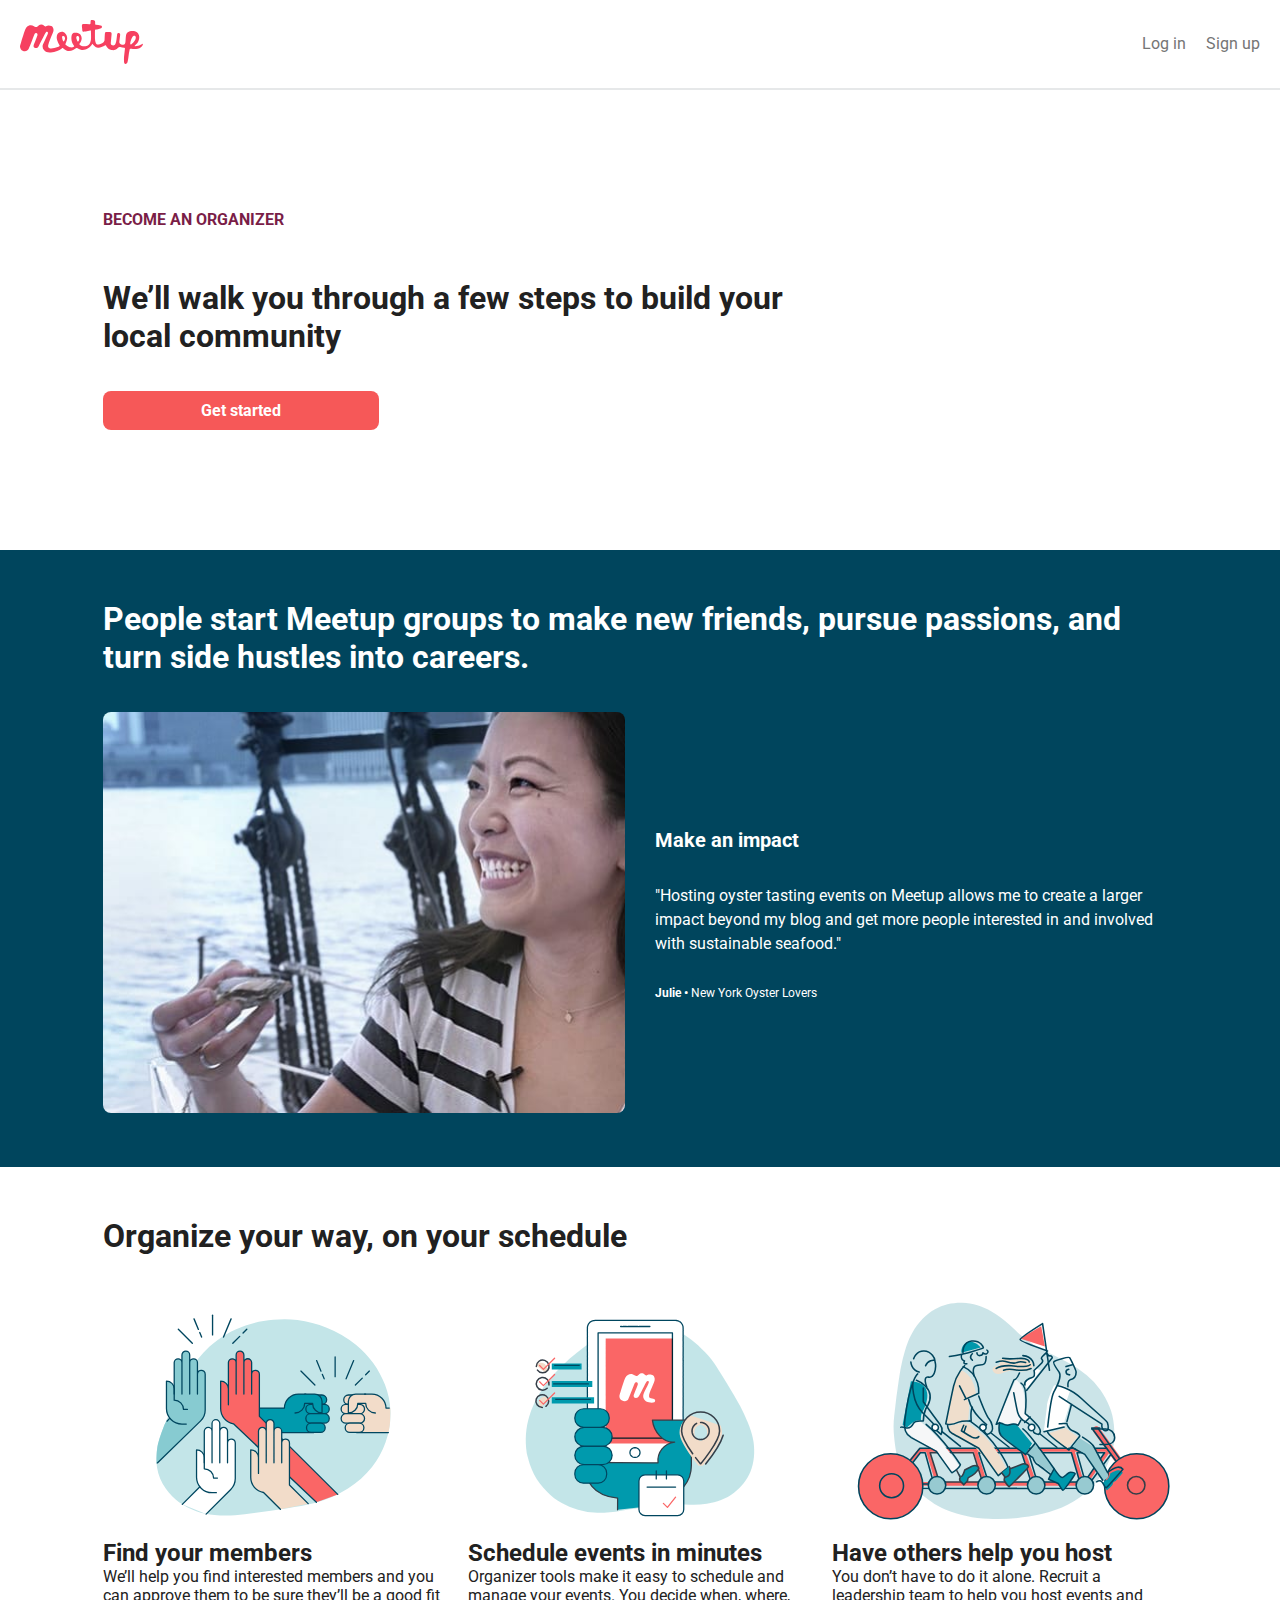
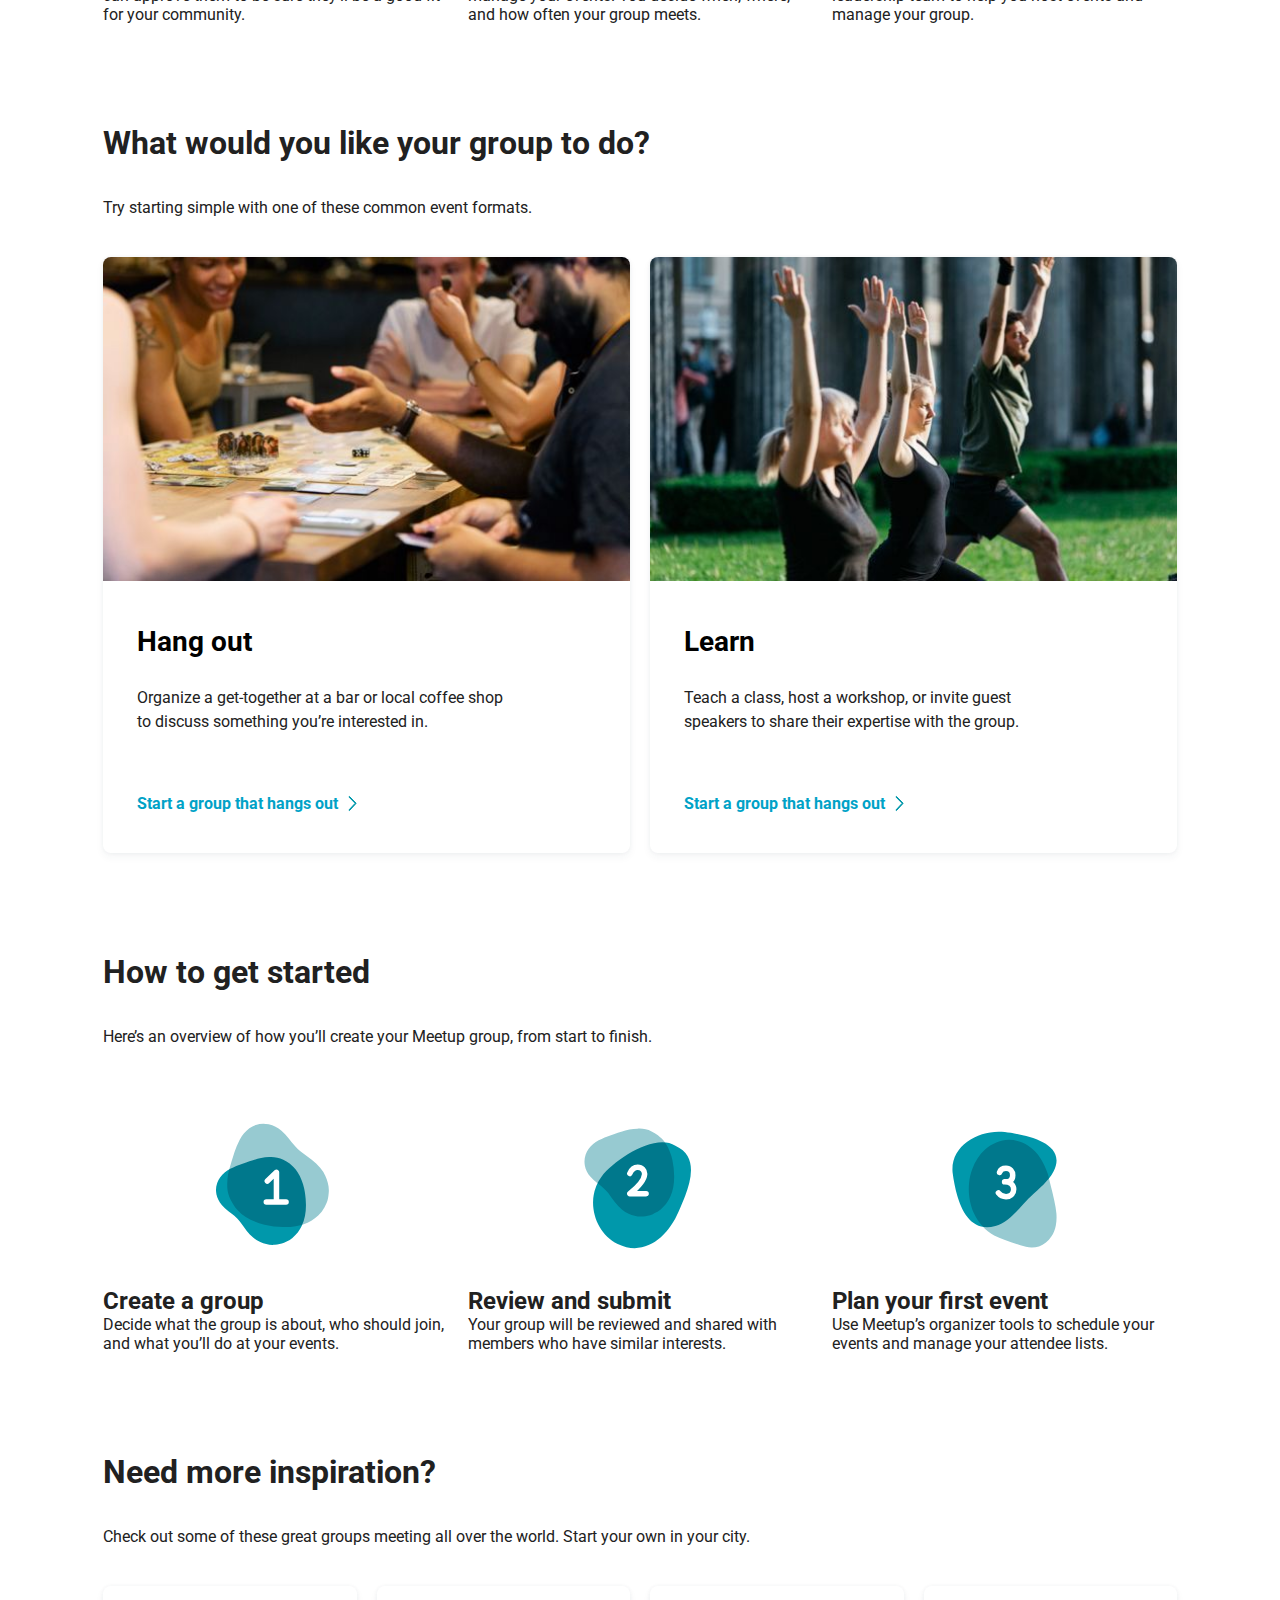
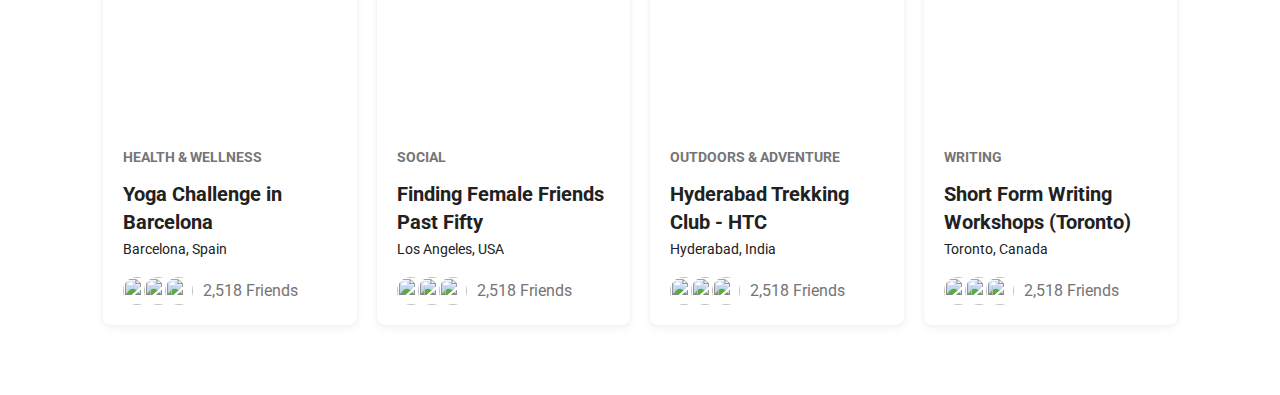
==== index.html @ 89c13ca1 "add group to index" ====
<!DOCTYPE html>
<html lang="en">
  <head>
    <meta charset="UTF-8" />
    <meta name="viewport" content="width=device-width, initial-scale=1.0" />
    <link
      href="https://fonts.googleapis.com/css2?family=Roboto&display=swap"
      rel="stylesheet"
    />
    <link rel="stylesheet" type="text/css" href="header.css" />
    <link rel="stylesheet" type="text/css" href="intro.css" />
    <link rel="stylesheet" type="text/css" href="review.css" />
    <link rel="stylesheet" type="text/css" href="feature.css" />
    <link rel="stylesheet" type="text/css" href="activity.css" />
    <link rel="stylesheet" type="text/css" href="group.css" />
    <link rel="stylesheet" type="text/css" href="style.css" />
    <title>Meetup</title>
  </head>
  <body>
    <div class="header">
      <div class="logo">
        <a href="#">
          <img src="./images/logo.svg" />
        </a>
      </div>
      <div class="menu">
        <div class="menu-item-normal"><a href="#">Log in</a></div>
        <div class="menu-item-normal"><a href="#">Sign up</a></div>
      </div>
    </div>
    <!-- intro -->
    <div class="intro">
      <div class="container">
        <div class="content">
          <div class="subtitle">Become an organizer</div>
          <div class="title">
            We’ll walk you through a few steps to build your local community
          </div>
          <a href="#" class="btn">Get started</a>
        </div>
      </div>
    </div>
    <!-- review -->
    <div class="review">
      <div class="container">
        <div class="title">
          People start Meetup groups to make new friends, pursue passions, and
          turn side hustles into careers.
        </div>
        <div class="review-item">
          <div class="review-item-column">
            <img src="./images//image1.jpg" />
          </div>
          <div class="review-item-column review-content">
            <p class="review-title">Make an impact</p>
            <p class="review-quote">
              "Hosting oyster tasting events on Meetup allows me to create a
              larger impact beyond my blog and get more people interested in and
              involved with sustainable seafood."
            </p>
            <p class="review-author"><b>Julie • </b>New York Oyster Lovers</p>
          </div>
        </div>
      </div>
    </div>
    <!-- feature -->
    <div class="feature px-50">
      <div class="container">
        <div class="title">Organize your way, on your schedule</div>
        <div class="row">
          <div class="feature-item col-sm-4">
            <img src="./images/info1.svg" width="100%" />
            <h2 class="feature-title">Find your members</h2>
            <p class="feature-info">
              We’ll help you find interested members and you can approve them to
              be sure they’ll be a good fit for your community.
            </p>
          </div>
          <div class="feature-item col-sm-4">
            <img src="./images/info2.svg" width="100%" />
            <h2 class="feature-title">
              Schedule events in minutes
            </h2>
            <p class="feature-info">
              Organizer tools make it easy to schedule and manage your events.
              You decide when, where, and how often your group meets.
            </p>
          </div>
          <div class="feature-item col-sm-4">
            <img src="./images/info3.svg" width="100%" />
            <h2 class="feature-title">Have others help you host</h2>
            <p class="feature-info">
              You don’t have to do it alone. Recruit a leadership team to help
              you host events and manage your group.
            </p>
          </div>
        </div>
      </div>
    </div>
    <!-- activity -->
    <div class="activity px-50">
      <div class="container">
        <div class="title">What would you like your group to do?</div>
        <p class="subtitle">
          Try starting simple with one of these common event formats.
        </p>
        <div class="row">
          <div class="col-sm-6">
            <a href="#" class="activity-item">
              <img class="image" src="./images/idea1.jpg" width="100%" />
              <div class="activity-info">
                <h2>Hang out</h2>
                <p class="info">
                  Organize a get-together at a bar or local coffee shop to
                  discuss something you’re interested in.
                </p>
                <div class="link">
                  <p>Start a group that hangs out</p>
                  <img src="./images/chevron-right-small.svg" />
                </div>
              </div>
            </a>
          </div>
          <div class="col-sm-6">
            <a href="#" class="activity-item">
              <img class="image" src="./images/idea2.jpg" width="100%" />
              <div class="activity-info">
                <h2>Learn</h2>
                <p class="info">
                  Teach a class, host a workshop, or invite guest speakers to
                  share their expertise with the group.
                </p>
                <div class="link">
                  <p>Start a group that hangs out</p>
                  <img src="./images/chevron-right-small.svg" />
                </div>
              </div>
            </a>
          </div>
        </div>
      </div>
    </div>
    <!-- feature - 2 -->
    <div class="feature px-50">
      <div class="container">
        <div class="title">How to get started</div>
        <p class="subtitle">
          Here’s an overview of how you’ll create your Meetup group, from start
          to finish.
        </p>
        <div class="row">
          <div class="feature-item col-sm-4">
            <img src="./images/step1.svg" width="100%" />
            <h2 class="feature-title">Create a group</h2>
            <p class="feature-info">
              Decide what the group is about, who should join, and what you’ll
              do at your events.
            </p>
          </div>
          <div class="feature-item col-sm-4">
            <img src="./images/step2.svg" width="100%" />
            <h2 class="feature-title">
              Review and submit
            </h2>
            <p class="feature-info">
              Your group will be reviewed and shared with members who have
              similar interests.
            </p>
          </div>
          <div class="feature-item col-sm-4">
            <img src="./images/step3.svg" width="100%" />
            <h2 class="feature-title">Plan your first event</h2>
            <p class="feature-info">
              Use Meetup’s organizer tools to schedule your events and manage
              your attendee lists.
            </p>
          </div>
        </div>
      </div>
    </div>
    <!-- group -->
    <div class="group px-50">
      <div class="container">
        <div class="title">Need more inspiration?</div>
        <p class="subtitle">
          Check out some of these great groups meeting all over the world. Start
          your own in your city.
        </p>
        <div class="row">
          <div class="col-sm-6 col-md-3">
            <a href="#" class="group-item">
              <div
                class="image"
                style="
                  background-image: url('https://secure.meetupstatic.com/photos/event/1/d/3/c/600_462427484.jpeg');
                "
              ></div>
              <div class="group-info">
                <p class="type">Health & Wellness</p>
                <h2 class="name">Yoga Challenge in Barcelona</h2>
                <p class="address">
                  Barcelona, Spain
                </p>
                <div class="community">
                  <div class="avatar-group">
                    <ul>
                      <li>
                        <img
                          src="https://secure.meetupstatic.com/photos/event/1/d/3/c/600_462427484.jpeg"
                          width="100%"
                        />
                      </li>
                      <li>
                        <img
                          src="https://secure.meetupstatic.com/photos/member/9/c/1/0/thumb_90459952.jpeg"
                          width="100%"
                        />
                        <span></span>
                      </li>
                      <li>
                        <img
                          src="https://secure.meetupstatic.com/photos/member/3/2/e/3/thumb_271633027.jpeg"
                          width="100%"
                        />
                      </li>
                    </ul>
                  </div>
                  <p>2,518 Friends</p>
                </div>
              </div>
            </a>
          </div>
          <div class="col-sm-6 col-md-3">
            <a href="#" class="group-item">
              <div
                class="image"
                style="
                  background-image: url('https://secure.meetupstatic.com/photos/event/a/2/e/1/600_462581697.jpeg');
                "
              ></div>

              <div class="group-info">
                <p class="type">Social</p>
                <h2 class="name">Finding Female Friends Past Fifty</h2>
                <p class="address">
                  Los Angeles, USA
                </p>
                <div class="community">
                  <div class="avatar-group">
                    <ul>
                      <li>
                        <img
                          src="https://secure.meetupstatic.com/photos/event/1/d/3/c/600_462427484.jpeg"
                          width="100%"
                        />
                      </li>
                      <li>
                        <img
                          src="https://secure.meetupstatic.com/photos/member/9/c/1/0/thumb_90459952.jpeg"
                          width="100%"
                        />
                        <span></span>
                      </li>
                      <li>
                        <img
                          src="https://secure.meetupstatic.com/photos/member/3/2/e/3/thumb_271633027.jpeg"
                          width="100%"
                        />
                      </li>
                    </ul>
                  </div>
                  <p>2,518 Friends</p>
                </div>
              </div>
            </a>
          </div>
          <div class="col-sm-6 col-md-3">
            <a href="#" class="group-item">
              <div
                class="image"
                style="
                  background-image: url('https://secure.meetupstatic.com/photos/event/7/8/1/c/600_481530748.jpeg');
                "
              ></div>

              <div class="group-info">
                <p class="type">Outdoors & Adventure</p>
                <h2 class="name">Hyderabad Trekking Club - HTC</h2>
                <p class="address">
                  Hyderabad, India
                </p>
                <div class="community">
                  <div class="avatar-group">
                    <ul>
                      <li>
                        <img
                          src="https://secure.meetupstatic.com/photos/event/1/d/3/c/600_462427484.jpeg"
                          width="100%"
                        />
                      </li>
                      <li>
                        <img
                          src="https://secure.meetupstatic.com/photos/member/9/c/1/0/thumb_90459952.jpeg"
                          width="100%"
                        />
                        <span></span>
                      </li>
                      <li>
                        <img
                          src="https://secure.meetupstatic.com/photos/member/3/2/e/3/thumb_271633027.jpeg"
                          width="100%"
                        />
                      </li>
                    </ul>
                  </div>
                  <p>2,518 Friends</p>
                </div>
              </div>
            </a>
          </div>
          <div class="col-sm-6 col-md-3">
            <a href="#" class="group-item">
              <div
                class="image"
                style="
                  background-image: url('https://secure.meetupstatic.com/photos/event/c/0/5/1/600_480469233.jpeg');
                "
              ></div>

              <div class="group-info">
                <p class="type">Writing</p>
                <h2 class="name">Short Form Writing Workshops (Toronto)</h2>
                <p class="address">
                  Toronto, Canada
                </p>
                <div class="community">
                  <div class="avatar-group">
                    <ul>
                      <li>
                        <img
                          src="https://secure.meetupstatic.com/photos/event/1/d/3/c/600_462427484.jpeg"
                          width="100%"
                        />
                      </li>
                      <li>
                        <img
                          src="https://secure.meetupstatic.com/photos/member/9/c/1/0/thumb_90459952.jpeg"
                          width="100%"
                        />
                        <span></span>
                      </li>
                      <li>
                        <img
                          src="https://secure.meetupstatic.com/photos/member/3/2/e/3/thumb_271633027.jpeg"
                          width="100%"
                        />
                      </li>
                    </ul>
                  </div>
                  <p>2,518 Friends</p>
                </div>
              </div>
            </a>
          </div>
        </div>
      </div>
    </div>
  </body>
</html>
---- header.css ----
a {
  text-decoration: none;
  color: inherit;
}

.header {
  display: flex;
  justify-content: space-between;
  align-items: center;
  padding: 20px;
  border-bottom: solid 2px rgba(46, 62, 72, 0.12);
}

/* .header .logo {
  padding: 8px;
}

.header .logo a {
  display: flex;
  align-items: center;
  height: 48px;
  margin: 0 24px;
}

.header .logo img {
  height: 34px;
}

.header .menu {
  display: flex;
  align-items: center;
  height: 48px;
  padding: 8px;
}

.header .menu-item {
  padding: 8px 12px;
  font-weight: bold;
  line-height: 1.43;
  color: #212121;
} */

.header .logo {
  flex-grow: 1;
}

.header .logo a {
  display: inline-block;
}

.header .logo img {
  height: 44px;
}

.header .menu {
  display: flex;
  line-height: 1.45;
}

/* .header .menu-item-bold {
  font-weight: bold;
  color: #00a2c7;
  padding: 0 16px 0 20px;
  border-right: solid 1px #ccc;
} */

.header .menu-item-normal {
  color: #757575;
  padding-left: 20px;
}

.header .menu-item-normal:hover {
  color: #0098ab;
}
---- intro.css ----
a {
  display: inline-block;
  text-decoration: none;
}

.intro {
  padding: 120px 0;
}

.container {
  max-width: 1074px;
  margin: auto;
}

.intro .content {
  width: 70%;
}

.intro .content .subtitle {
  padding: 0 0 10px;
  color: #7a1d47;
  font-weight: bold;
  font-size: 16px;
  text-transform: uppercase;
}

.intro .content .title {
  padding: 0 0 36px;
  color: #212121;
  font-size: 32px;
  font-weight: bold;
}

.btn {
  padding: 10px 0;
  border-radius: 8px;
  background: #f65858;
  text-align: center;
  color: #fff;
  font-weight: bold;
}

.btn:hover {
  background: rgba(246, 88, 88, 0.9);
}

.intro .btn {
  width: 276px;
}
---- review.css ----
p {
  margin: 0;
}

.review {
  padding: 50px 0;
  background-color: #00455d;
}

.container {
  max-width: 1074px;
  margin: auto;
}

.review .title {
  padding: 0 0 36px;
  color: #fff;
  font-size: 32px;
  font-weight: bold;
}

.review-item {
  display: flex;
  flex-wrap: wrap;
  justify-content: space-between;
}

.review-item .review-item-column {
  flex-basis: calc(50% - 15px);
}

.review-item .review-item-column img {
  border-radius: 8px;
  width: 100%;
}

.review-item .review-item-column.review-content {
  display: flex;
  flex-direction: column;
  justify-content: center;
}

@media (max-width: 576px) {
  .review-item .review-item-column {
    flex-basis: 100%;
  }
}

.review-item .review-item-column .review-title {
  color: #fff;
  font-size: 20px;
  font-weight: bold;
  margin-bottom: 32px;
}

.review-item .review-item-column .review-quote {
  color: #fff;
  font-size: 16px;
  line-height: 1.5;
  margin-bottom: 30px;
}

.review-item .review-item-column .review-author {
  color: #fff;
  font-size: 12px;
}
---- activity.css ----
a {
  text-decoration: none;
}

p {
  margin: 0;
}

.activity-item {
  display: inline-block;
  /* max-width: 540px; */
  border-radius: 8px;
  box-shadow: 0 0 4px 0 rgba(46, 62, 72, 0.05),
    0 4px 8px 0 rgba(46, 62, 72, 0.05);
  transition: box-shadow 0.25s cubic-bezier(0.4, 0, 0.2, 1) 0s,
    transform 0.25s cubic-bezier(0.4, 0, 0.2, 1) 0s;
}

.activity-item:hover {
  box-shadow: 0 0 8px 0 rgba(46, 62, 72, 0.05),
    0 8px 12px 0 rgba(46, 62, 72, 0.05);
  transform: translateY(-2px);
}

.activity-item .image {
  border-radius: 8px 8px 0 0;
}

.activity-item .activity-info {
  padding: 40px 118px 40px 34px;
}

.activity-item .activity-info h2 {
  font-size: 28px;
  color: #000;
  margin-top: 0;
  margin-bottom: 28px;
}

.activity-item .activity-info .info {
  color: #212121;
  font-size: 16px;
  line-height: 1.5;
  margin-bottom: 60px;
}

.activity-item .activity-info .link {
  display: flex;
}

.activity-item .activity-info .link p {
  color: #00a2c7;
  font-weight: bold;
  padding-right: 10px;
}
---- group.css ----
a {
  text-decoration: none;
}

p,
h2 {
  margin: 0;
}

.group-item {
  display: block;
  /* width: 250px; */
  border-radius: 8px;
  box-shadow: 0 0 4px 0 rgba(46, 62, 72, 0.05),
    0 4px 8px 0 rgba(46, 62, 72, 0.05);
  transition: box-shadow 0.25s cubic-bezier(0.4, 0, 0.2, 1) 0s,
    transform 0.25s cubic-bezier(0.4, 0, 0.2, 1) 0s;
  margin-bottom: 20px;
}

.group-item:hover {
  box-shadow: 0 0 8px 0 rgba(46, 62, 72, 0.05),
    0 8px 12px 0 rgba(46, 62, 72, 0.05);
  transform: translateY(-2px);
}

.group-item .image {
  border-radius: 8px;
  background-position: 50%;
  background-size: cover;
  display: block;
  position: relative;
}

.group-item .image:before {
  content: "";
  display: block;
  padding-top: 56.25%;
}

.group-item .group-info {
  padding: 20px;
}

.group-item .type {
  color: #757575;
  font-size: 14px;
  font-weight: bold;
  text-transform: uppercase;
  margin-bottom: 15px;
}

.group-item .name {
  color: #212121;
  font-size: 20px;
  line-height: 1.4;
  margin-bottom: 5px;
}

.group-item .address {
  color: #212121;
  font-size: 14px;
  margin-bottom: 20px;
}

.group-item .community {
  display: flex;
  align-items: center;
}

.group-item .community ul {
  display: flex;
  list-style-type: none;
  padding: 0 10px 0 0;
  margin: 0;
}

.group-item .community li {
  width: 28px;
  height: 28px;
}
.group-item .community li:nth-child(1) {
  z-index: 3;
}

.group-item .community li:nth-child(2) {
  z-index: 2;
  margin-left: -7px;
}

.group-item .community li:nth-child(3) {
  z-index: 1;
  margin-left: -7px;
}

.group-item .community .avatar-group img {
  height: 28px;
  border-radius: 50%;
}

.group-item .community p {
  color: #757575;
}
---- style.css ----
body {
  margin: 0;
  font-family: "Roboto", sans-serif;
  font-size: 16px;
  color: #212121;
}

* {
  box-sizing: border-box;
}

.title {
  padding: 0 0 36px;
  color: #212121;
  font-size: 32px;
  font-weight: bold;
}

.subtitle {
  margin-bottom: 40px;
}

.container {
  max-width: 1074px;
  margin: auto;
}

@media (max-width: 1200px) {
  .container {
    margin: 0 20px;
  }
}

.row {
  display: flex;
  margin: 0 -10px;
  flex-wrap: wrap;
}

.col-sm-6,
.col-sm-3,
.col-sm-4,
.col-md-4,
.col-md-3,
.col-lg-3 {
  padding: 0 10px;
}

@media (min-width: 768px) {
  .col-sm-6 {
    width: 50%;
  }
  .col-sm-4 {
    width: 33.333333333333%;
  }
  .col-sm-3 {
    width: 25%;
  }
}

@media (min-width: 992px) {
  .col-md-4 {
    width: 33.333333333333%;
  }
  .col-md-3 {
    width: 25%;
  }
}

.px-50 {
  padding: 50px 0;
}
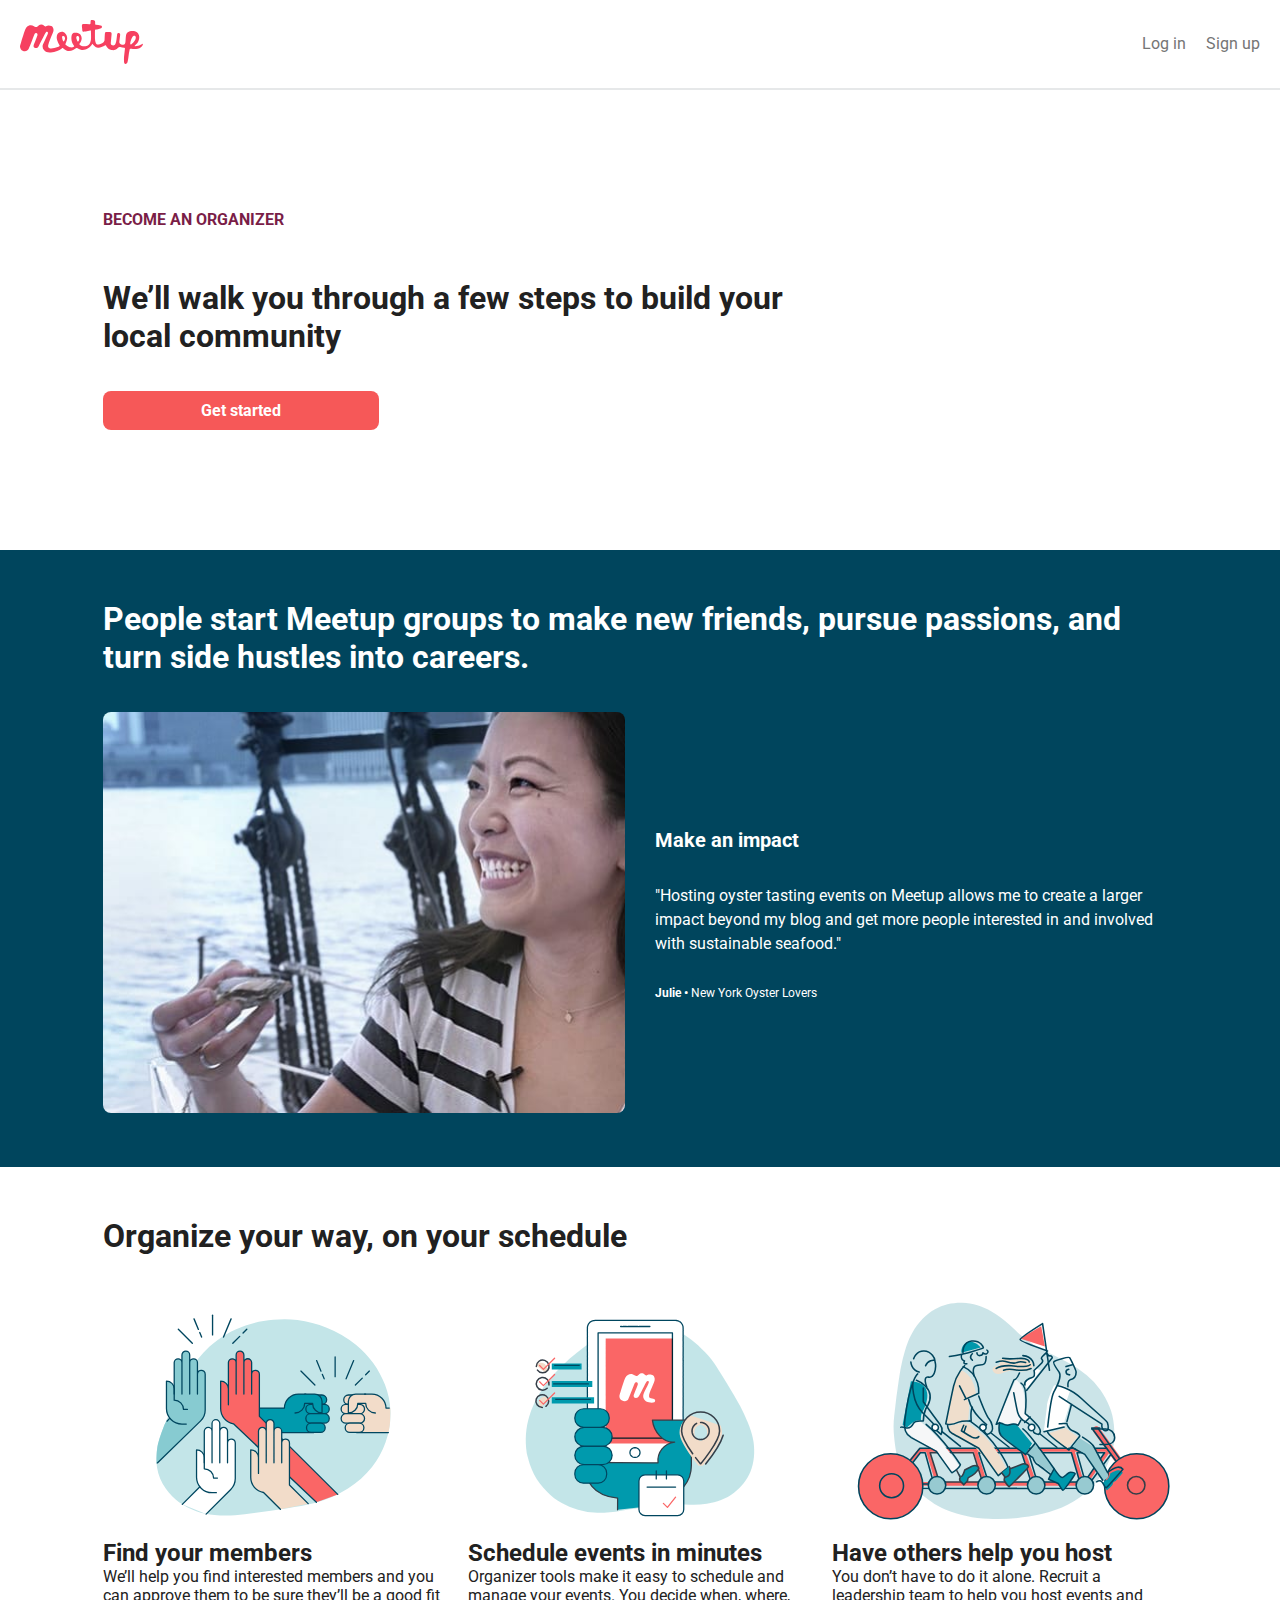
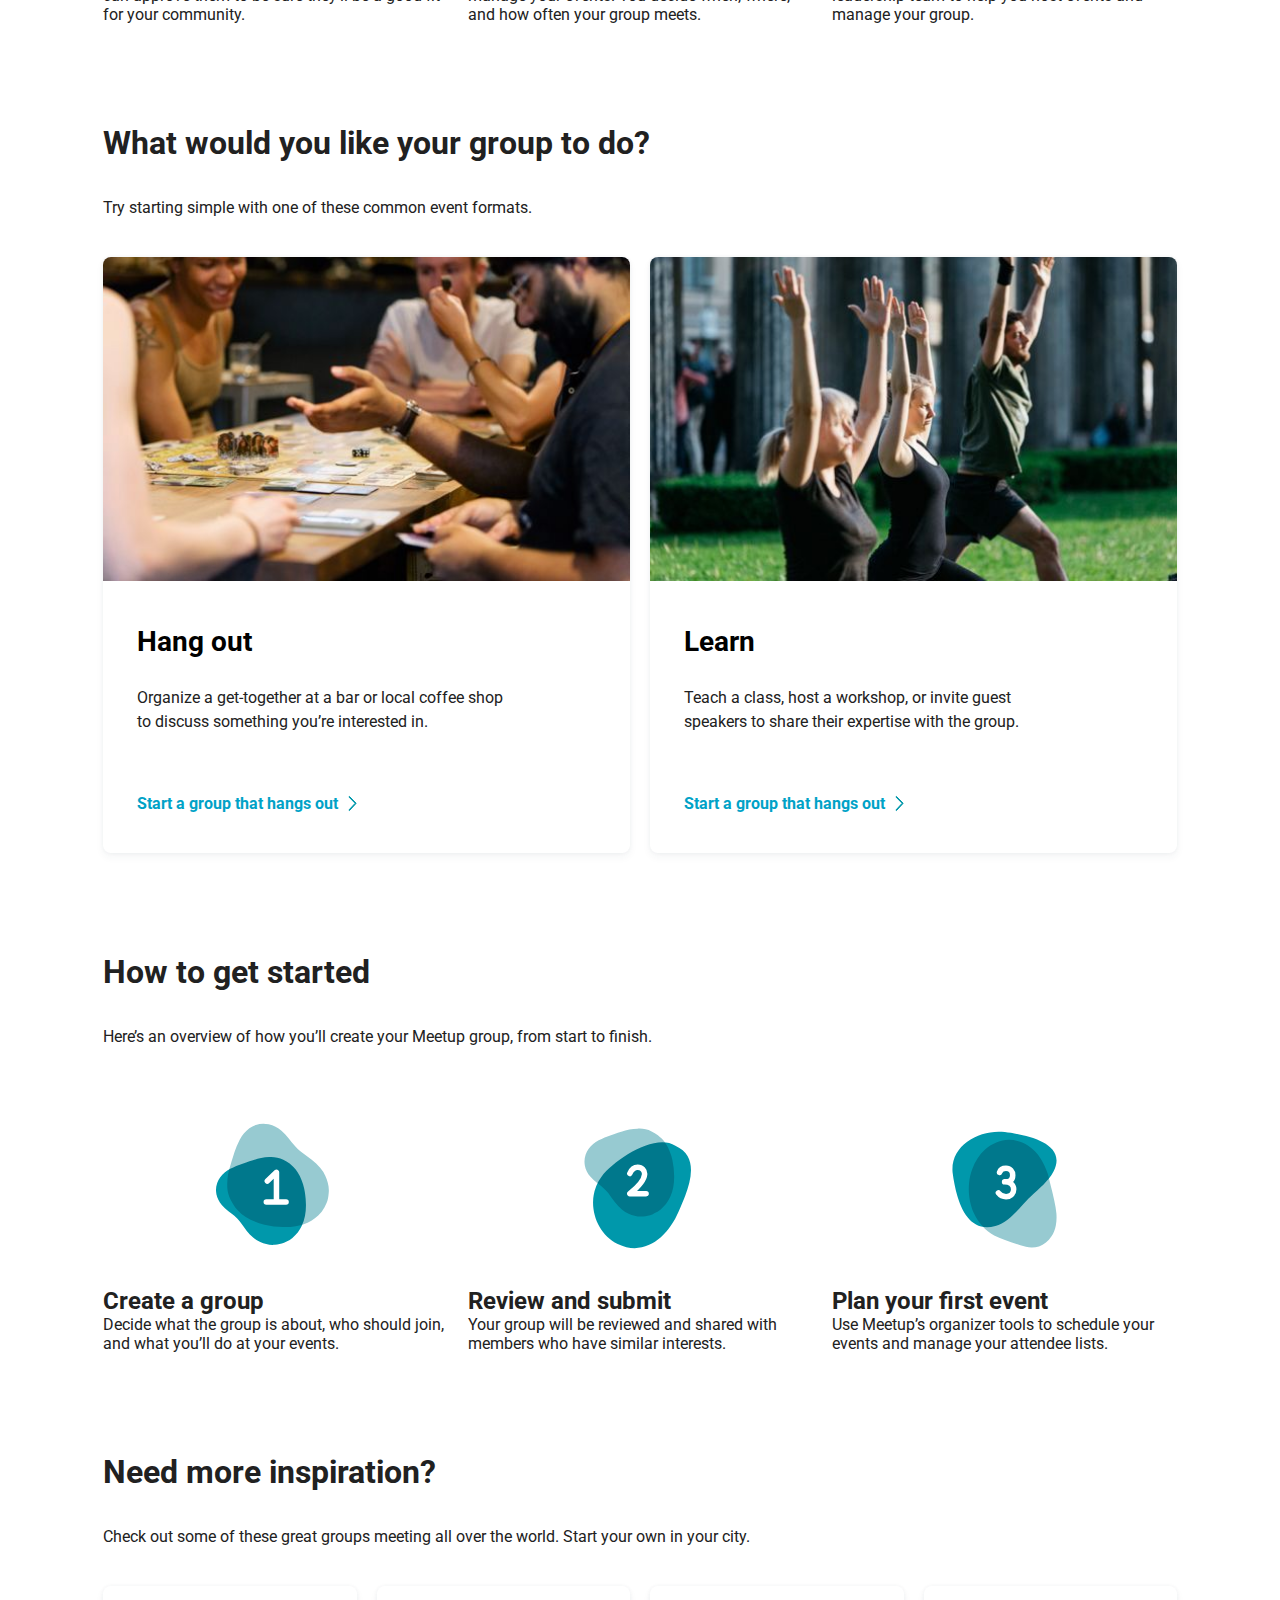
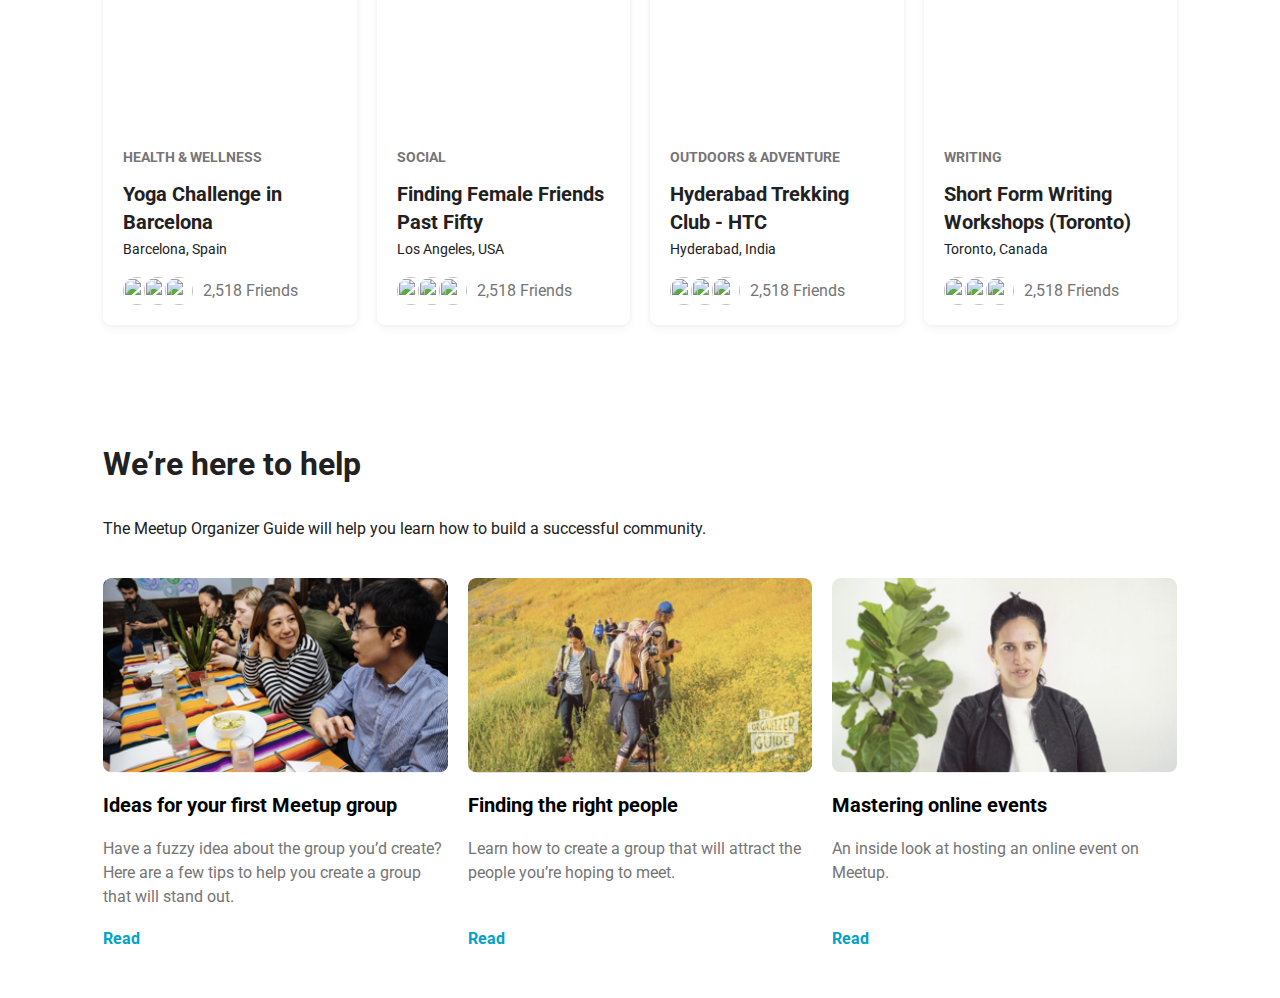
==== commit e580e21e: "add help component to index" ====
--- a/index.html
+++ b/index.html
@@ -13,6 +13,7 @@
     <link rel="stylesheet" type="text/css" href="feature.css" />
     <link rel="stylesheet" type="text/css" href="activity.css" />
     <link rel="stylesheet" type="text/css" href="group.css" />
+    <link rel="stylesheet" type="text/css" href="help.css" />
     <link rel="stylesheet" type="text/css" href="style.css" />
     <title>Meetup</title>
   </head>
@@ -365,5 +366,61 @@
         </div>
       </div>
     </div>
+    <!-- help -->
+    <div class="help px-50">
+      <div class="container">
+        <div class="title">We’re here to help</div>
+        <p class="subtitle">
+          The Meetup Organizer Guide will help you learn how to build a
+          successful community.
+        </p>
+        <div class="row">
+          <div class="col-sm-4">
+            <div href="#" class="help-item">
+              <a href="#" class="image"
+                ><img class="image" src="./images/gathering.png" width="100%"
+              /></a>
+              <div class="help-info">
+                <a href="#"><h2>Ideas for your first Meetup group</h2></a>
+                <p class="info">
+                  Have a fuzzy idea about the group you’d create? Here are a few
+                  tips to help you create a group that will stand out.
+                </p>
+                <a href="#"> <p class="link">Read</p></a>
+              </div>
+            </div>
+          </div>
+          <div class="col-sm-4">
+            <div href="#" class="help-item">
+              <a href="#" class="image"
+                ><img class="image" src="./images/hiking.png" width="100%"
+              /></a>
+              <div class="help-info">
+                <a href="#"><h2>Finding the right people</h2></a>
+                <p class="info">
+                  Learn how to create a group that will attract the people
+                  you’re hoping to meet.
+                </p>
+                <a href="#"> <p class="link">Read</p></a>
+              </div>
+            </div>
+          </div>
+          <div class="col-sm-4">
+            <div href="#" class="help-item">
+              <a href="#" class="image"
+                ><img class="image" src="./images/priya.png" width="100%"
+              /></a>
+              <div class="help-info">
+                <a href="#"><h2>Mastering online events</h2></a>
+                <p class="info">
+                  An inside look at hosting an online event on Meetup.
+                </p>
+                <a href="#"> <p class="link">Read</p></a>
+              </div>
+            </div>
+          </div>
+        </div>
+      </div>
+    </div>
   </body>
 </html>
--- a/help.css
+++ b/help.css
@@ -0,0 +1,47 @@
+a {
+  text-decoration: none;
+}
+
+p {
+  margin: 0;
+}
+
+.help-item {
+  border-radius: 8px;
+}
+
+.help-item .image {
+  display: block;
+  border-radius: 8px 8px 0 0;
+}
+
+.help-item .image::before {
+  content: "";
+  display: block;
+  height: 56.25%;
+}
+
+.help-item .help-info {
+  padding-top: 20px;
+}
+
+.help-item .help-info h2 {
+  font-size: 20px;
+  color: #000;
+  margin-top: 0;
+  margin-bottom: 20px;
+}
+
+.help-item .help-info .info {
+  color: #757575;
+  font-size: 16px;
+  line-height: 1.5;
+  margin-bottom: 20px;
+  height: 72px;
+  overflow-y: hidden;
+}
+
+.help-item .help-info .link {
+  color: #00a2c7;
+  font-weight: bold;
+}
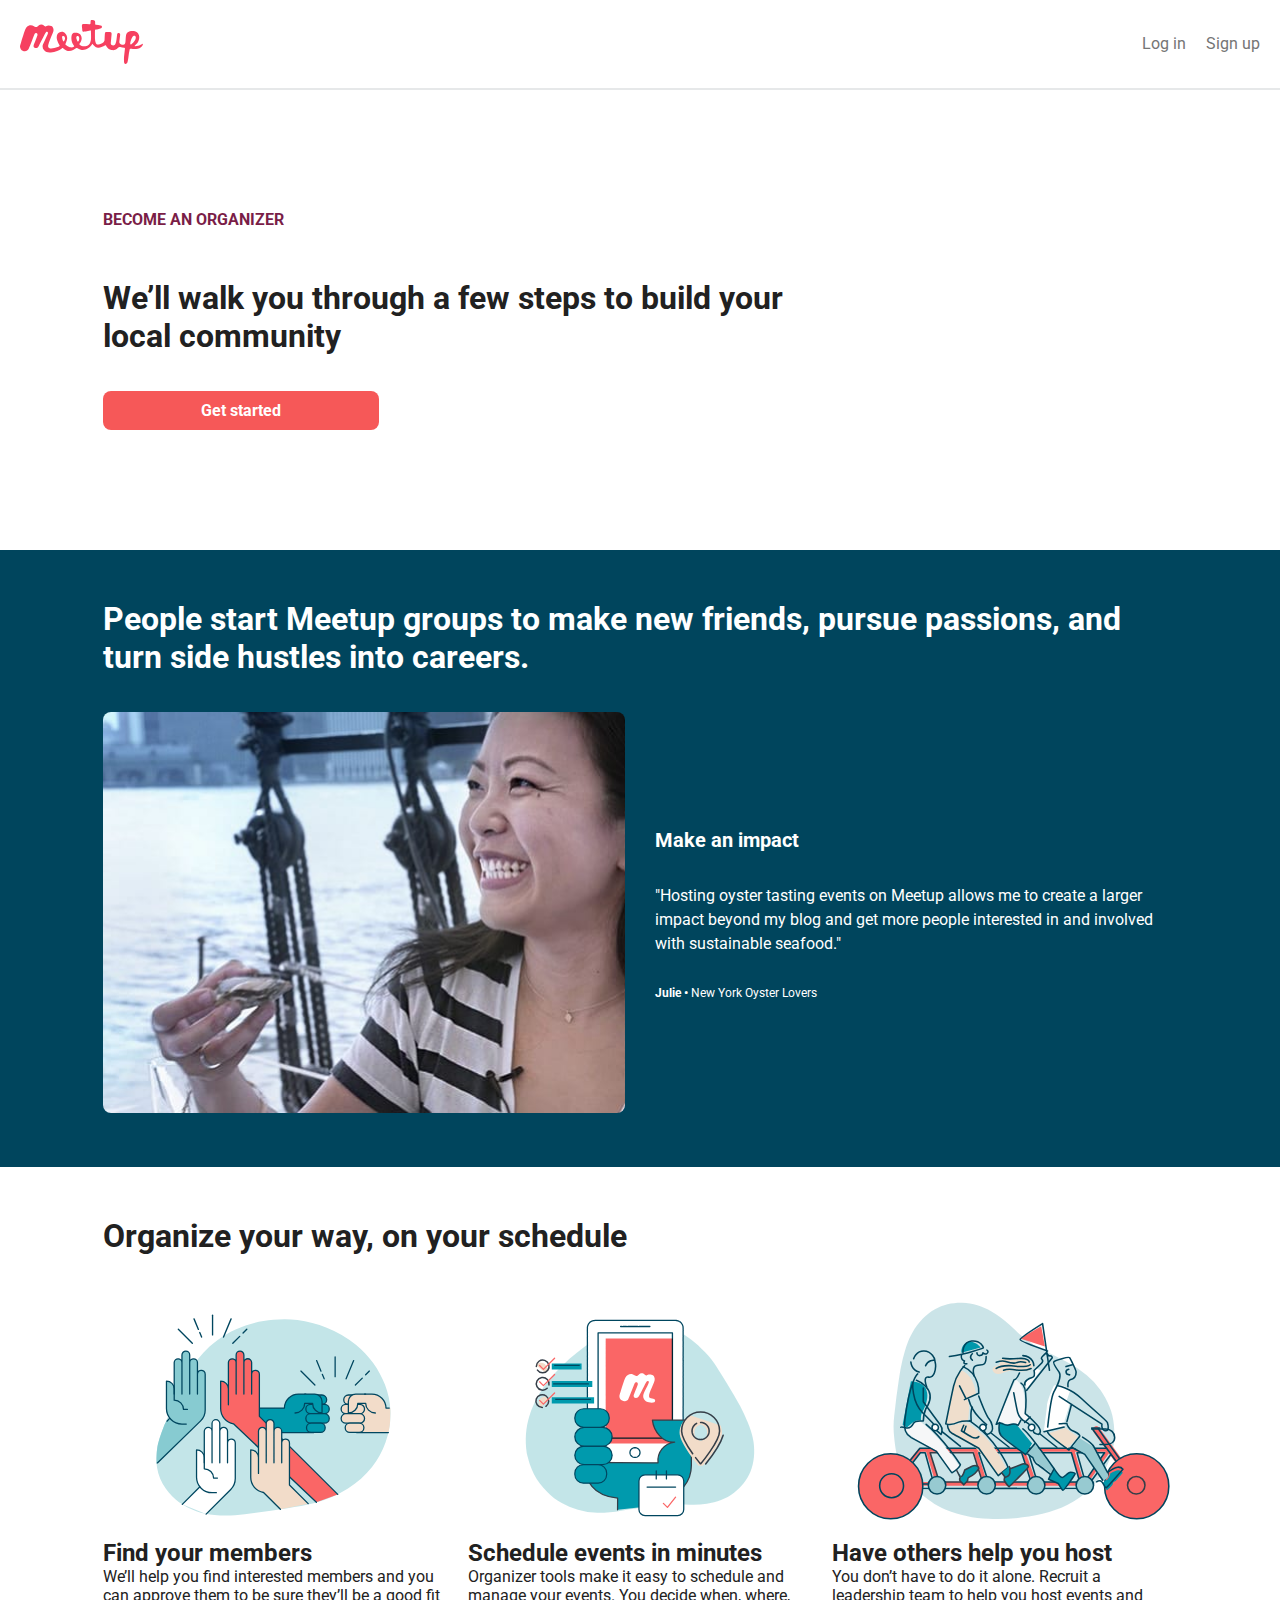
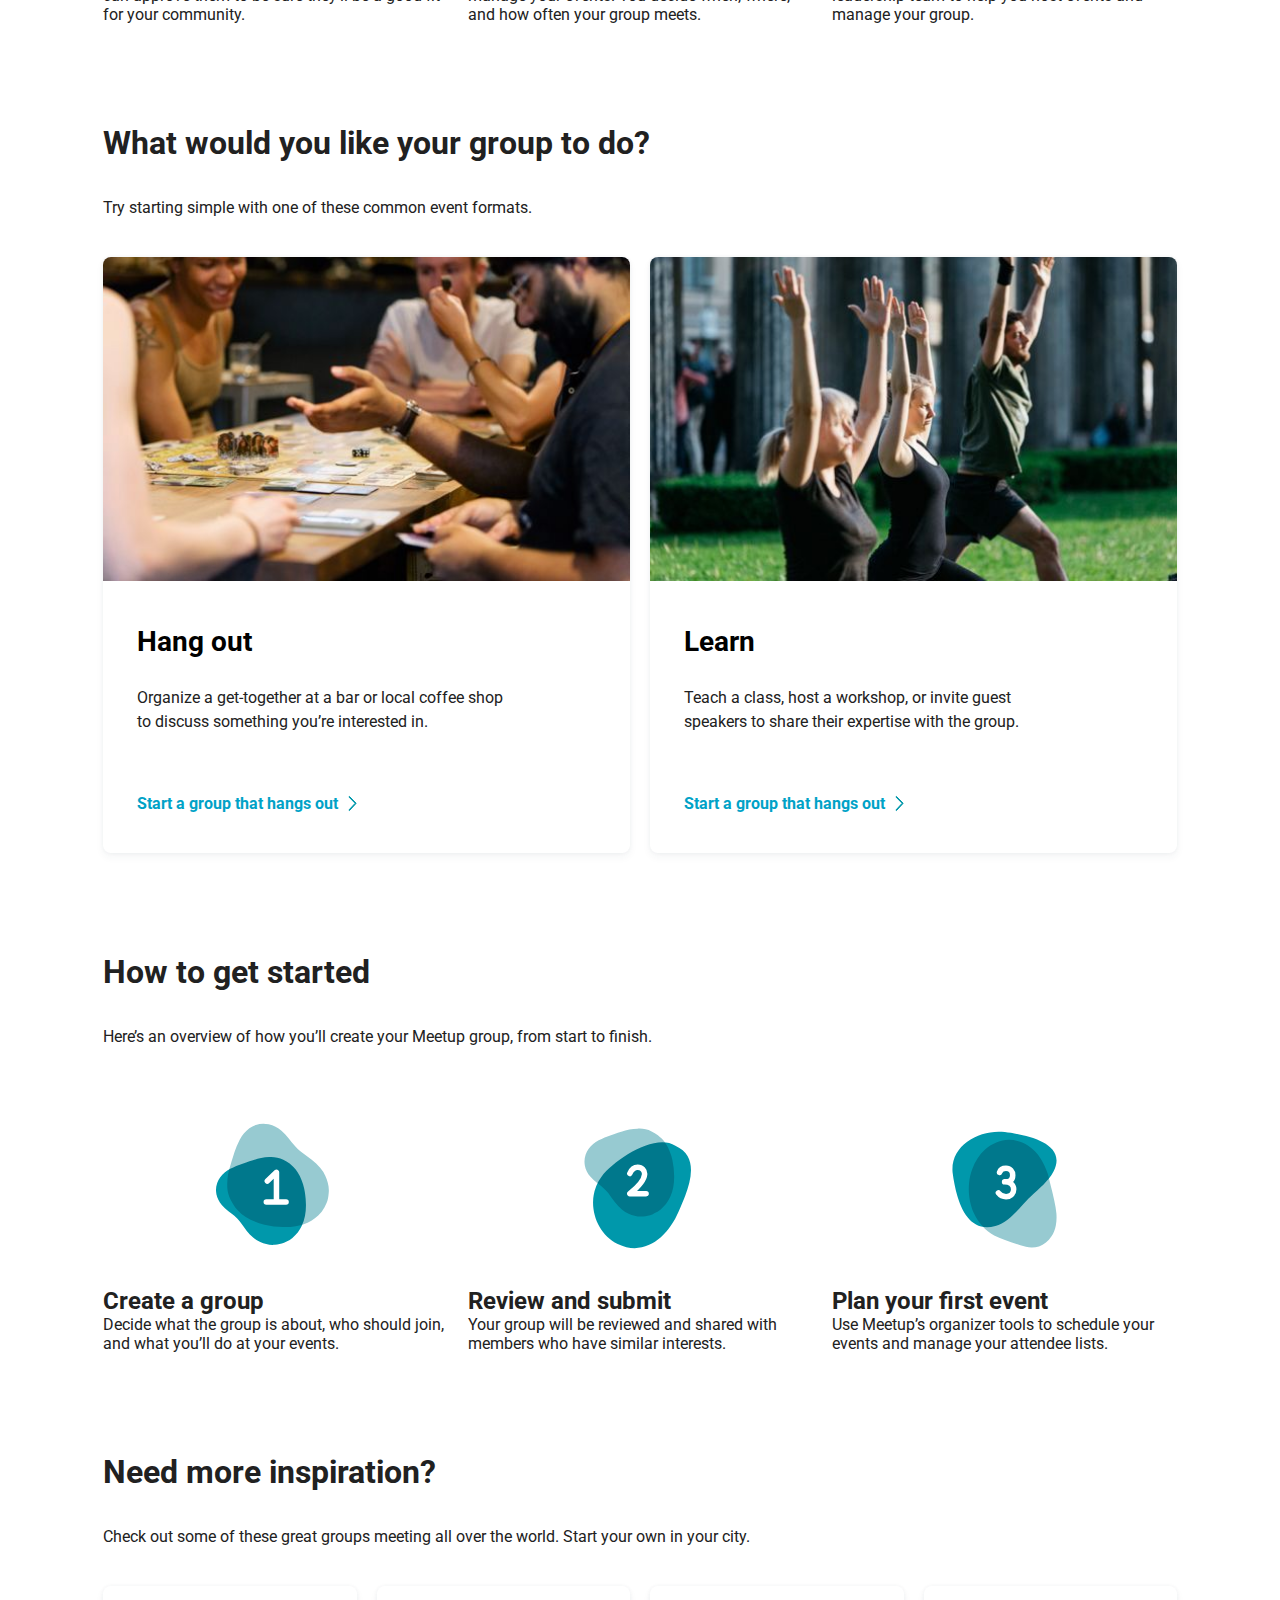
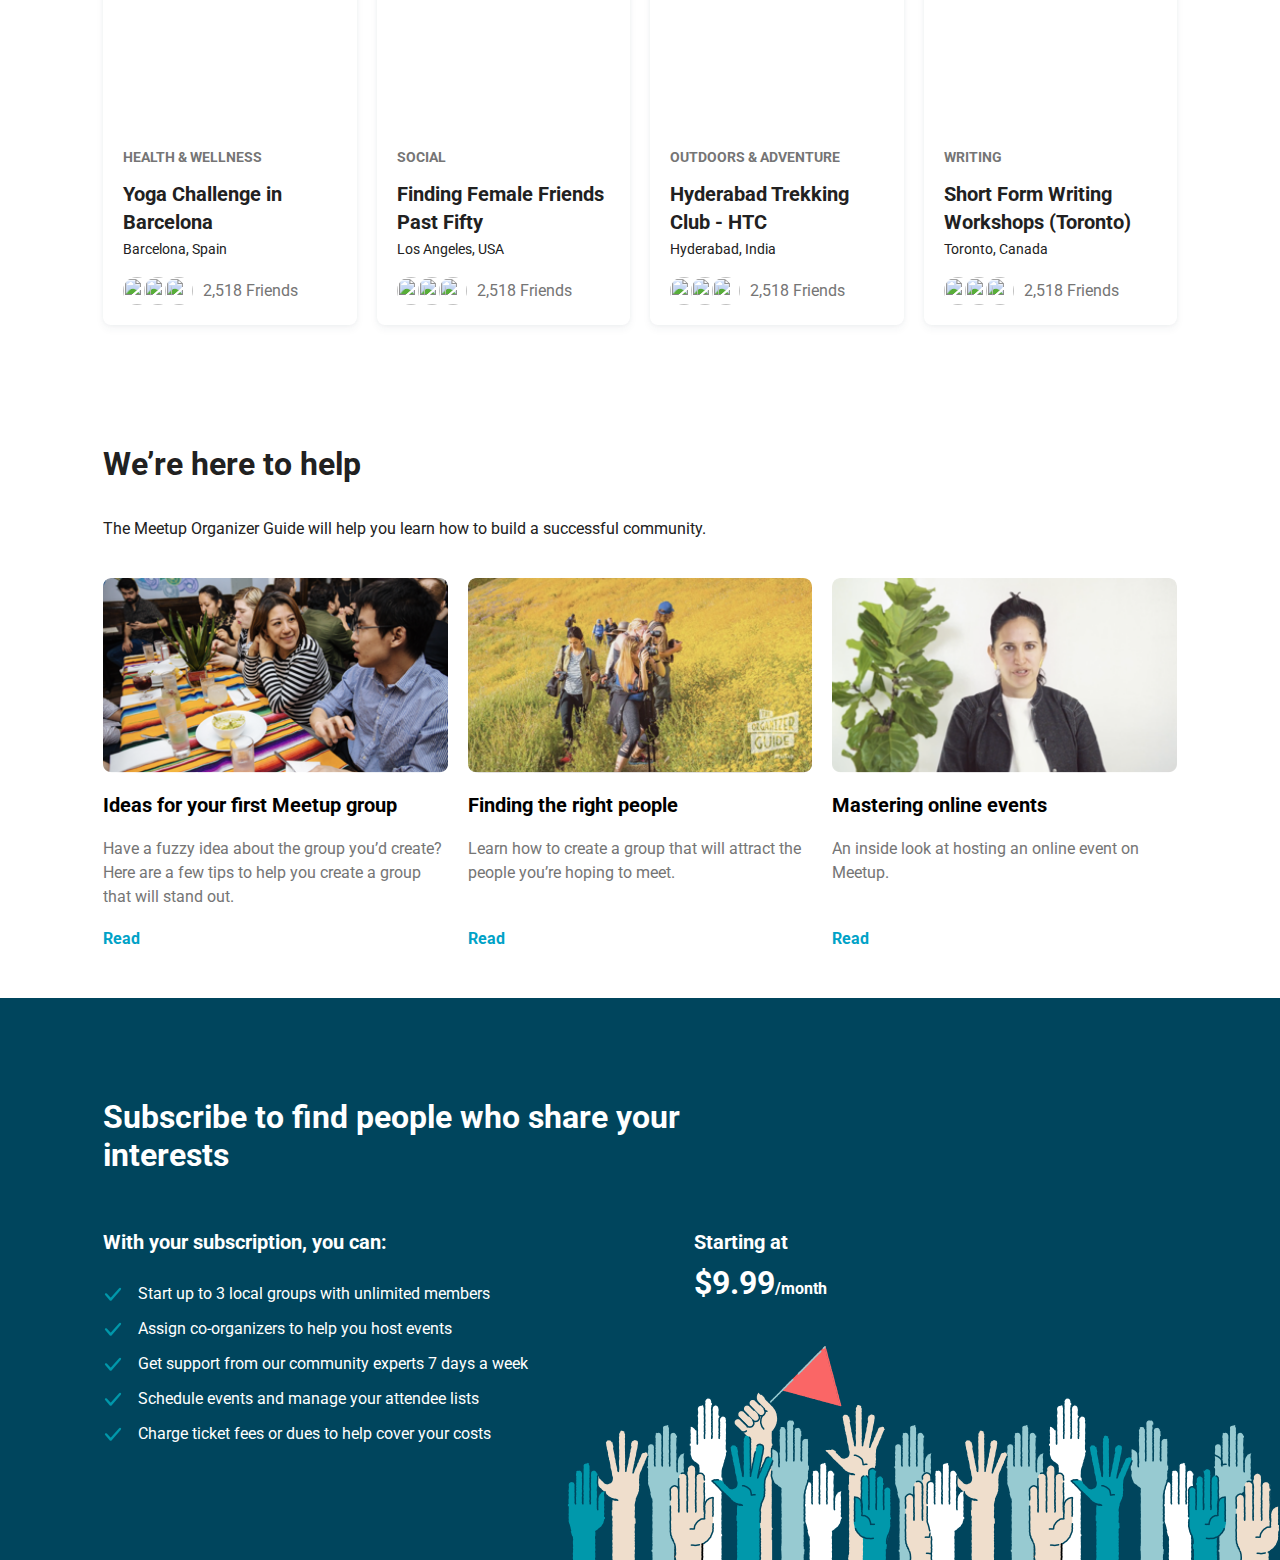
==== commit 11cf85ec: "add subscribe component to index" ====
--- a/index.html
+++ b/index.html
@@ -14,6 +14,7 @@
     <link rel="stylesheet" type="text/css" href="activity.css" />
     <link rel="stylesheet" type="text/css" href="group.css" />
     <link rel="stylesheet" type="text/css" href="help.css" />
+    <link rel="stylesheet" type="text/css" href="subscribe.css" />
     <link rel="stylesheet" type="text/css" href="style.css" />
     <title>Meetup</title>
   </head>
@@ -422,5 +423,78 @@
         </div>
       </div>
     </div>
+    <!-- subscribe -->
+    <div class="subscribe">
+      <img class="image" src="./images/raised-hands.png" />
+      <div class="container">
+        <div class="title">
+          Subscribe to find people who share your interests
+        </div>
+
+        <div class="subscription">
+          <div class="subscription-left">
+            <div class="subtitle">With your subscription, you can:</div>
+            <ul>
+              <li>
+                <svg viewBox="0 0 16 16" id="icon-check--small">
+                  <title>check--small</title>
+                  <path
+                    d="M6.143 12.929a.413.413 0 0 1-.309-.145L2.12 8.541a.505.505 0 0 1 .011-.666.402.402 0 0 1 .606.012l3.406 3.89 7.12-8.133a.403.403 0 0 1 .606-.013c.17.18.175.479.01.667l-7.428 8.486a.413.413 0 0 1-.308.145"
+                    fill-rule="evenodd"
+                  ></path>
+                </svg>
+                Start up to 3 local groups with unlimited members
+              </li>
+              <li>
+                <svg viewBox="0 0 16 16" id="icon-check--small">
+                  <title>check--small</title>
+                  <path
+                    d="M6.143 12.929a.413.413 0 0 1-.309-.145L2.12 8.541a.505.505 0 0 1 .011-.666.402.402 0 0 1 .606.012l3.406 3.89 7.12-8.133a.403.403 0 0 1 .606-.013c.17.18.175.479.01.667l-7.428 8.486a.413.413 0 0 1-.308.145"
+                    fill-rule="evenodd"
+                  ></path>
+                </svg>
+                Assign co-organizers to help you host events
+              </li>
+              <li>
+                <svg viewBox="0 0 16 16" id="icon-check--small">
+                  <title>check--small</title>
+                  <path
+                    d="M6.143 12.929a.413.413 0 0 1-.309-.145L2.12 8.541a.505.505 0 0 1 .011-.666.402.402 0 0 1 .606.012l3.406 3.89 7.12-8.133a.403.403 0 0 1 .606-.013c.17.18.175.479.01.667l-7.428 8.486a.413.413 0 0 1-.308.145"
+                    fill-rule="evenodd"
+                  ></path>
+                </svg>
+                Get support from our community experts 7 days a week
+              </li>
+              <li>
+                <svg viewBox="0 0 16 16" id="icon-check--small">
+                  <title>check--small</title>
+                  <path
+                    d="M6.143 12.929a.413.413 0 0 1-.309-.145L2.12 8.541a.505.505 0 0 1 .011-.666.402.402 0 0 1 .606.012l3.406 3.89 7.12-8.133a.403.403 0 0 1 .606-.013c.17.18.175.479.01.667l-7.428 8.486a.413.413 0 0 1-.308.145"
+                    fill-rule="evenodd"
+                  ></path>
+                </svg>
+                Schedule events and manage your attendee lists
+              </li>
+              <li>
+                <svg viewBox="0 0 16 16" id="icon-check--small">
+                  <title>check--small</title>
+                  <path
+                    d="M6.143 12.929a.413.413 0 0 1-.309-.145L2.12 8.541a.505.505 0 0 1 .011-.666.402.402 0 0 1 .606.012l3.406 3.89 7.12-8.133a.403.403 0 0 1 .606-.013c.17.18.175.479.01.667l-7.428 8.486a.413.413 0 0 1-.308.145"
+                    fill-rule="evenodd"
+                  ></path>
+                </svg>
+                Charge ticket fees or dues to help cover your costs
+              </li>
+            </ul>
+          </div>
+          <div class="subscription-right">
+            <div class="subtitle">Starting at</div>
+            <div class="price">
+              <span class="price-number">$9.99</span>/month
+            </div>
+          </div>
+        </div>
+      </div>
+    </div>
   </body>
 </html>
--- a/subscribe.css
+++ b/subscribe.css
@@ -0,0 +1,91 @@
+.subscribe {
+  padding: 100px 0;
+  background-color: #00455d;
+  color: #fff;
+  position: relative;
+}
+
+.container {
+  max-width: 1074px;
+  margin: auto;
+}
+
+.subscribe .image {
+  position: absolute;
+  bottom: 0px;
+  right: 0px;
+}
+
+.subscribe .title {
+  color: #fff;
+  font-size: 32px;
+  font-weight: bold;
+  max-width: 600px;
+  margin-bottom: 20px;
+}
+
+.subscribe .subscription {
+  display: flex;
+  flex-wrap: wrap;
+}
+
+.subscription .subscription-left {
+  flex-basis: 55%;
+}
+
+.subscription .subscription-right {
+  padding-right: 20px;
+}
+
+@media (max-width: 767.99px) {
+  .subscription .subscription-left {
+    flex-basis: 100%;
+  }
+
+  .subscription .subscription-right {
+    padding: 30px 0 100px;
+  }
+
+  .subscribe .image {
+    width: 100%;
+  }
+}
+
+.subscribe .subscription .subtitle {
+  font-weight: bold;
+  font-size: 20px;
+}
+
+.subscribe .subscription .subscription-left .subtitle {
+  margin-bottom: 30px;
+}
+
+.subscribe .subscription .subscription-right .subtitle {
+  margin-bottom: 10px;
+}
+
+.subscribe .subscription .subscription-left ul {
+  padding: 0;
+  list-style-type: none;
+}
+
+.subscribe .subscription .subscription-left svg {
+  width: 20px;
+  height: 20px;
+  stroke: #0098ab;
+  margin-right: 15px;
+}
+
+.subscribe .subscription .subscription-left li {
+  margin-bottom: 15px;
+  display: flex;
+  align-items: center;
+}
+
+.subscribe .subscription .subscription-right .price {
+  font-weight: bold;
+}
+
+.subscribe .subscription .subscription-right .price-number {
+  font-size: 32px;
+}
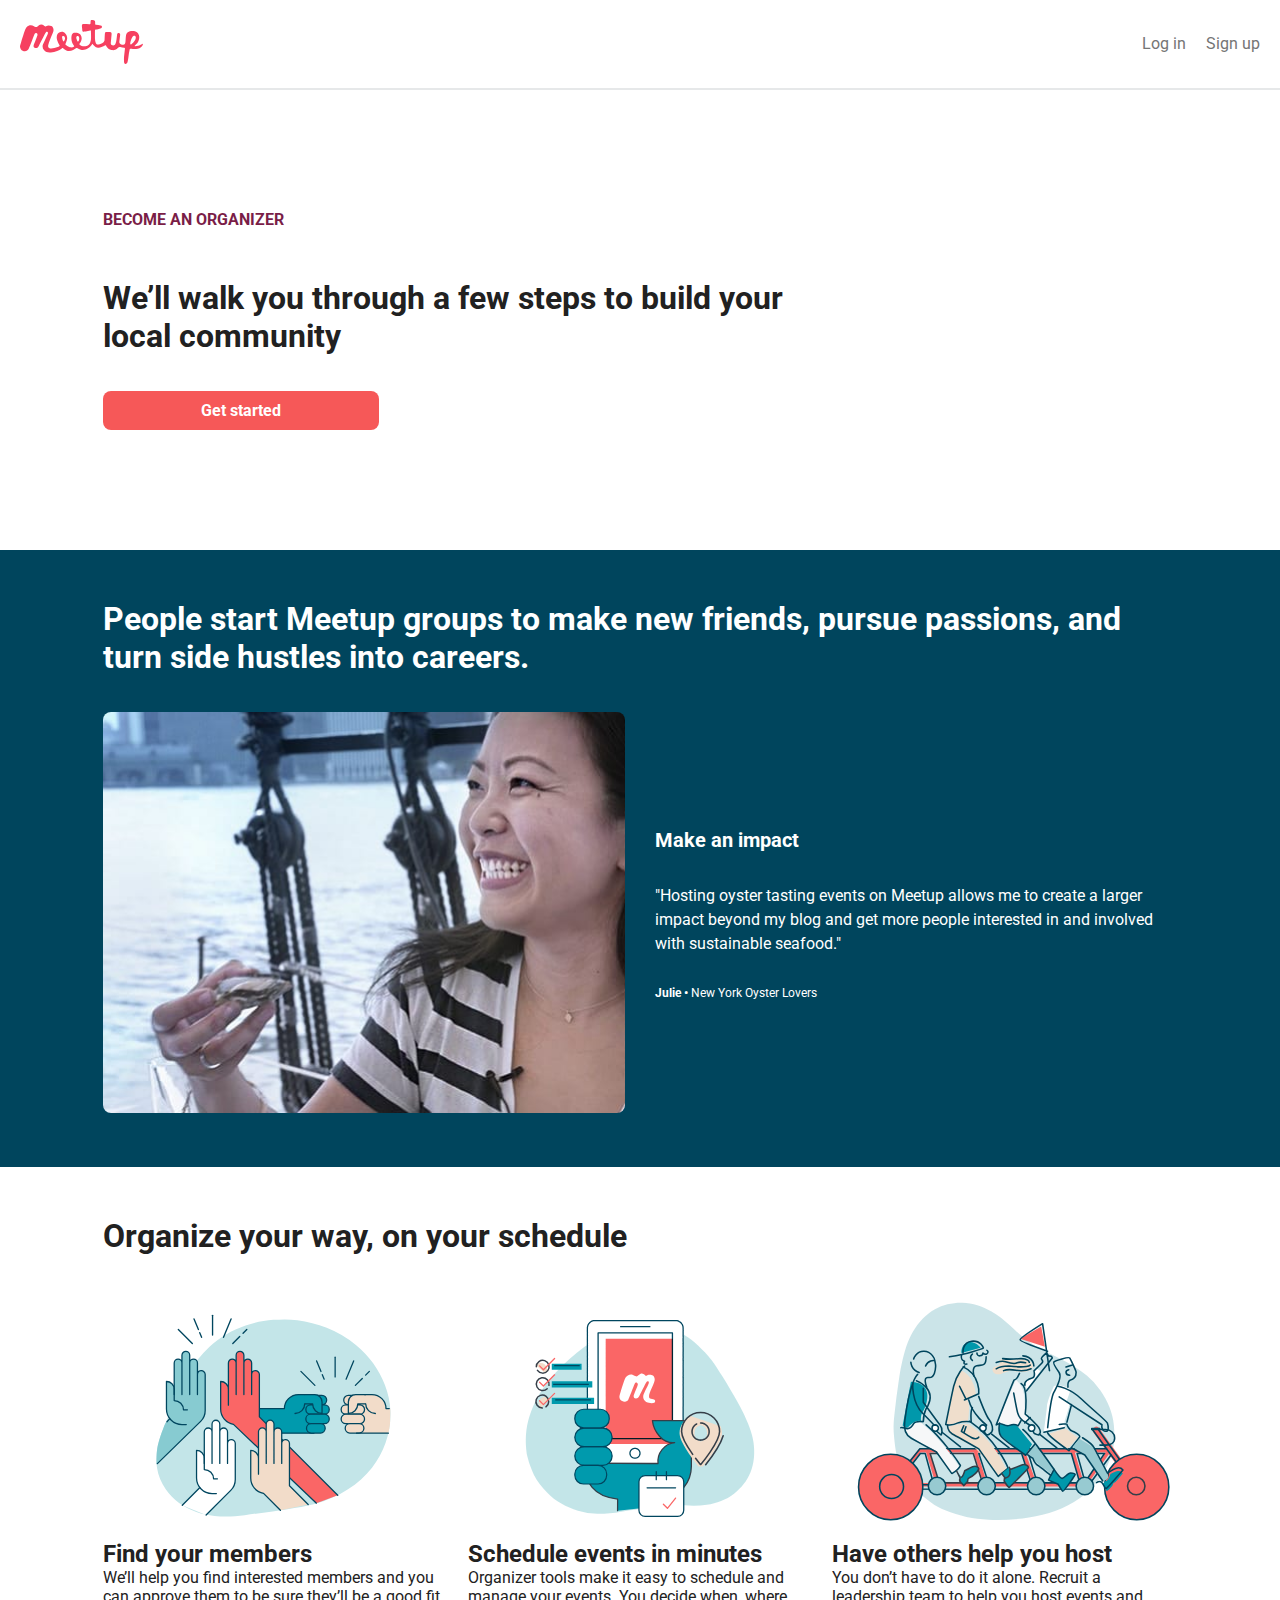
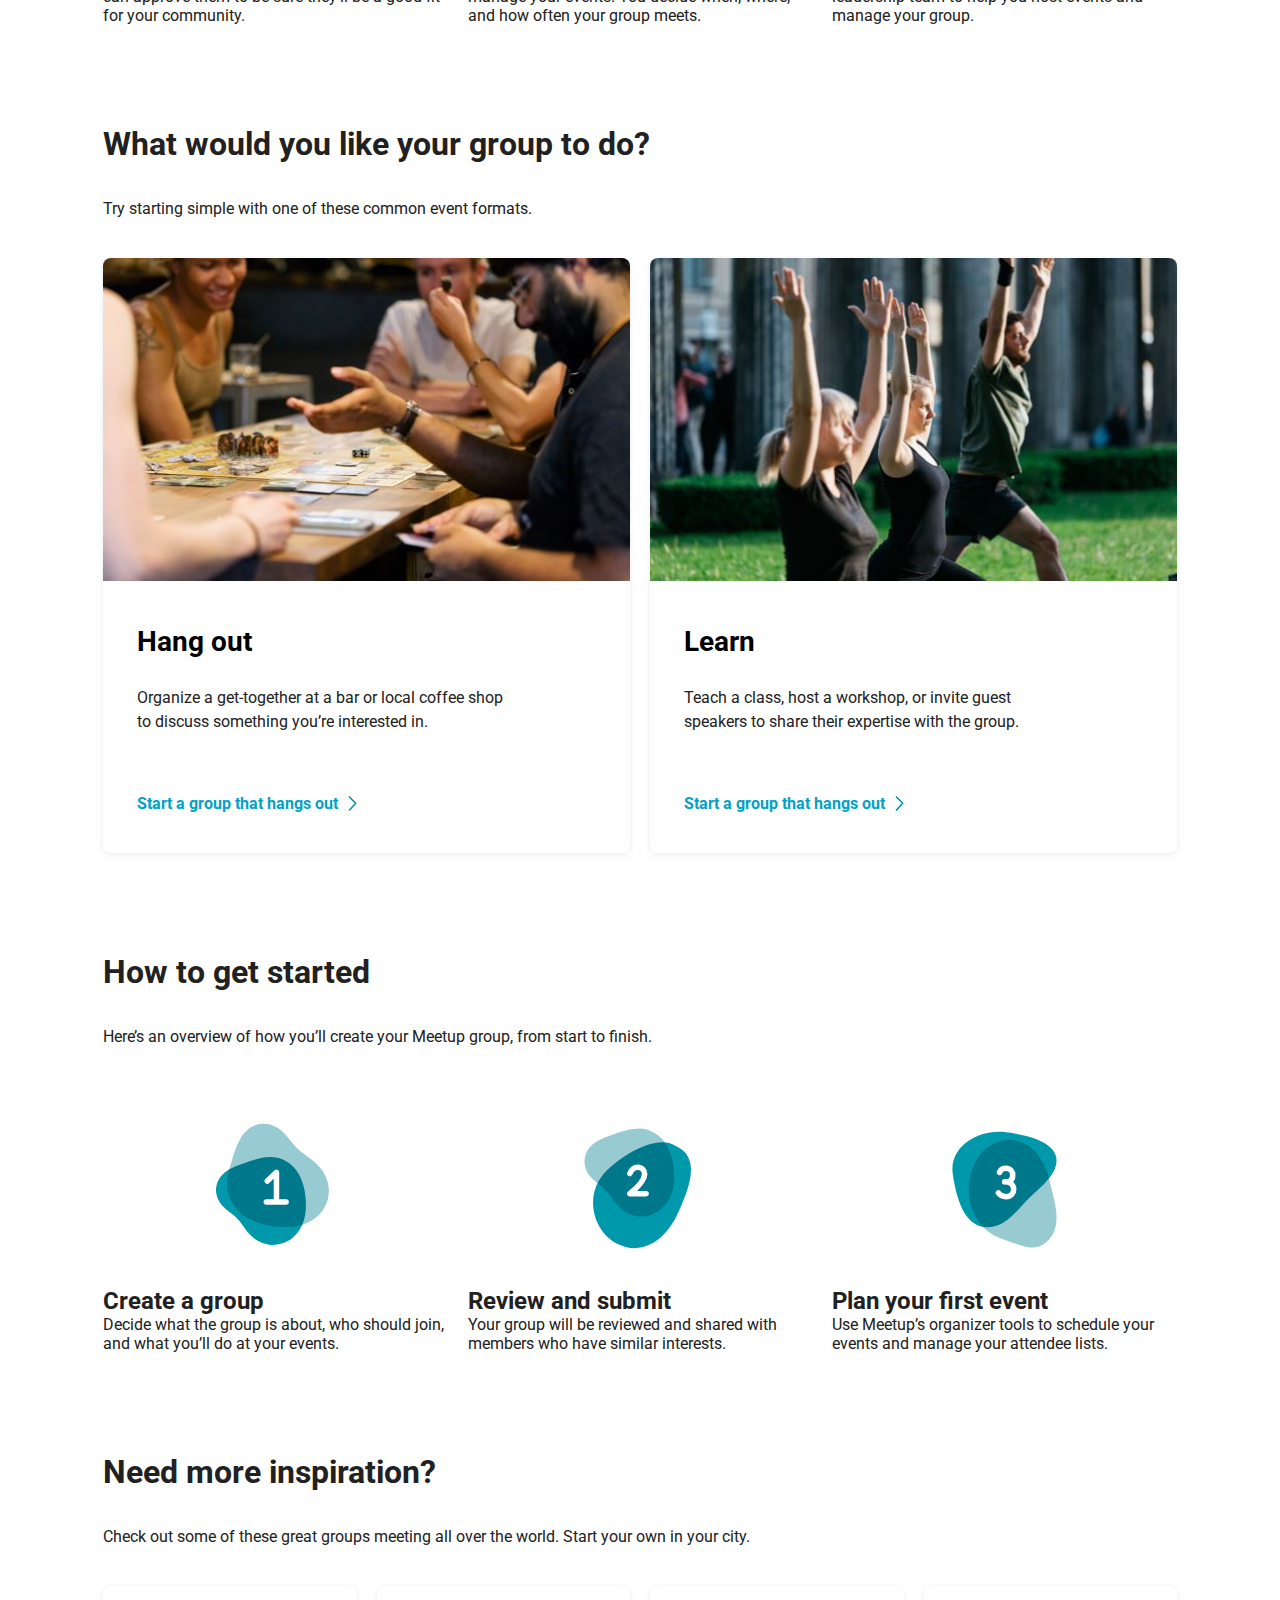
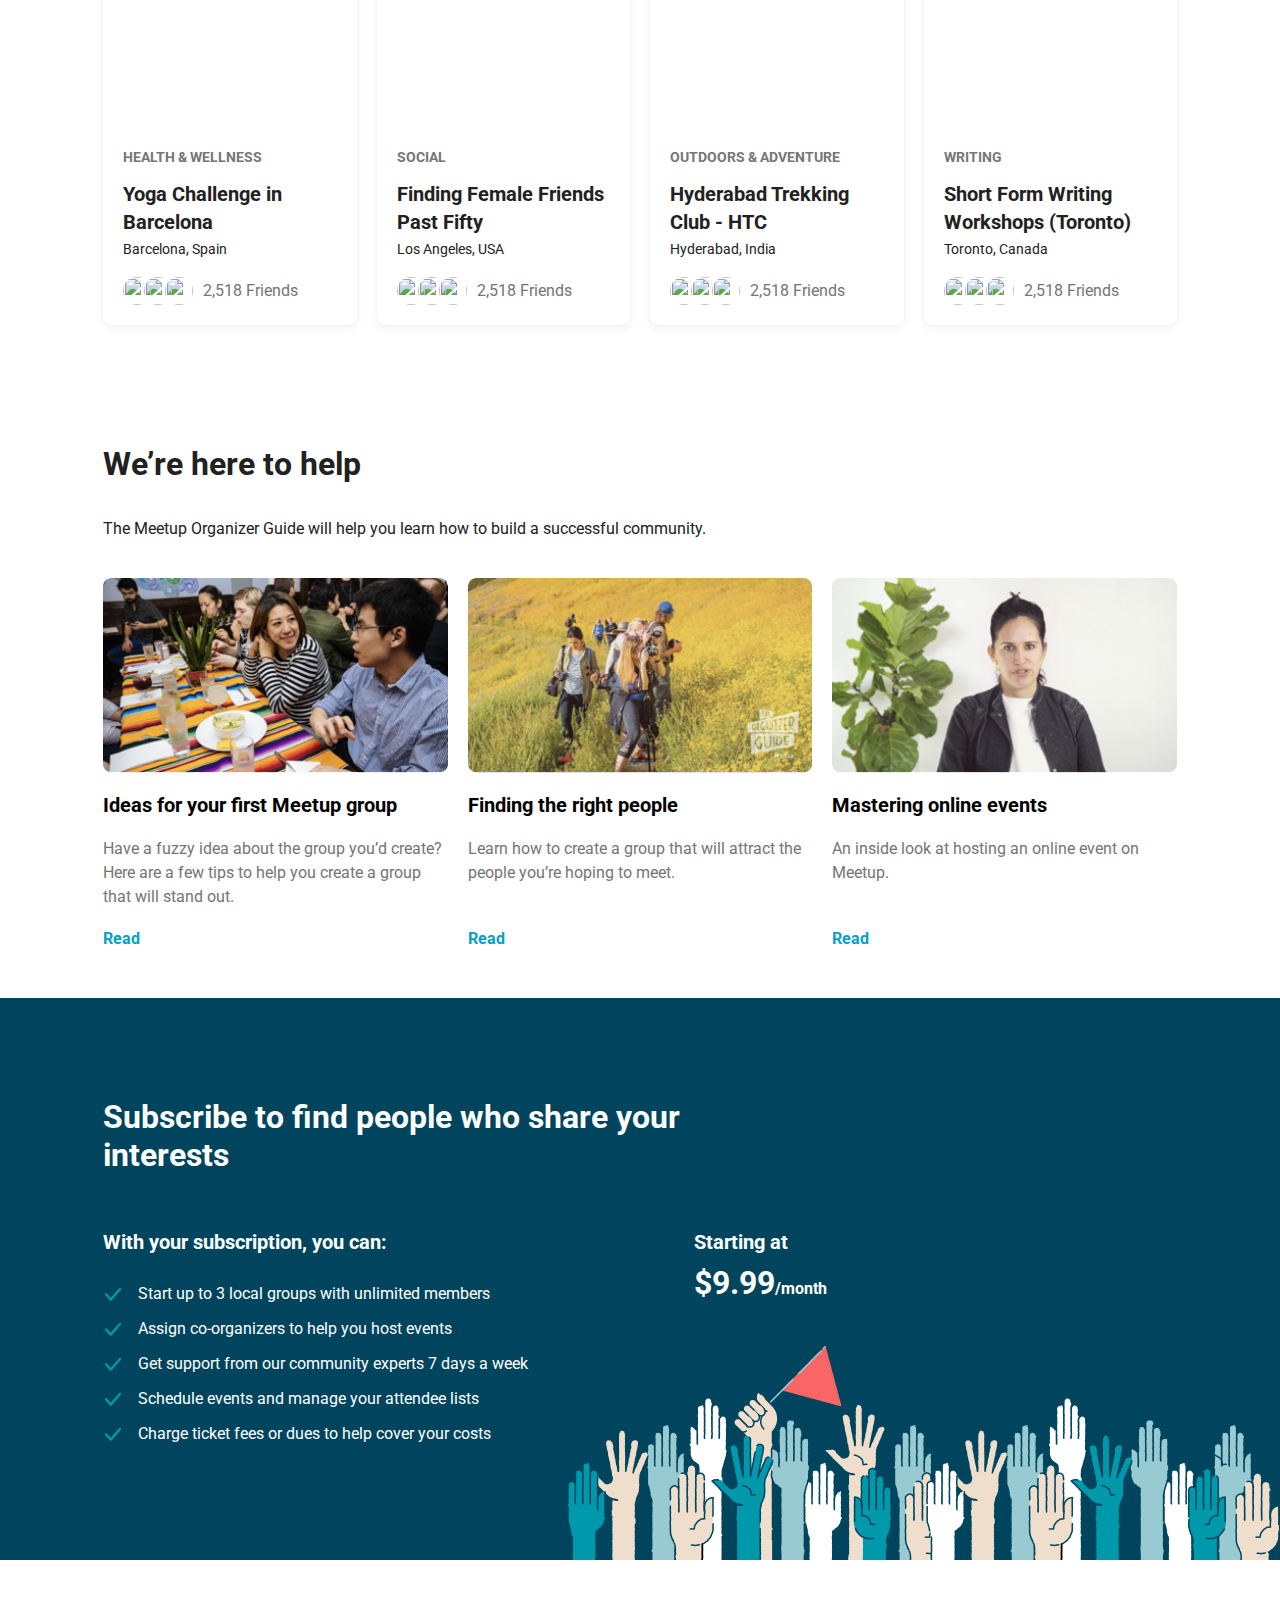
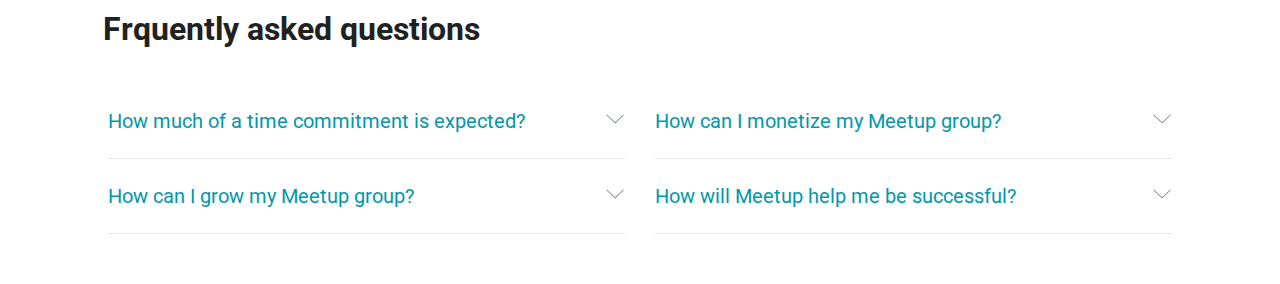
==== commit 5e46685d: "add question component to index" ====
--- a/index.html
+++ b/index.html
@@ -15,6 +15,7 @@
     <link rel="stylesheet" type="text/css" href="group.css" />
     <link rel="stylesheet" type="text/css" href="help.css" />
     <link rel="stylesheet" type="text/css" href="subscribe.css" />
+    <link rel="stylesheet" type="text/css" href="question.css" />
     <link rel="stylesheet" type="text/css" href="style.css" />
     <title>Meetup</title>
   </head>
@@ -496,5 +497,79 @@
         </div>
       </div>
     </div>
+    <!-- question -->
+    <div class="question px-50">
+      <div class="container">
+        <div class="title">Frquently asked questions</div>
+        <div class="row">
+          <div class="col-sm-6">
+            <a href="#" class="question-item">
+              <div class="flex">
+                <div class="question-content">
+                  How much of a time commitment is expected?
+                </div>
+                <svg viewBox="0 0 16 16" id="icon-chevron-down--small">
+                  <title>chevron-down--small</title>
+                  <path
+                    d="M1.118 4.599a.42.42 0 0 1 .55.007l6.512 6.041 6.152-6.04a.421.421 0 0 1 .55-.009.327.327 0 0 1 .009.495l-6.432 6.3a.415.415 0 0 1-.28.107.414.414 0 0 1-.28-.106l-6.79-6.3A.332.332 0 0 1 1 4.85c0-.092.04-.183.118-.251z"
+                    fill-rule="evenodd"
+                  ></path>
+                </svg>
+              </div>
+            </a>
+          </div>
+          <div class="col-sm-6">
+            <a href="#" class="question-item">
+              <div class="flex">
+                <div class="question-content">
+                  How can I monetize my Meetup group?
+                </div>
+                <svg viewBox="0 0 16 16" id="icon-chevron-down--small">
+                  <title>chevron-down--small</title>
+                  <path
+                    d="M1.118 4.599a.42.42 0 0 1 .55.007l6.512 6.041 6.152-6.04a.421.421 0 0 1 .55-.009.327.327 0 0 1 .009.495l-6.432 6.3a.415.415 0 0 1-.28.107.414.414 0 0 1-.28-.106l-6.79-6.3A.332.332 0 0 1 1 4.85c0-.092.04-.183.118-.251z"
+                    fill-rule="evenodd"
+                  ></path>
+                </svg>
+              </div>
+            </a>
+          </div>
+        </div>
+        <div class="row">
+          <div class="col-sm-6">
+            <a href="#" class="question-item">
+              <div class="flex">
+                <div class="question-content">
+                  How can I grow my Meetup group?
+                </div>
+                <svg viewBox="0 0 16 16" id="icon-chevron-down--small">
+                  <title>chevron-down--small</title>
+                  <path
+                    d="M1.118 4.599a.42.42 0 0 1 .55.007l6.512 6.041 6.152-6.04a.421.421 0 0 1 .55-.009.327.327 0 0 1 .009.495l-6.432 6.3a.415.415 0 0 1-.28.107.414.414 0 0 1-.28-.106l-6.79-6.3A.332.332 0 0 1 1 4.85c0-.092.04-.183.118-.251z"
+                    fill-rule="evenodd"
+                  ></path>
+                </svg>
+              </div>
+            </a>
+          </div>
+          <div class="col-sm-6">
+            <a href="#" class="question-item">
+              <div class="flex">
+                <div class="question-content">
+                  How will Meetup help me be successful?
+                </div>
+                <svg viewBox="0 0 16 16" id="icon-chevron-down--small">
+                  <title>chevron-down--small</title>
+                  <path
+                    d="M1.118 4.599a.42.42 0 0 1 .55.007l6.512 6.041 6.152-6.04a.421.421 0 0 1 .55-.009.327.327 0 0 1 .009.495l-6.432 6.3a.415.415 0 0 1-.28.107.414.414 0 0 1-.28-.106l-6.79-6.3A.332.332 0 0 1 1 4.85c0-.092.04-.183.118-.251z"
+                    fill-rule="evenodd"
+                  ></path>
+                </svg>
+              </div>
+            </a>
+          </div>
+        </div>
+      </div>
+    </div>
   </body>
 </html>
--- a/question.css
+++ b/question.css
@@ -0,0 +1,24 @@
+.question-item {
+  display: block;
+  color: inherit;
+  text-decoration: none;
+  padding: 25px 0;
+  border-bottom: 1px solid rgba(46, 62, 72, 0.12);
+}
+
+.question-item .flex {
+  display: flex;
+  justify-content: space-between;
+}
+
+.question-item .question-content {
+  color: #0098ab;
+  font-size: 20px;
+}
+
+.question-item svg {
+  width: 20px;
+  height: 20px;
+  stroke: transparent;
+  fill: rgba(46, 62, 72, 0.6);
+}
--- a/style.css
+++ b/style.css
@@ -44,6 +44,8 @@
 .col-md-3,
 .col-lg-3 {
   padding: 0 10px;
+  flex-grow: 1;
+  width: 100%;
 }
 
 @media (min-width: 768px) {
@@ -70,3 +72,7 @@
 .px-50 {
   padding: 50px 0;
 }
+
+.question .col-sm-6 {
+  padding: 0 15px;
+}
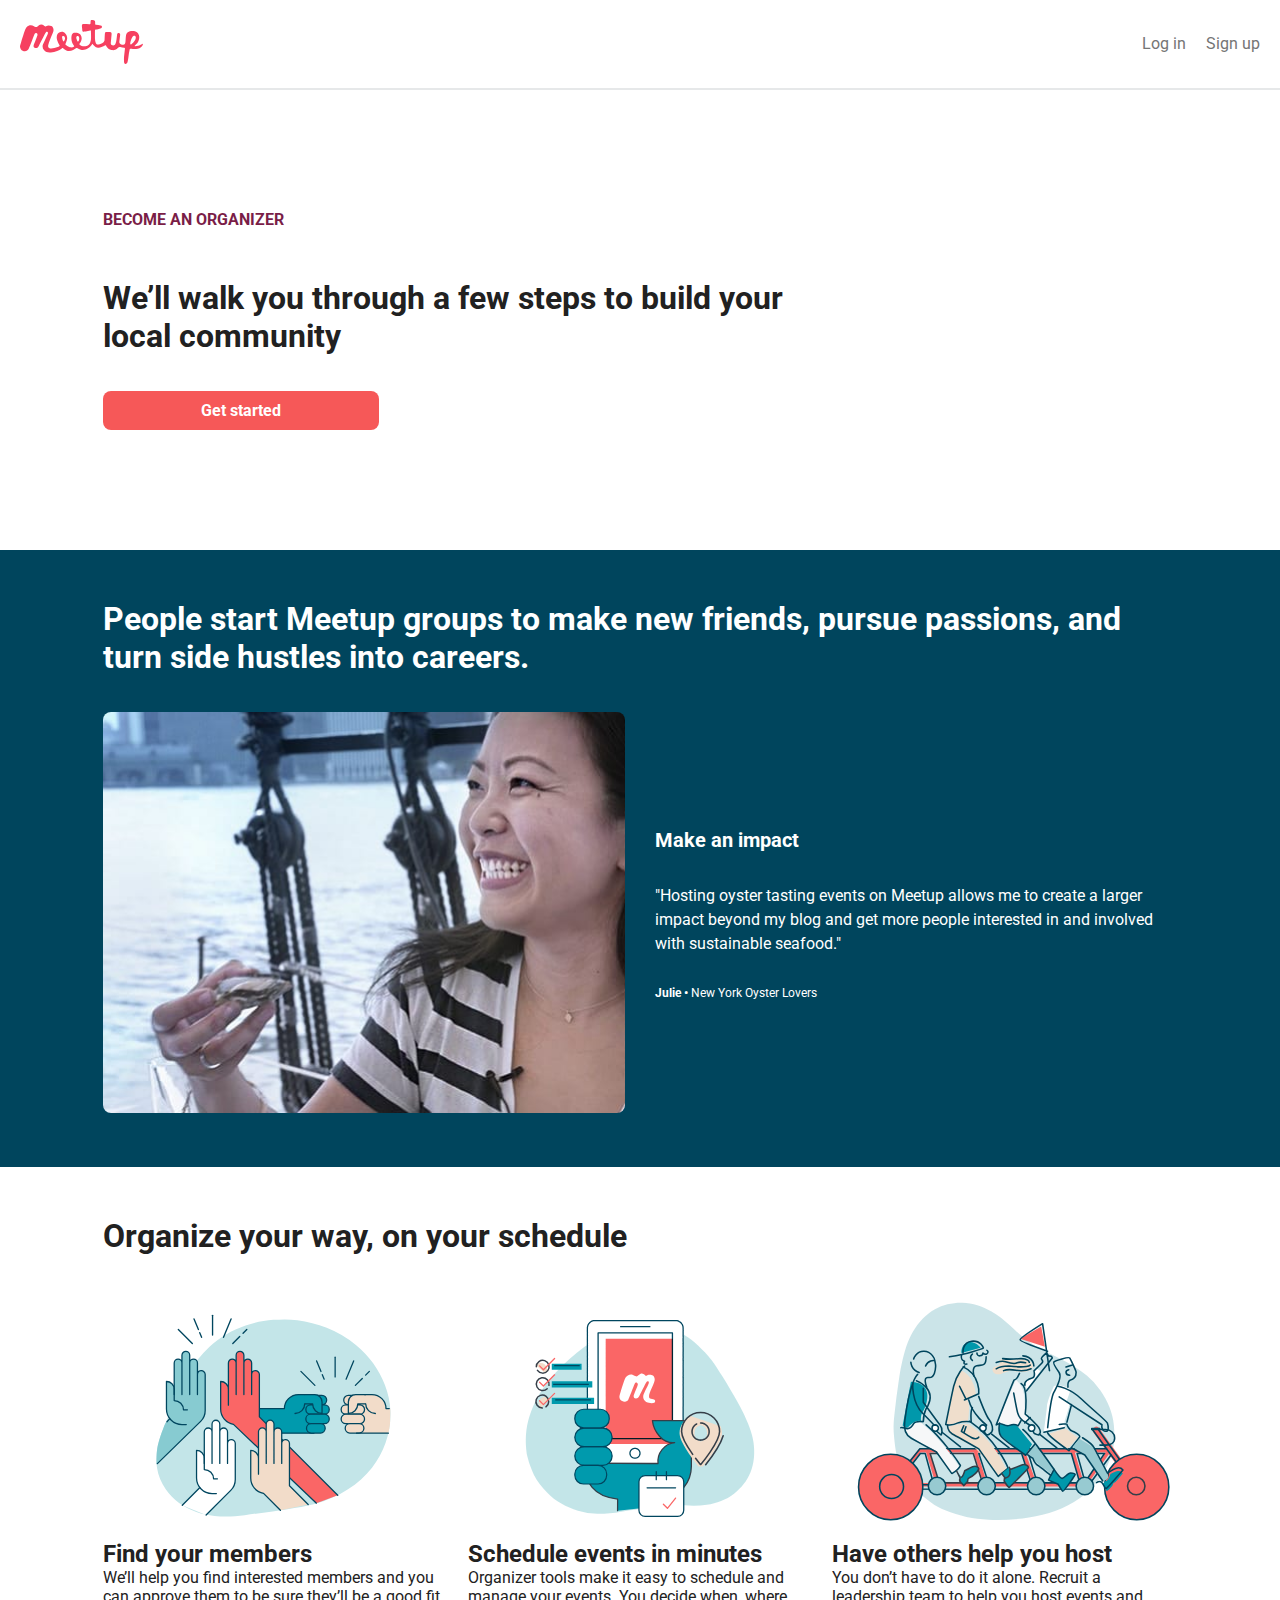
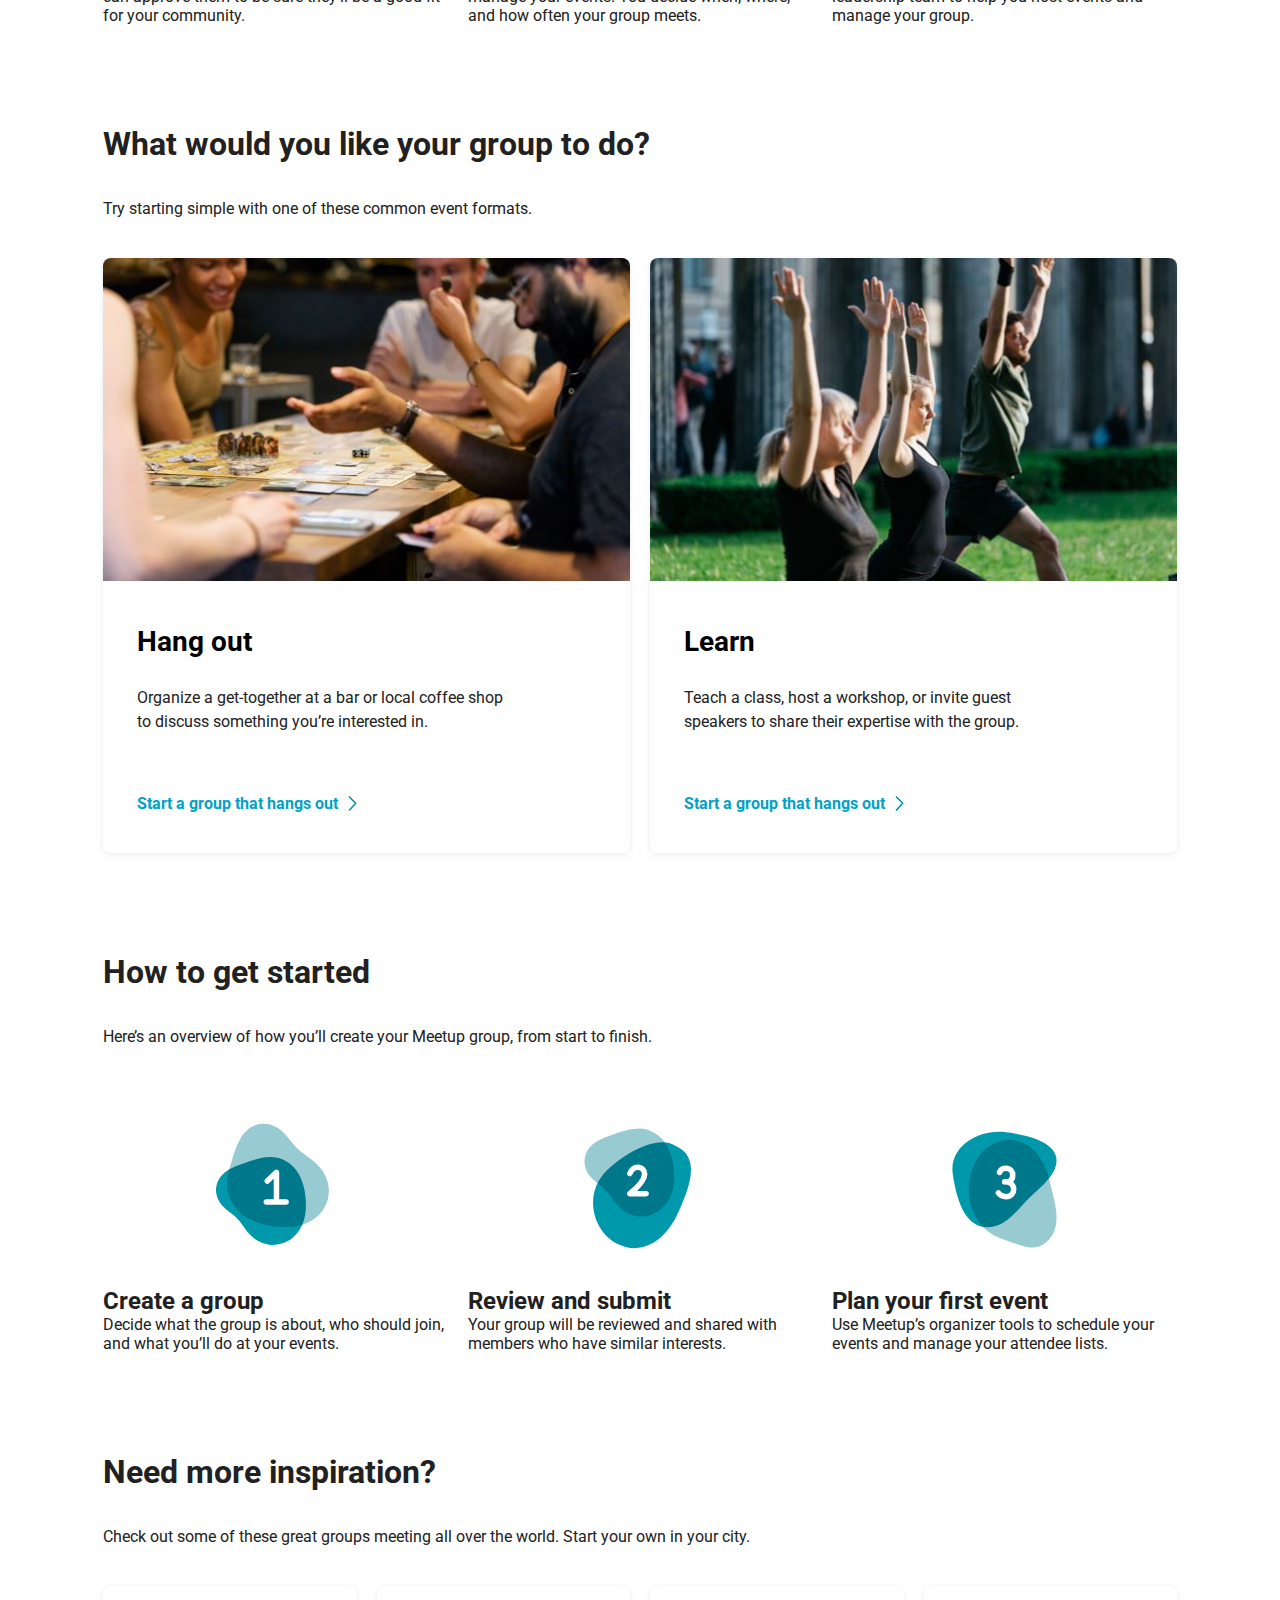
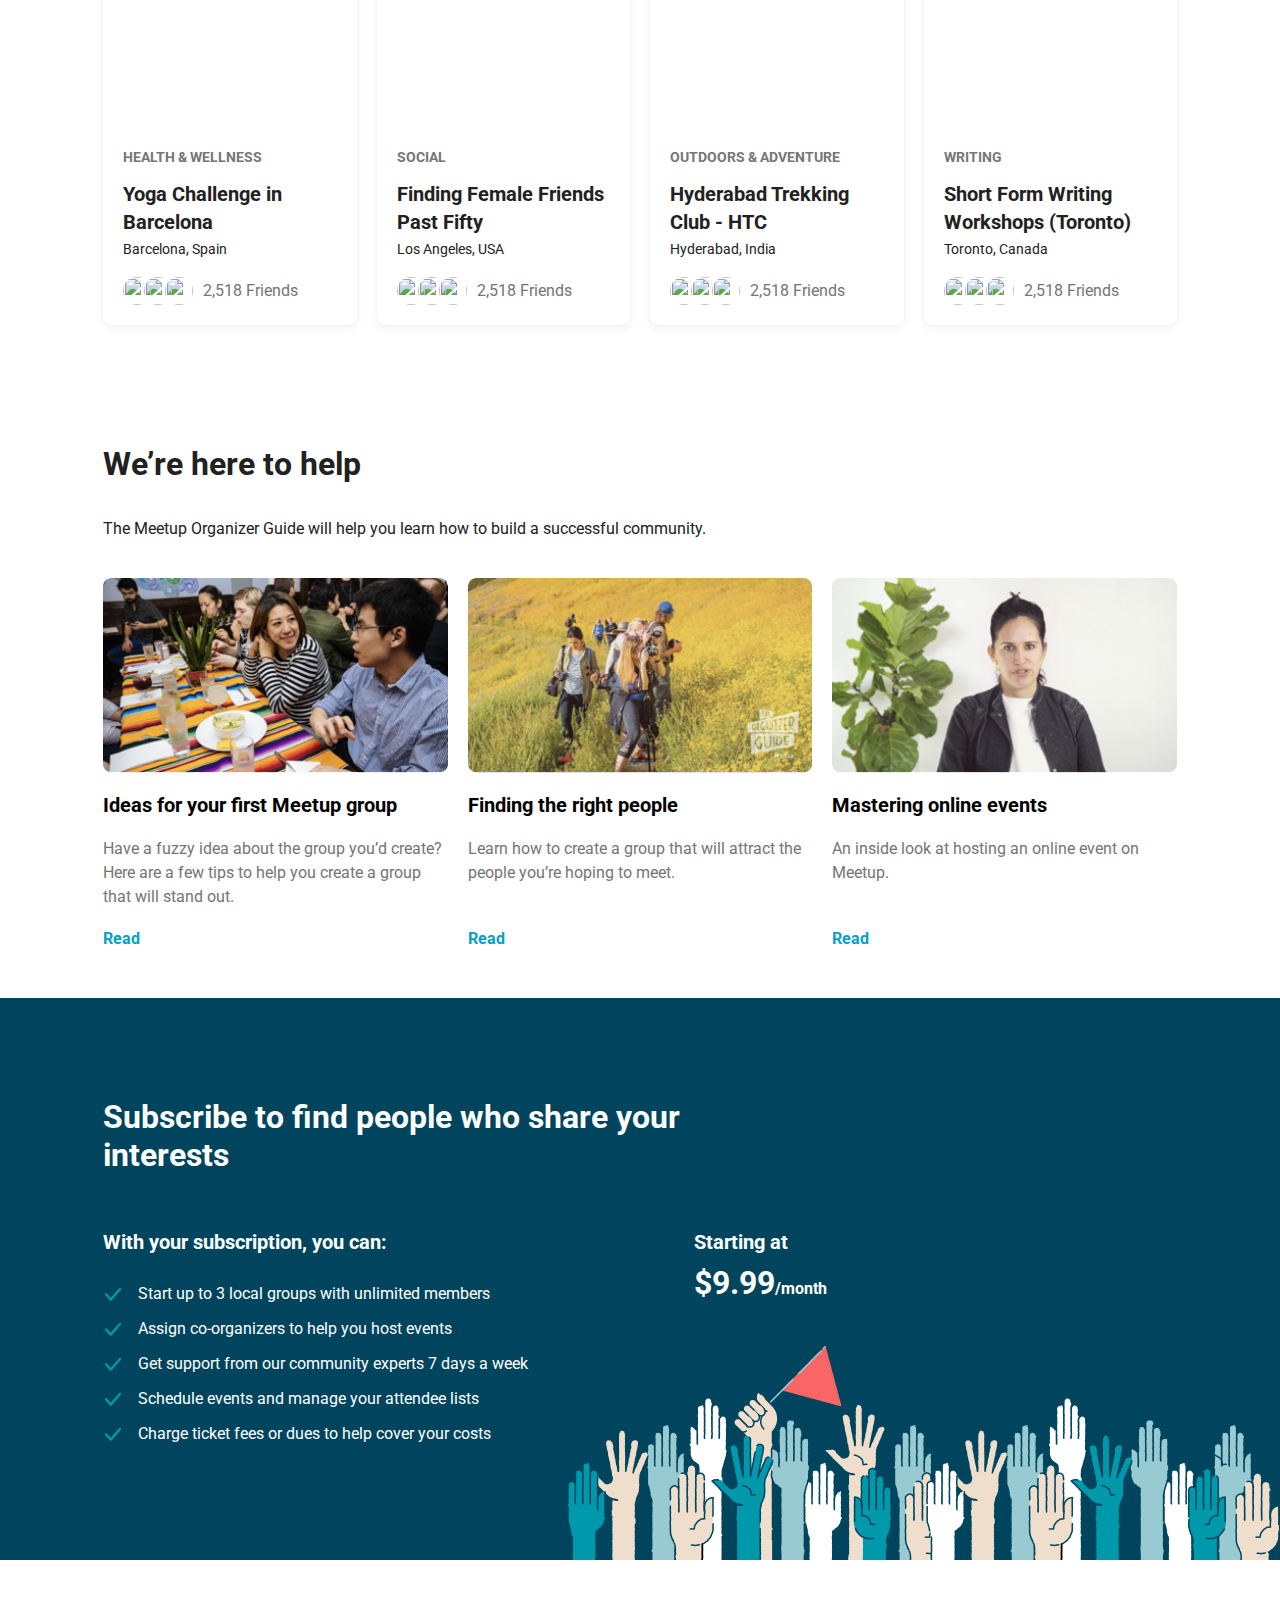
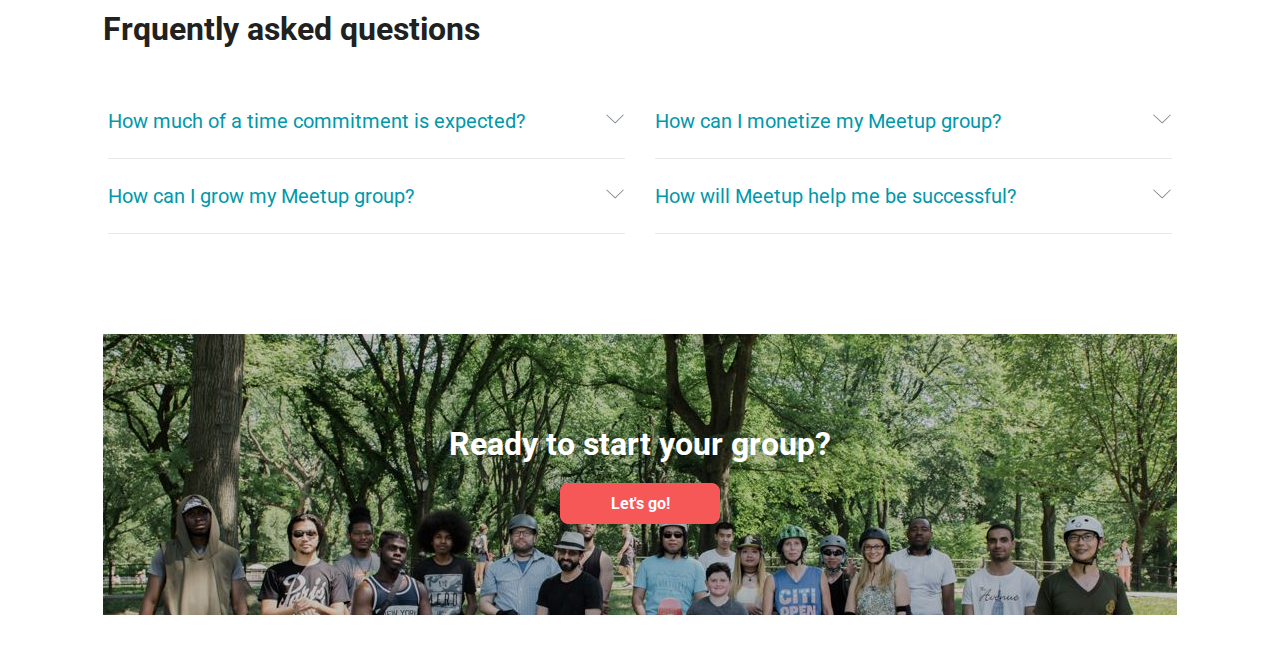
==== commit 2fdbacb0: "add banner component to index" ====
--- a/index.html
+++ b/index.html
@@ -16,6 +16,8 @@
     <link rel="stylesheet" type="text/css" href="help.css" />
     <link rel="stylesheet" type="text/css" href="subscribe.css" />
     <link rel="stylesheet" type="text/css" href="question.css" />
+    <link rel="stylesheet" type="text/css" href="banner.css" />
+    <link rel="stylesheet" type="text/css" href="sub-footer.css" />
     <link rel="stylesheet" type="text/css" href="style.css" />
     <title>Meetup</title>
   </head>
@@ -571,5 +573,12 @@
         </div>
       </div>
     </div>
+    <!-- banner -->
+    <div class="banner px-50">
+      <div class="container">
+        <div class="title">Ready to start your group?</div>
+        <a href="#" class="btn">Let's go!</a>
+      </div>
+    </div>
   </body>
 </html>
--- a/banner.css
+++ b/banner.css
@@ -0,0 +1,43 @@
+.container {
+  max-width: 1074px;
+  margin: auto;
+}
+
+.banner .container {
+  background-image: url("./images/last-call.jpg");
+  background-position: 50%;
+  background-size: cover;
+  background-repeat: no-repeat;
+  height: 281px;
+  display: flex;
+  flex-direction: column;
+  justify-content: center;
+  align-items: center;
+}
+
+.banner .title {
+  color: #fff;
+  font-size: 32px;
+  font-weight: bold;
+  max-width: 600px;
+  margin-bottom: 20px;
+  padding: 0;
+}
+
+.banner .btn {
+  display: block;
+  background-color: #f65858;
+  border: 1px solid #f65858;
+  border-radius: 8px;
+  padding: 10px 0;
+  width: 160px;
+  text-align: center;
+  text-decoration: none;
+  color: #fff;
+  font-weight: bold;
+}
+
+.banner .btn:hover {
+  background-color: rgba(246, 88, 88, 0.9);
+  border: 1px solid rgba(246, 88, 88, 0.9);
+}
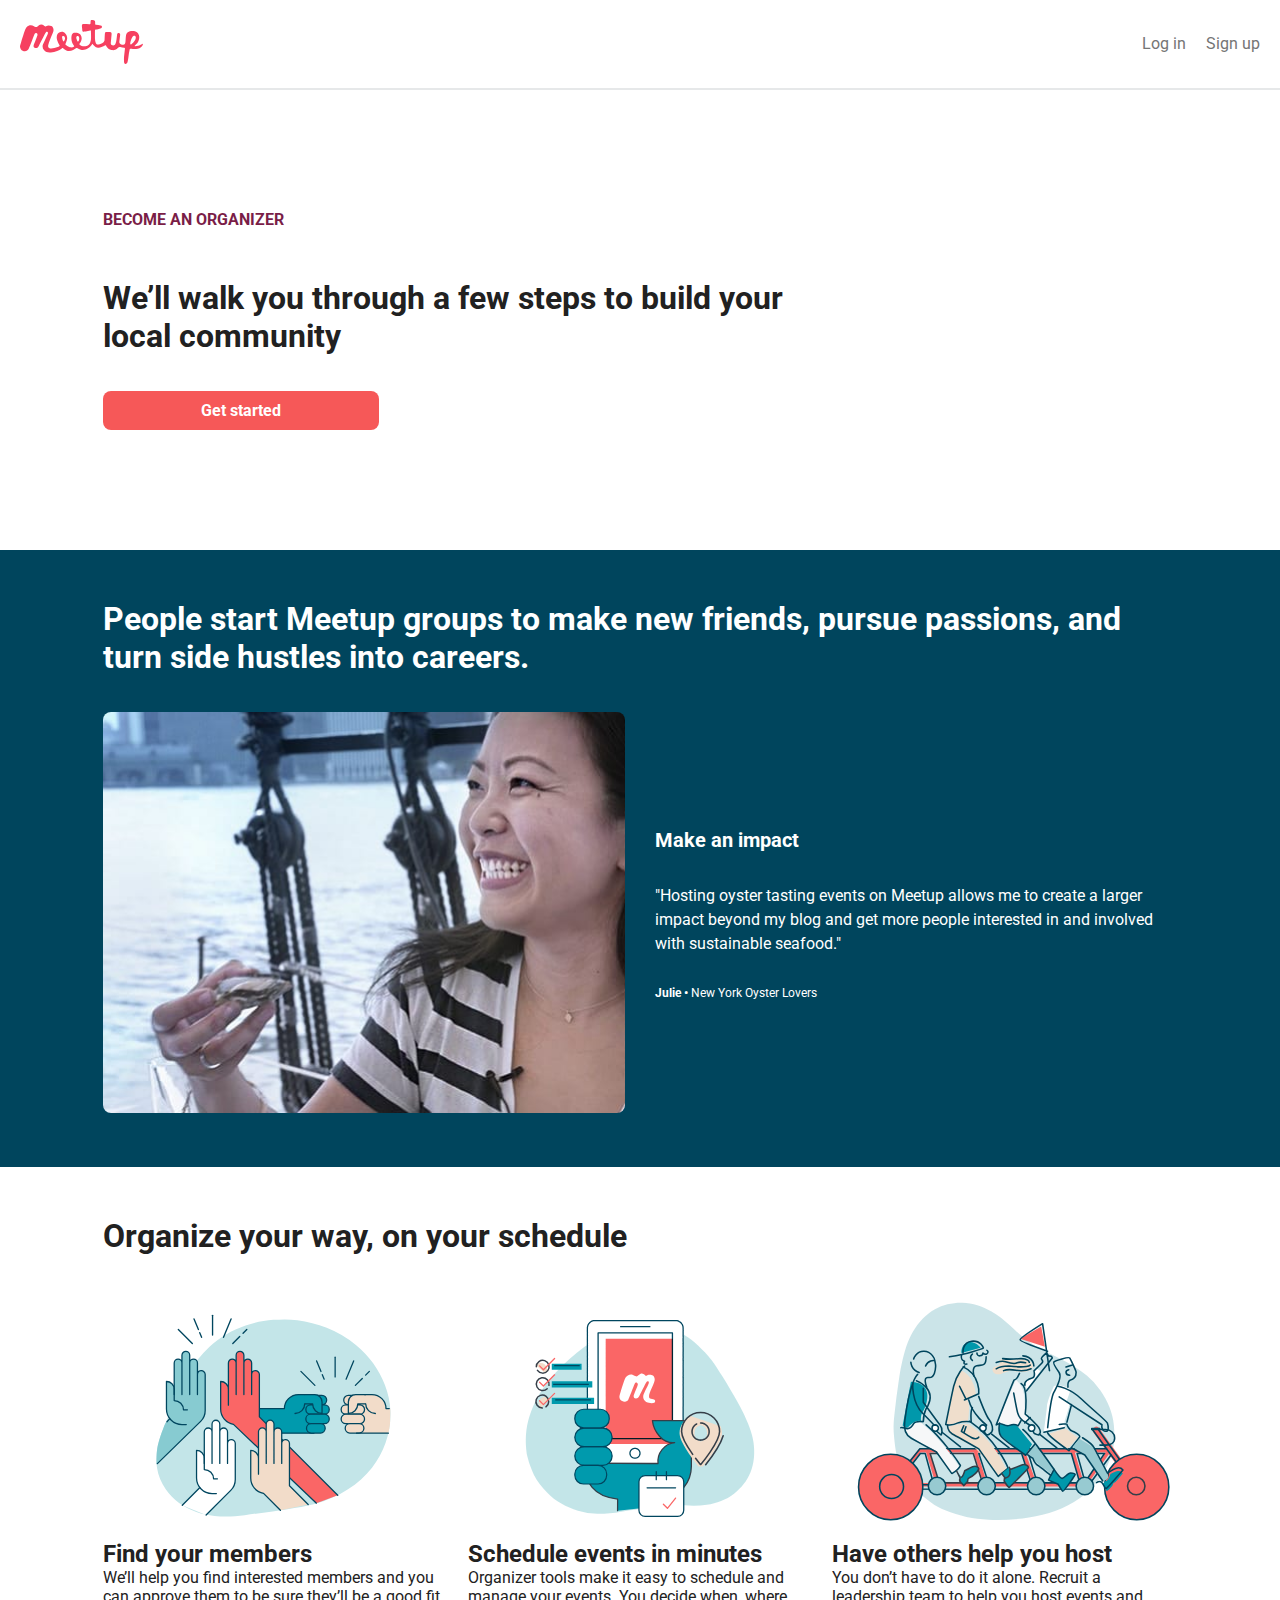
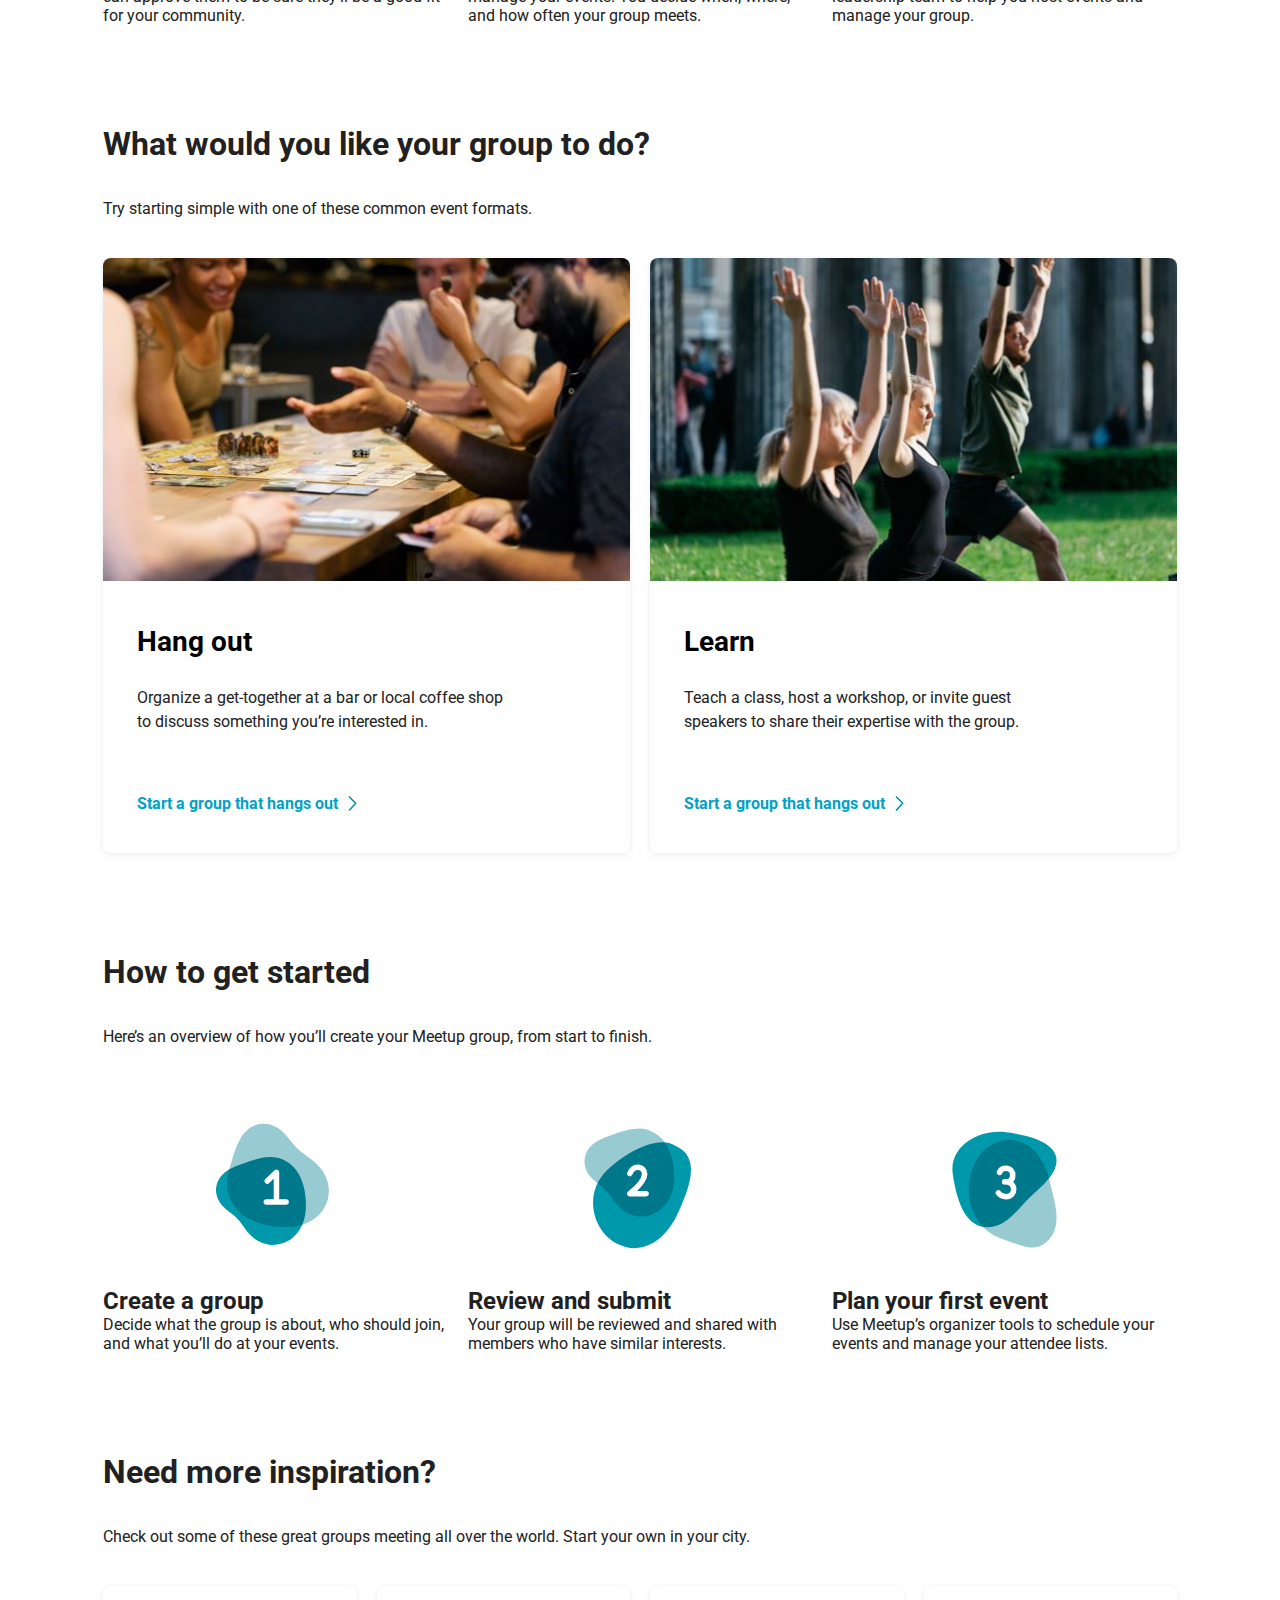
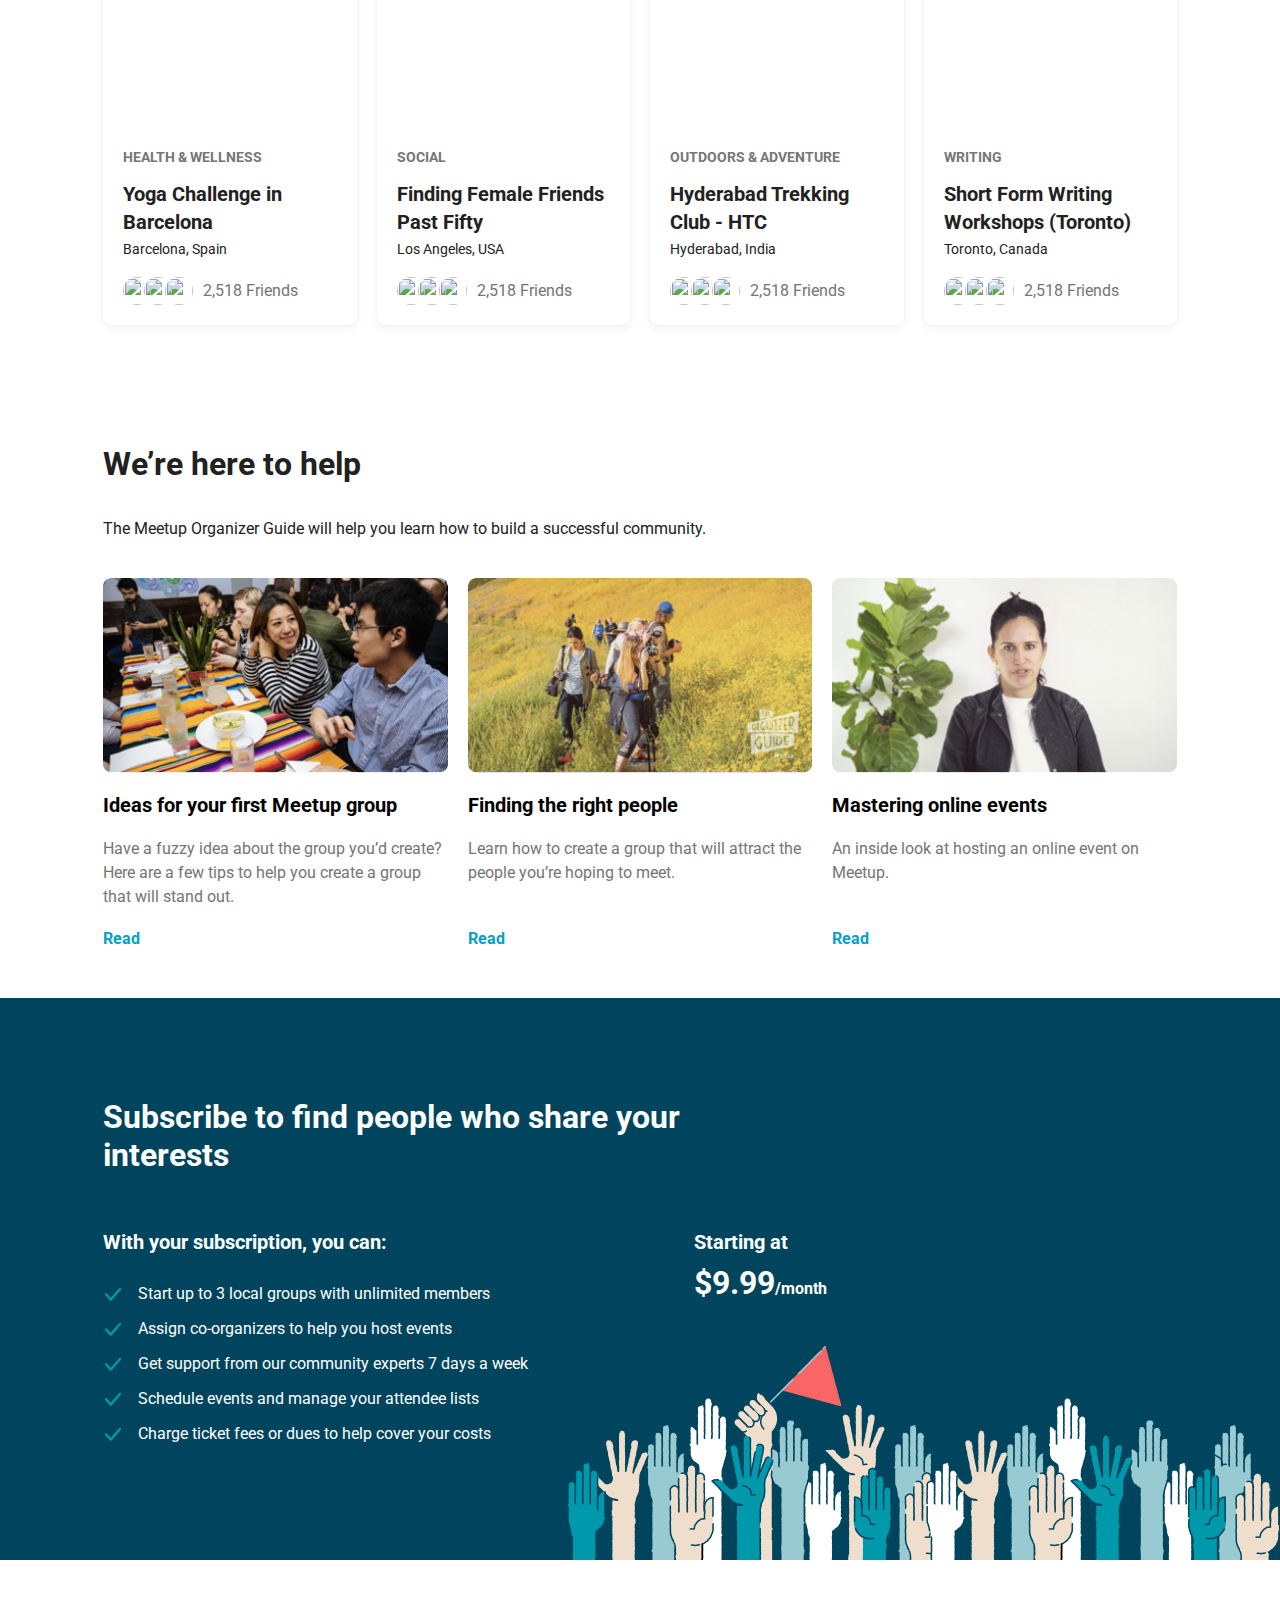
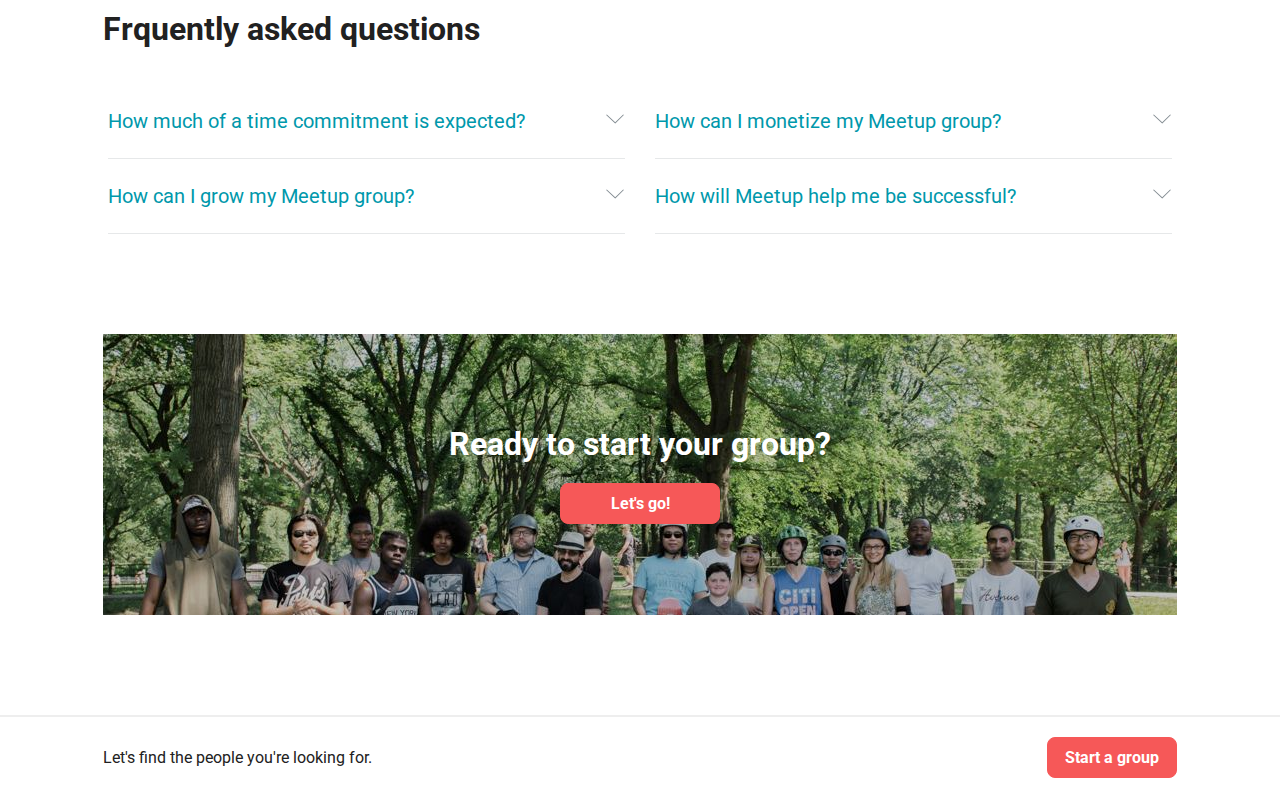
==== commit e87b04b2: "add sub-footer component to index" ====
--- a/index.html
+++ b/index.html
@@ -580,5 +580,14 @@
         <a href="#" class="btn">Let's go!</a>
       </div>
     </div>
+    <!-- sub-footer -->
+    <div class="sub-footer mt-50">
+      <div class="container">
+        <div class="flex">
+          <p>Let's find the people you're looking for.</p>
+          <a href="#" class="btn">Start a group</a>
+        </div>
+      </div>
+    </div>
   </body>
 </html>
--- a/sub-footer.css
+++ b/sub-footer.css
@@ -0,0 +1,38 @@
+.sub-footer {
+  border-top: solid 2px #eee;
+}
+
+.container {
+  max-width: 1074px;
+  margin: auto;
+}
+
+.sub-footer .flex {
+  display: flex;
+  justify-content: space-between;
+  align-items: center;
+  padding: 20px 0;
+}
+
+.sub-footer p {
+  color: #212121;
+  margin: 0;
+}
+
+.sub-footer .btn {
+  display: block;
+  background-color: #f65858;
+  border: 1px solid #f65858;
+  border-radius: 8px;
+  padding: 10px 0;
+  width: 130px;
+  text-align: center;
+  text-decoration: none;
+  color: #fff;
+  font-weight: bold;
+}
+
+.sub-footer .btn:hover {
+  background-color: rgba(246, 88, 88, 0.9);
+  border: 1px solid rgba(246, 88, 88, 0.9);
+}
--- a/style.css
+++ b/style.css
@@ -73,6 +73,10 @@
   padding: 50px 0;
 }
 
+.mt-50 {
+  margin-top: 50px;
+}
+
 .question .col-sm-6 {
   padding: 0 15px;
 }
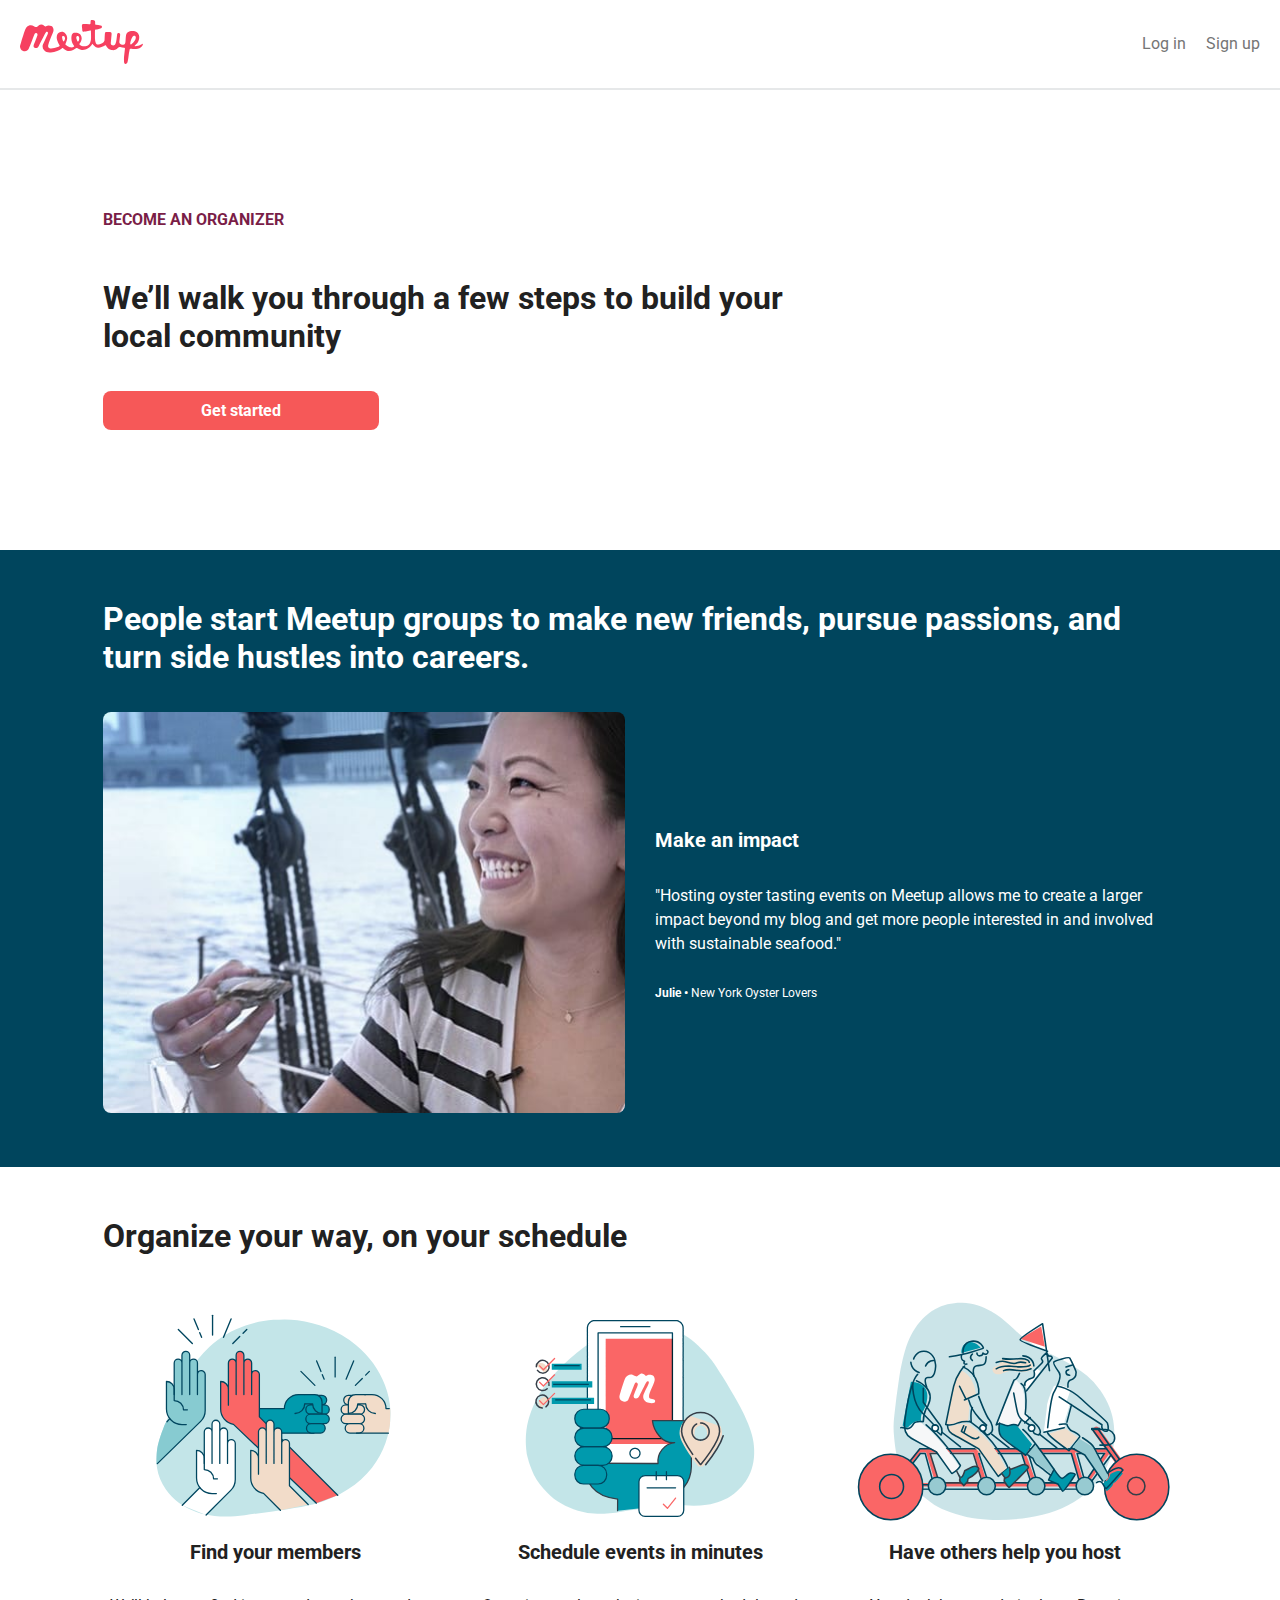
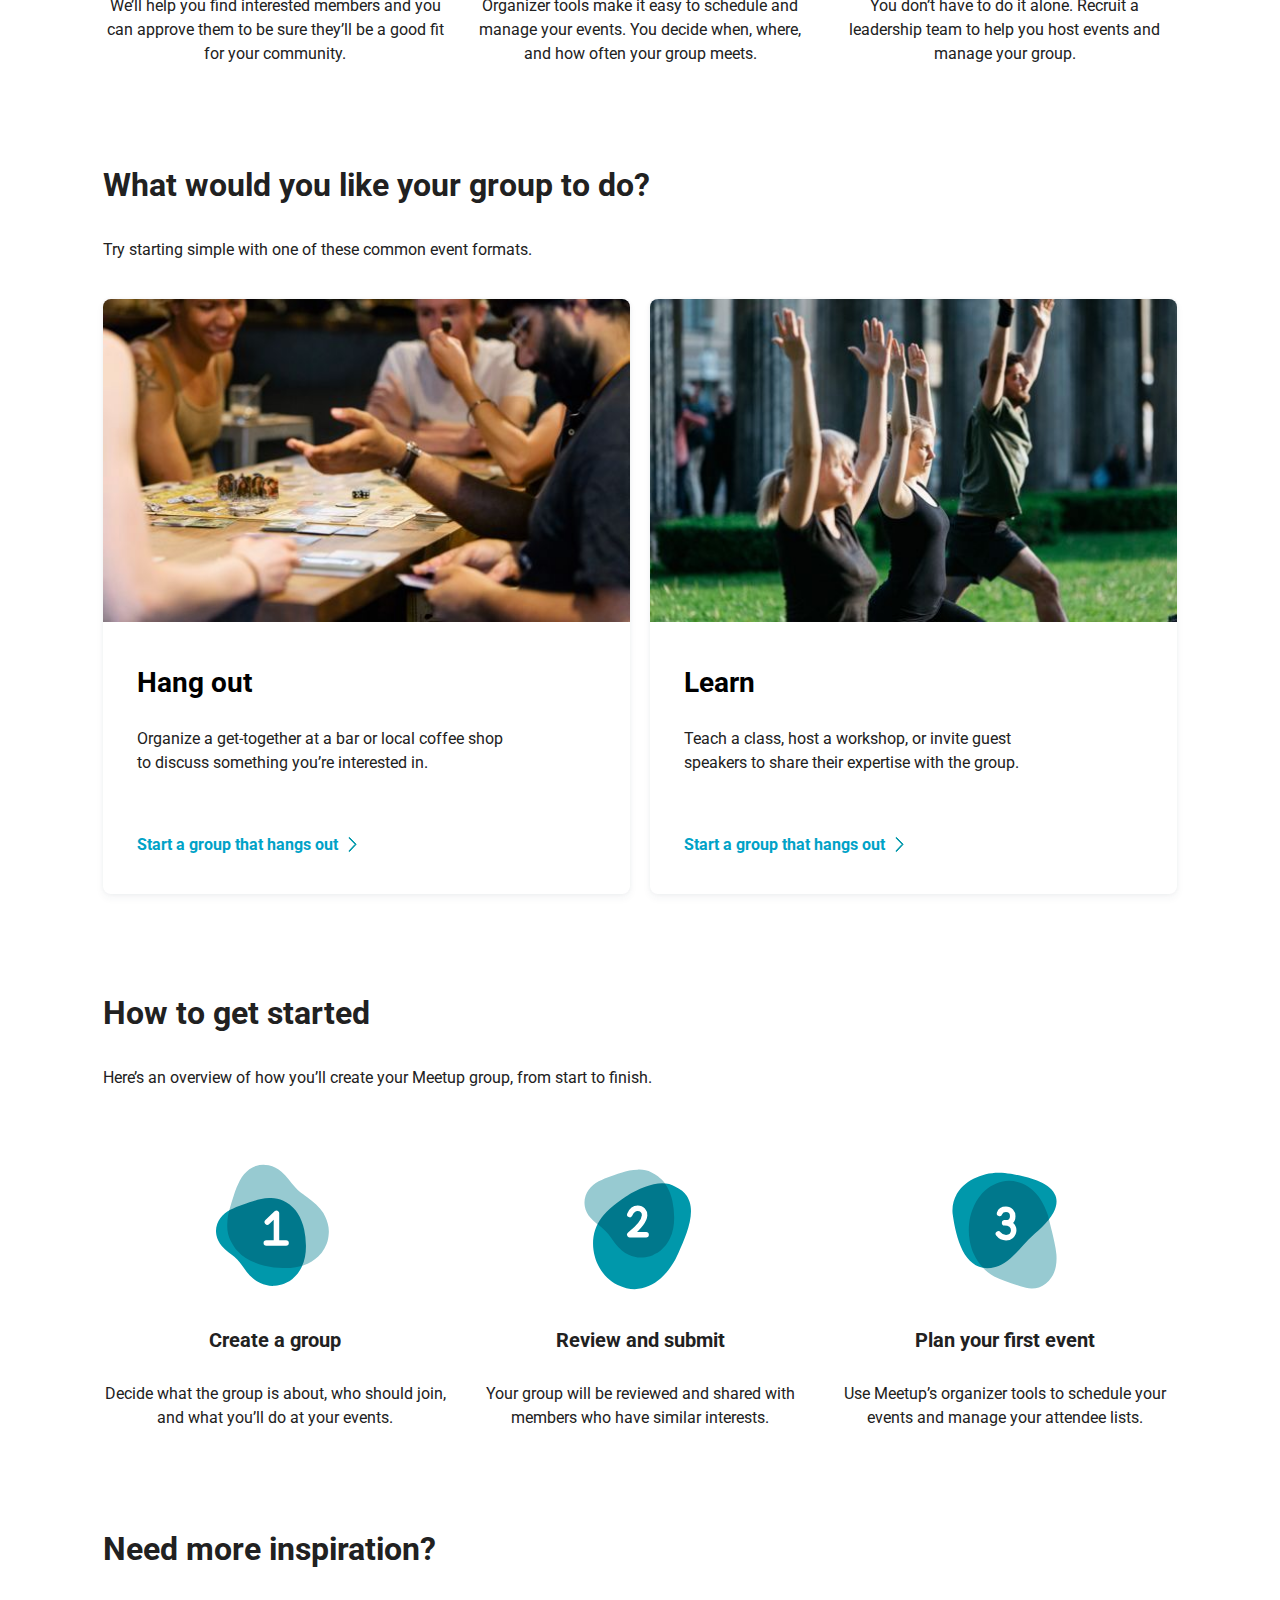
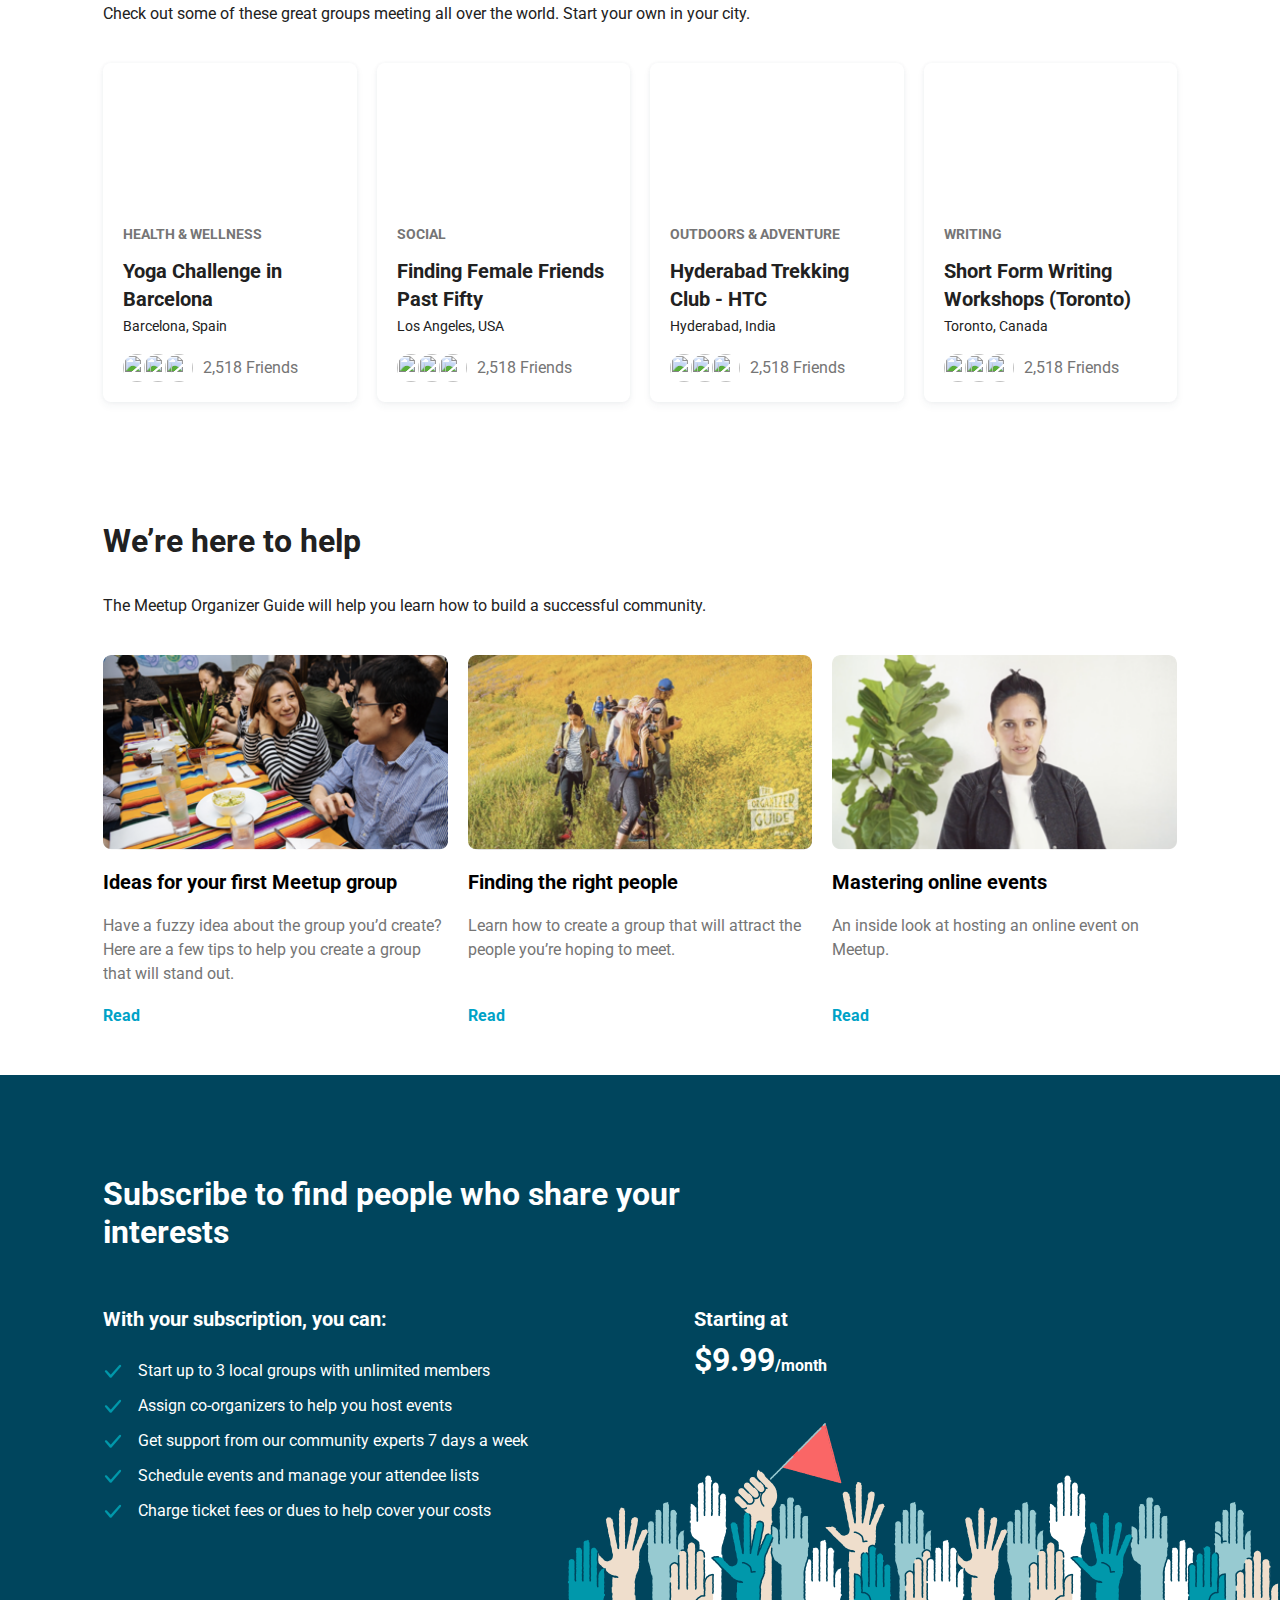
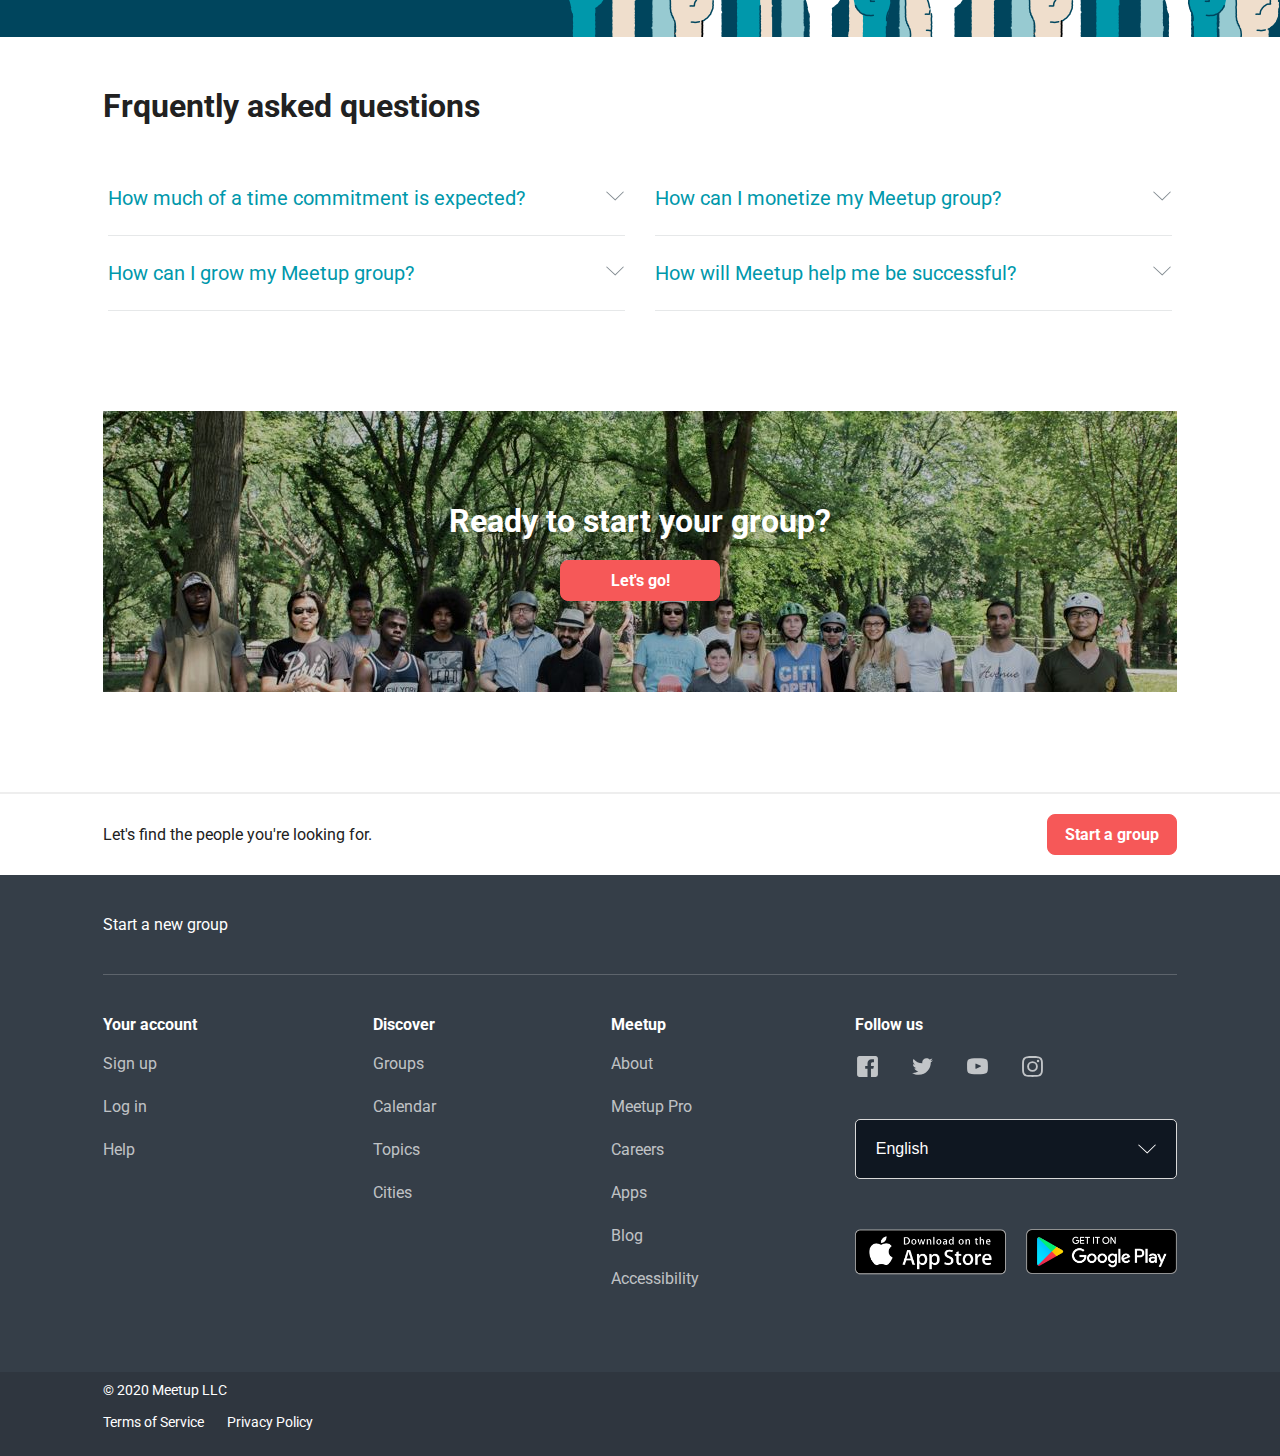
==== commit db743345: "add footer to index" ====
--- a/index.html
+++ b/index.html
@@ -18,6 +18,7 @@
     <link rel="stylesheet" type="text/css" href="question.css" />
     <link rel="stylesheet" type="text/css" href="banner.css" />
     <link rel="stylesheet" type="text/css" href="sub-footer.css" />
+    <link rel="stylesheet" type="text/css" href="footer.css" />
     <link rel="stylesheet" type="text/css" href="style.css" />
     <title>Meetup</title>
   </head>
@@ -589,5 +590,114 @@
         </div>
       </div>
     </div>
+    <!-- footer -->
+    <div class="footer">
+      <div class="container">
+        <a href="#" class="new-group">Start a new group</a>
+        <div class="menu">
+          <div class="menu-left">
+            <div class="menu-left-item">
+              <div class="title">
+                Your account
+              </div>
+              <ul>
+                <li>Sign up</li>
+                <li>Log in</li>
+                <li>Help</li>
+              </ul>
+            </div>
+            <div class="menu-left-item">
+              <div class="title">
+                Discover
+              </div>
+              <ul>
+                <li>Groups</li>
+                <li>Calendar</li>
+                <li>Topics</li>
+                <li>Cities</li>
+              </ul>
+            </div>
+            <div class="menu-left-item">
+              <div class="title">
+                Meetup
+              </div>
+              <ul>
+                <li>About</li>
+                <li>Meetup Pro</li>
+                <li>Careers</li>
+                <li>Apps</li>
+                <li>Blog</li>
+                <li>Accessibility</li>
+              </ul>
+            </div>
+          </div>
+          <div class="menu-right">
+            <div class="title">Follow us</div>
+            <div class="social">
+              <svg viewBox="0 0 24 24" id="icon-external-facebookboxed">
+                <title>external-facebookboxed</title>
+                <path
+                  d="M19.778 2H4.222C3 2 2 3 2 4.222v15.556C2 21 3 22 4.222 22H12v-7.778H9.778v-2.75H12V9.194c0-2.404 1.347-4.093 4.184-4.093l2.004.002v2.895h-1.33c-1.105 0-1.525.829-1.525 1.598v1.877h2.854l-.631 2.75h-2.223V22h4.445A2.228 2.228 0 0 0 22 19.778V4.222C22 3 21 2 19.778 2z"
+                  fill-rule="nonzero"
+                ></path>
+              </svg>
+              <svg viewBox="0 0 24 24" id="icon-external-twitter">
+                <title>external-twitter</title>
+                <path
+                  d="M19.952 7.983c.009.173.012.349.012.522C19.964 13.845 15.837 20 8.29 20c-2.318 0-4.474-.669-6.29-1.816.322.038.648.057.978.057a8.318 8.318 0 0 0 5.096-1.728c-1.795-.034-3.311-1.2-3.833-2.805a4.258 4.258 0 0 0 1.854-.07c-1.878-.372-3.292-2.004-3.292-3.962v-.05a4.143 4.143 0 0 0 1.859.506 4.023 4.023 0 0 1-1.826-3.364c0-.74.202-1.434.556-2.03a11.709 11.709 0 0 0 8.458 4.22 4.02 4.02 0 0 1-.105-.92C11.745 5.807 13.58 4 15.847 4c1.18 0 2.246.489 2.995 1.274a8.343 8.343 0 0 0 2.606-.98 4.066 4.066 0 0 1-1.805 2.235A8.309 8.309 0 0 0 22 5.893a8.216 8.216 0 0 1-2.048 2.09z"
+                  fill-rule="nonzero"
+                ></path>
+              </svg>
+              <svg viewBox="0 0 24 24" id="icon-external-youtube">
+                <title>external-youtube</title>
+                <path
+                  d="M12 4C2.172 4 2 4.874 2 11.7c0 6.826.172 7.7 10 7.7s10-.874 10-7.7C22 4.874 21.828 4 12 4zm3.205 8.034l-4.49 2.096c-.393.182-.715-.022-.715-.456V9.726c0-.433.322-.638.715-.456l4.49 2.096c.393.184.393.484 0 .668z"
+                  fill-rule="nonzero"
+                ></path>
+              </svg>
+              <svg viewBox="0 0 24 24" id="icon-external-instagram">
+                <title>external-instagram</title>
+                <path
+                  d="M20.151 16.046c-.043.978-.207 1.509-.344 1.86-.182.468-.398.801-.75 1.151a3.08 3.08 0 0 1-1.15.75c-.353.138-.884.301-1.86.346-1.056.047-1.373.057-4.047.057-2.675 0-2.991-.01-4.047-.057-.977-.045-1.507-.208-1.86-.346a3.076 3.076 0 0 1-1.151-.75 3.102 3.102 0 0 1-.75-1.15c-.137-.352-.3-.883-.344-1.86-.049-1.057-.059-1.372-.059-4.046 0-2.675.01-2.992.059-4.048.045-.977.207-1.507.345-1.86.181-.468.399-.8.749-1.15.35-.352.684-.568 1.152-.75.352-.137.882-.3 1.859-.345C9.009 3.8 9.326 3.79 12 3.79c2.674 0 2.99.01 4.046.058.977.045 1.508.208 1.861.344.467.183.8.4 1.15.75.352.35.568.683.75 1.152.137.352.3.882.344 1.859.05 1.056.058 1.373.058 4.048 0 2.674-.009 2.989-.058 4.045m1.788-8.169c-.047-1.065-.217-1.792-.465-2.427a4.894 4.894 0 0 0-1.153-1.771 4.894 4.894 0 0 0-1.77-1.153c-.637-.248-1.365-.417-2.428-.465C15.057 2.012 14.716 2 12 2s-3.056.011-4.123.06c-1.064.048-1.79.217-2.428.465a4.894 4.894 0 0 0-1.77 1.153 4.883 4.883 0 0 0-1.154 1.77c-.247.636-.416 1.363-.465 2.428C2.011 8.944 2 9.284 2 12.001c0 2.715.011 3.055.06 4.123.049 1.063.218 1.79.465 2.427a4.89 4.89 0 0 0 1.154 1.77 4.908 4.908 0 0 0 1.77 1.154c.637.248 1.364.417 2.428.465 1.067.049 1.407.06 4.123.06s3.057-.011 4.123-.06c1.063-.048 1.79-.217 2.427-.465a4.908 4.908 0 0 0 1.771-1.154 4.901 4.901 0 0 0 1.153-1.77c.248-.637.418-1.364.465-2.427.05-1.068.061-1.408.061-4.123 0-2.717-.011-3.057-.06-4.124m-3.413-1.206a1.198 1.198 0 1 1-2.397-.001 1.198 1.198 0 0 1 2.397.001M12 15.342a3.342 3.342 0 1 1 0-6.684 3.342 3.342 0 0 1 0 6.684m0-8.474a5.132 5.132 0 1 0 0 10.264 5.132 5.132 0 0 0 0-10.264"
+                  fill-rule="evenodd"
+                ></path>
+              </svg>
+            </div>
+            <div class="language">
+              <select>
+                <option selected>English</option>
+                <option>English</option>
+                <option>English</option>
+              </select>
+              <svg viewBox="0 0 16 16" id="icon-chevron-down--small">
+                <title>chevron-down--small</title>
+                <path
+                  d="M1.118 4.599a.42.42 0 0 1 .55.007l6.512 6.041 6.152-6.04a.421.421 0 0 1 .55-.009.327.327 0 0 1 .009.495l-6.432 6.3a.415.415 0 0 1-.28.107.414.414 0 0 1-.28-.106l-6.79-6.3A.332.332 0 0 1 1 4.85c0-.092.04-.183.118-.251z"
+                  fill-rule="evenodd"
+                ></path>
+              </svg>
+            </div>
+            <div class="download">
+              <a class="download-item" href="#"
+                ><img src="./images/download_en.png" width="100%"
+              /></a>
+
+              <a class="download-item" href="#"
+                ><img src="./images/download_en_ch.png" width="100%"
+              /></a>
+            </div>
+          </div>
+        </div>
+      </div>
+      <div class="legacy">
+        <div class="container">
+          <p>© 2020 Meetup LLC</p>
+          <p>
+            <a href="#">Terms of Service</a>
+            <a href="#">Privacy Policy</a>
+          </p>
+        </div>
+      </div>
+    </div>
   </body>
 </html>
--- a/feature.css
+++ b/feature.css
@@ -0,0 +1,17 @@
+h2 {
+  margin: 0;
+}
+
+.feature-item {
+  text-align: center;
+}
+
+.feature-item .feature-title {
+  font-size: 20px;
+  margin-bottom: 30px;
+}
+
+.feature-item .feature-info {
+  line-height: 1.5;
+  font-size: 16px;
+}
--- a/footer.css
+++ b/footer.css
@@ -0,0 +1,140 @@
+.footer {
+  background-color: #353e48;
+  color: #fff;
+}
+
+.container {
+  max-width: 1074px;
+  margin: auto;
+}
+
+.footer .new-group {
+  display: block;
+  color: inherit;
+  padding: 40px 0;
+  border-bottom: solid 1px hsla(0, 0%, 100%, 0.2);
+}
+
+.footer .new-group:hover {
+  text-decoration: none;
+}
+
+.footer .menu {
+  display: flex;
+  flex-wrap: wrap;
+  padding: 40px 0 60px;
+}
+
+.footer .menu .menu-left {
+  flex-basis: 70%;
+  display: flex;
+}
+
+.footer .menu .menu-right {
+  flex-basis: 30%;
+}
+
+@media (max-width: 756px) {
+  .footer .menu .menu-left {
+    flex-basis: 100%;
+    display: flex;
+  }
+  .footer .menu .menu-right {
+    flex-basis: 100%;
+  }
+}
+
+.footer .menu-left .menu-left-item {
+  flex-grow: 1;
+  padding-left: 20px;
+}
+
+.footer .menu-left .menu-left-item:nth-child(1) {
+  padding-left: 0;
+}
+
+.footer .title {
+  font-weight: bold;
+  font-size: 16px;
+  color: #fff;
+  padding: 0;
+  margin-bottom: 20px;
+}
+
+.footer .menu-left .menu-left-item ul {
+  margin: 0;
+  padding: 0;
+  list-style-type: none;
+}
+
+.footer .menu-left .menu-left-item li {
+  padding: 0 0 24px;
+  color: hsla(0, 0%, 100%, 0.7);
+}
+
+.footer .menu-right .social {
+  display: flex;
+  margin-bottom: 40px;
+}
+
+.footer .menu-right .social svg {
+  width: 25px;
+  height: 25px;
+  fill: hsla(0, 0%, 100%, 0.7);
+  margin-right: 30px;
+}
+
+.footer .menu-right .language {
+  position: relative;
+  margin-bottom: 50px;
+}
+
+.footer .menu-right select {
+  -webkit-appearance: none;
+  appearance: none;
+  display: block;
+  width: 100%;
+  background: #0f1721;
+  height: 60px;
+  padding: 20px;
+  border: 1px solid #d9d9d9;
+  color: #fff;
+  border-radius: 5px;
+  font-size: 16px;
+}
+
+.footer .menu-right .language svg {
+  width: 20px;
+  height: 20px;
+  fill: #fff;
+  position: absolute;
+  right: 20px;
+  bottom: 50%;
+  transform: translateY(50%);
+}
+
+.footer .download {
+  display: flex;
+  justify-content: space-between;
+}
+
+.footer .download-item {
+  display: block;
+  flex-basis: calc(50% - 10px);
+}
+
+.footer .legacy {
+  padding: 10px 0;
+  background-color: #2f363f;
+  font-size: 14px;
+}
+
+.footer .legacy a {
+  color: inherit;
+  text-decoration: none;
+  margin-right: 20px;
+}
+
+.footer .legacy p {
+  margin-bottom: 16px;
+}
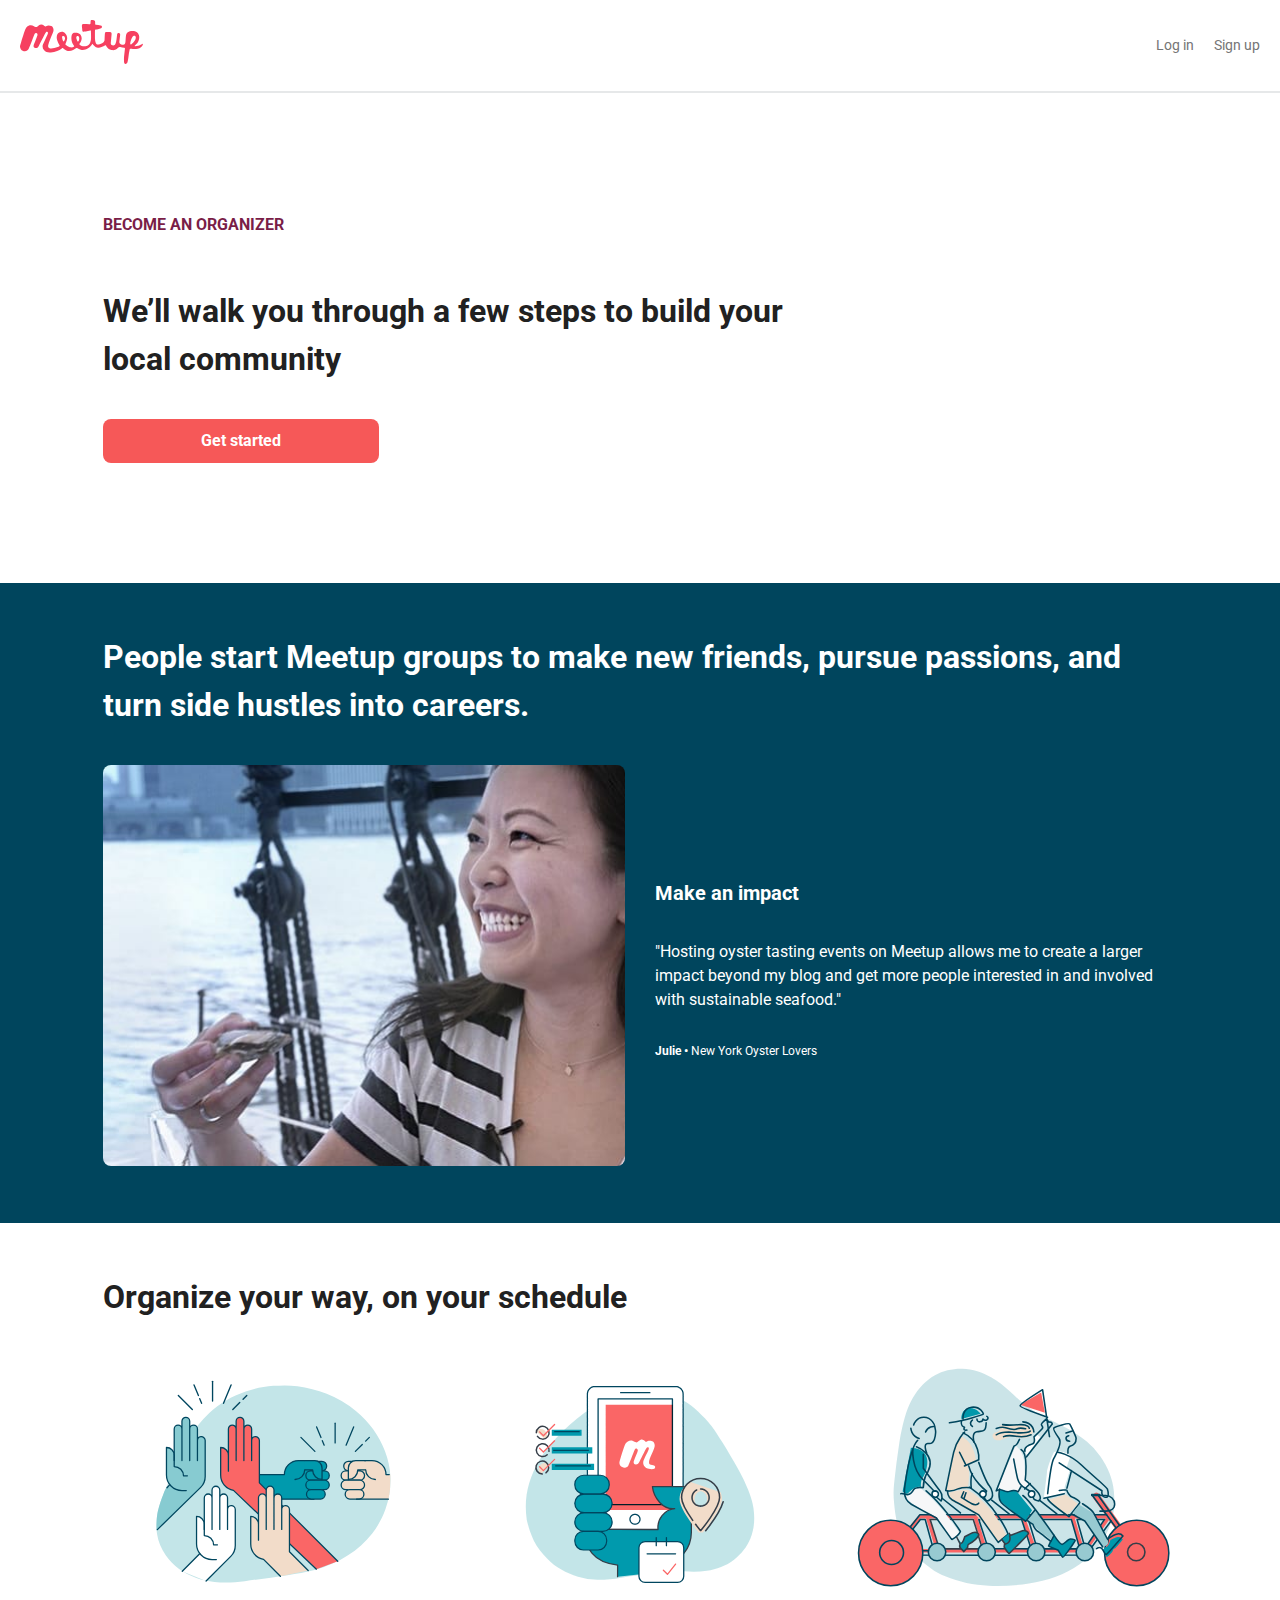
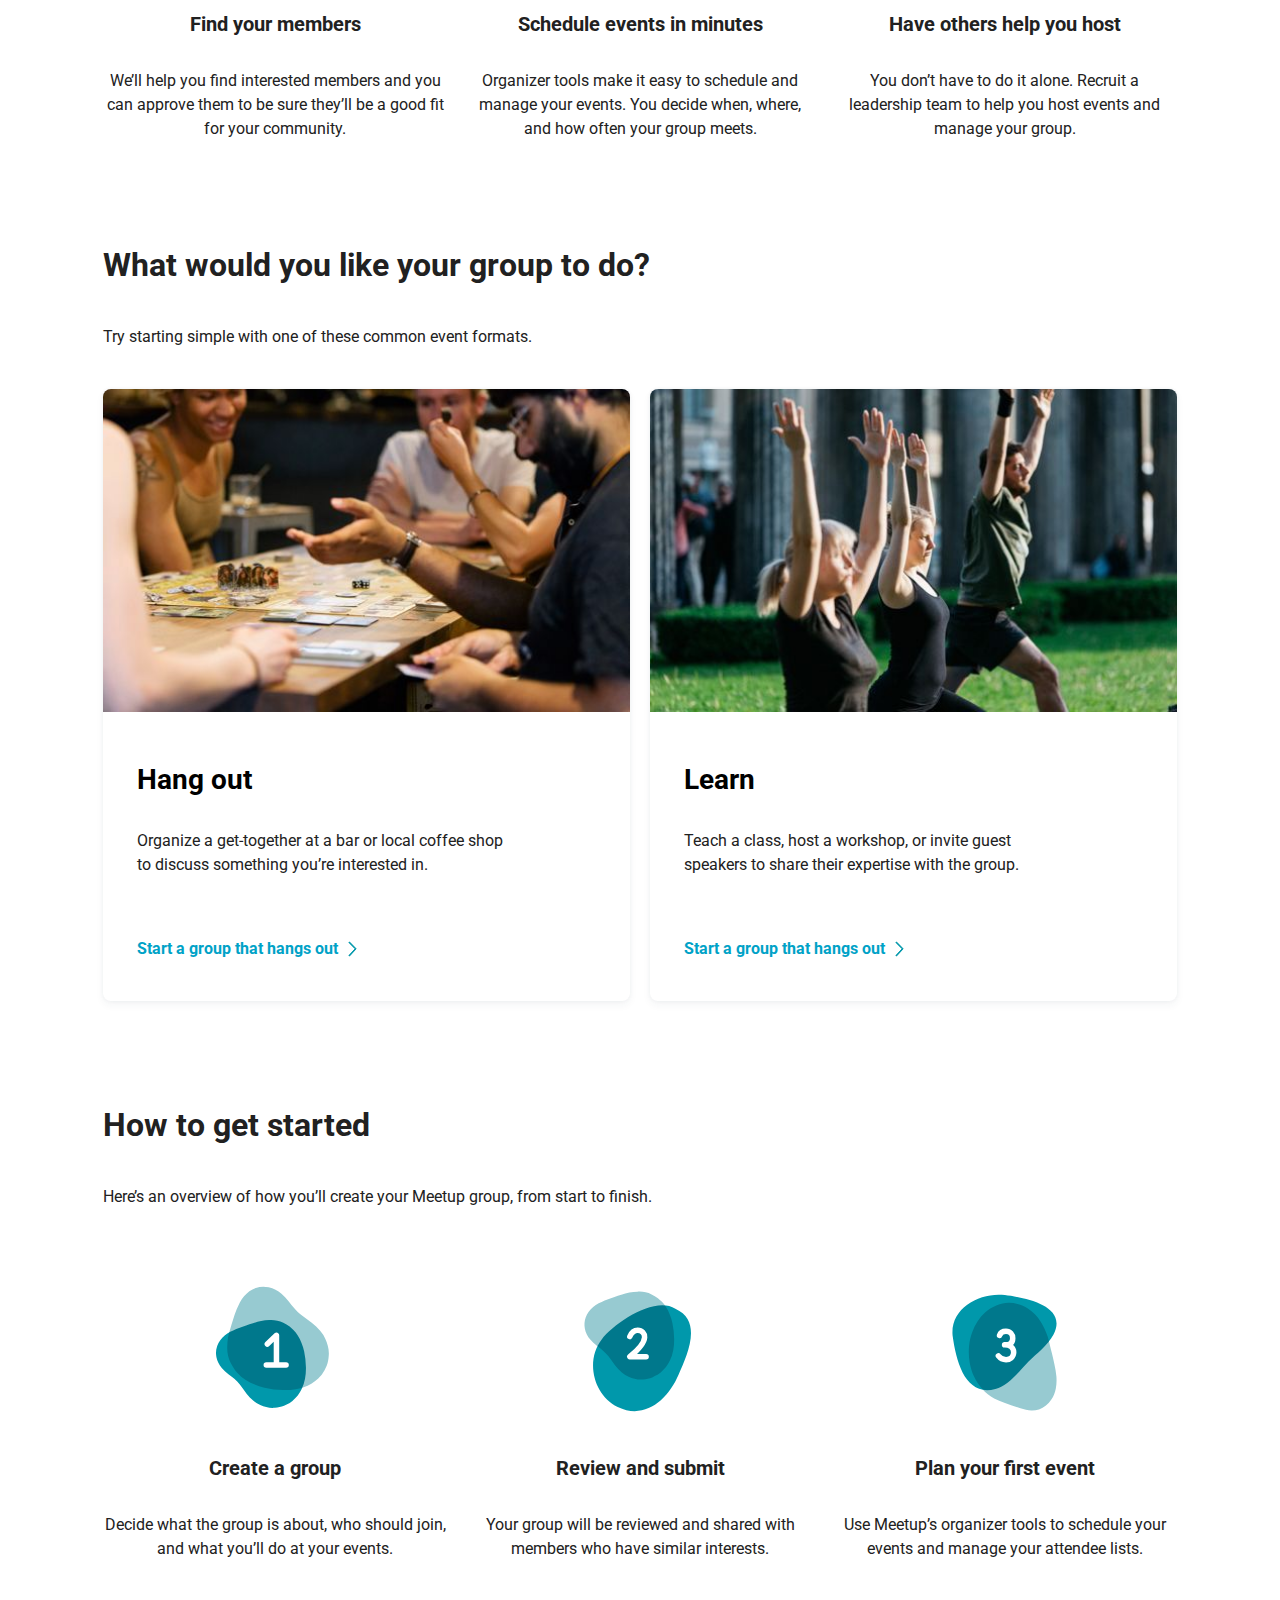
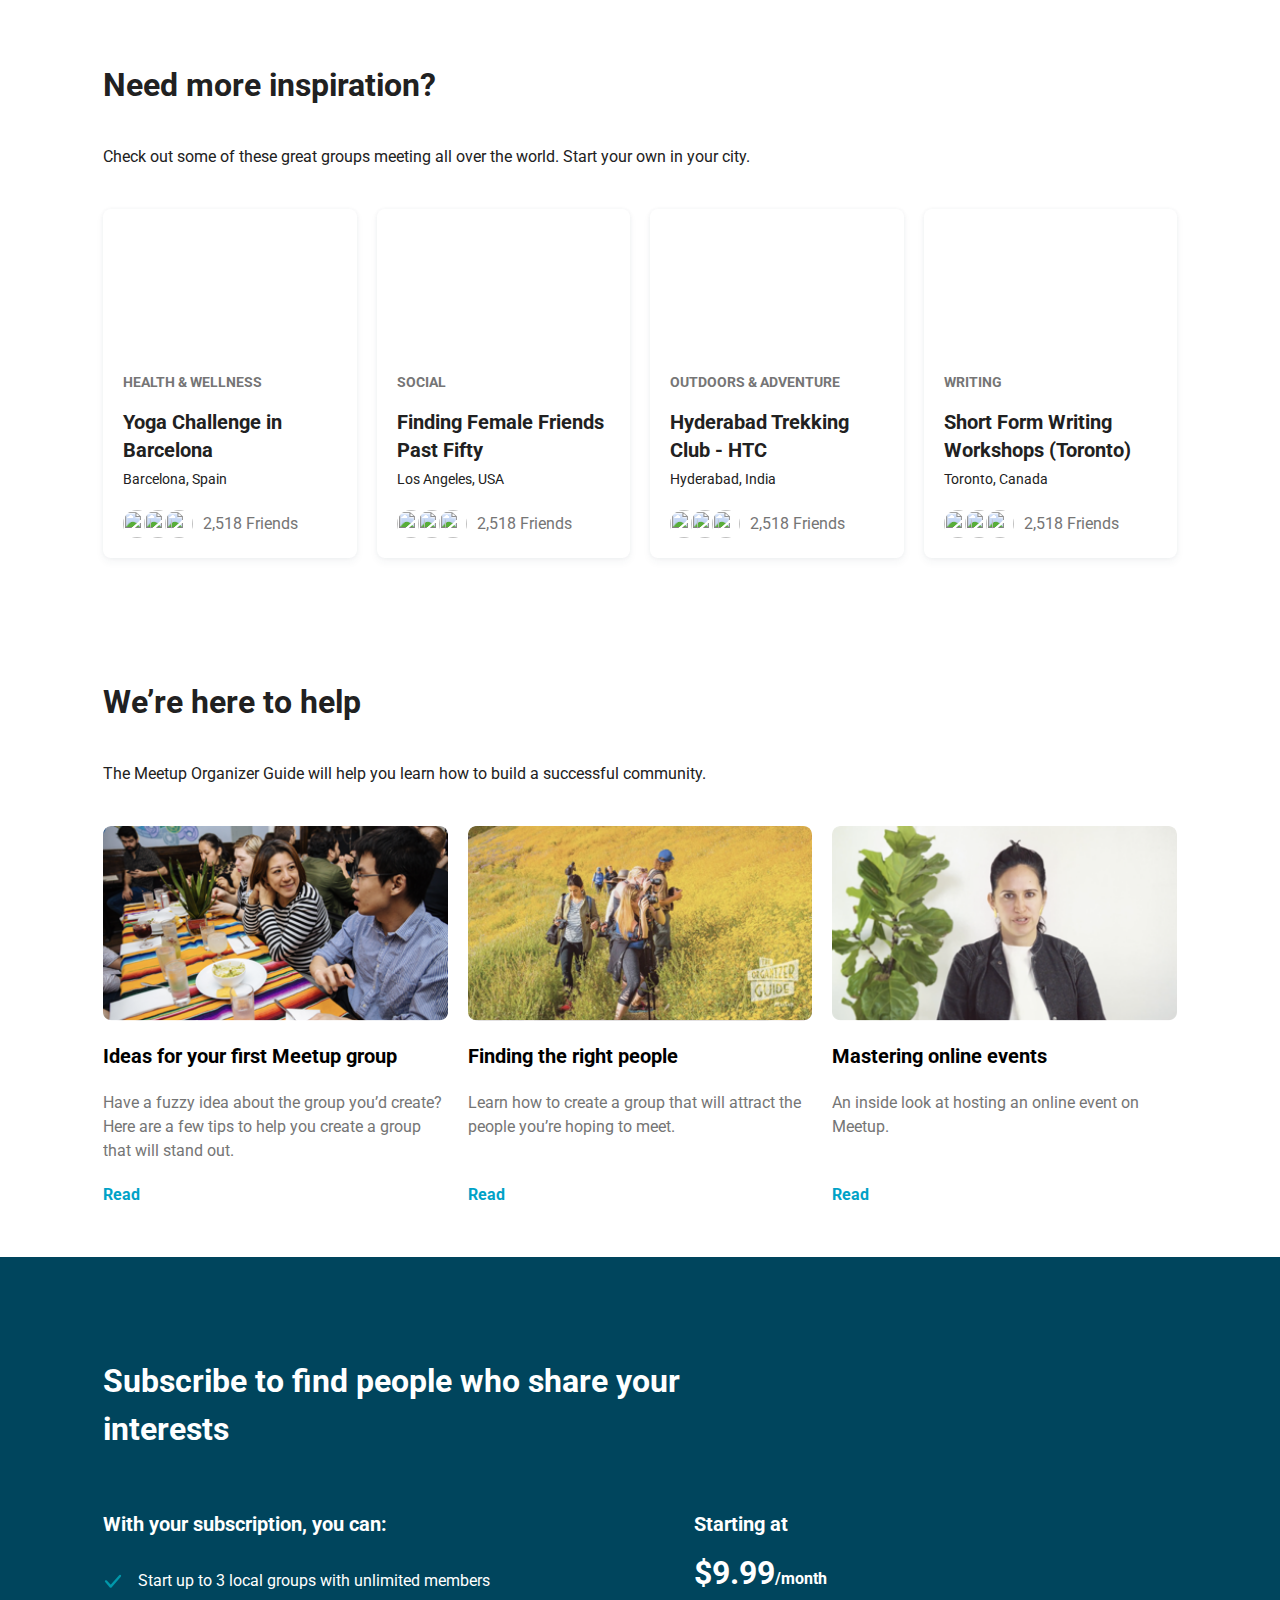
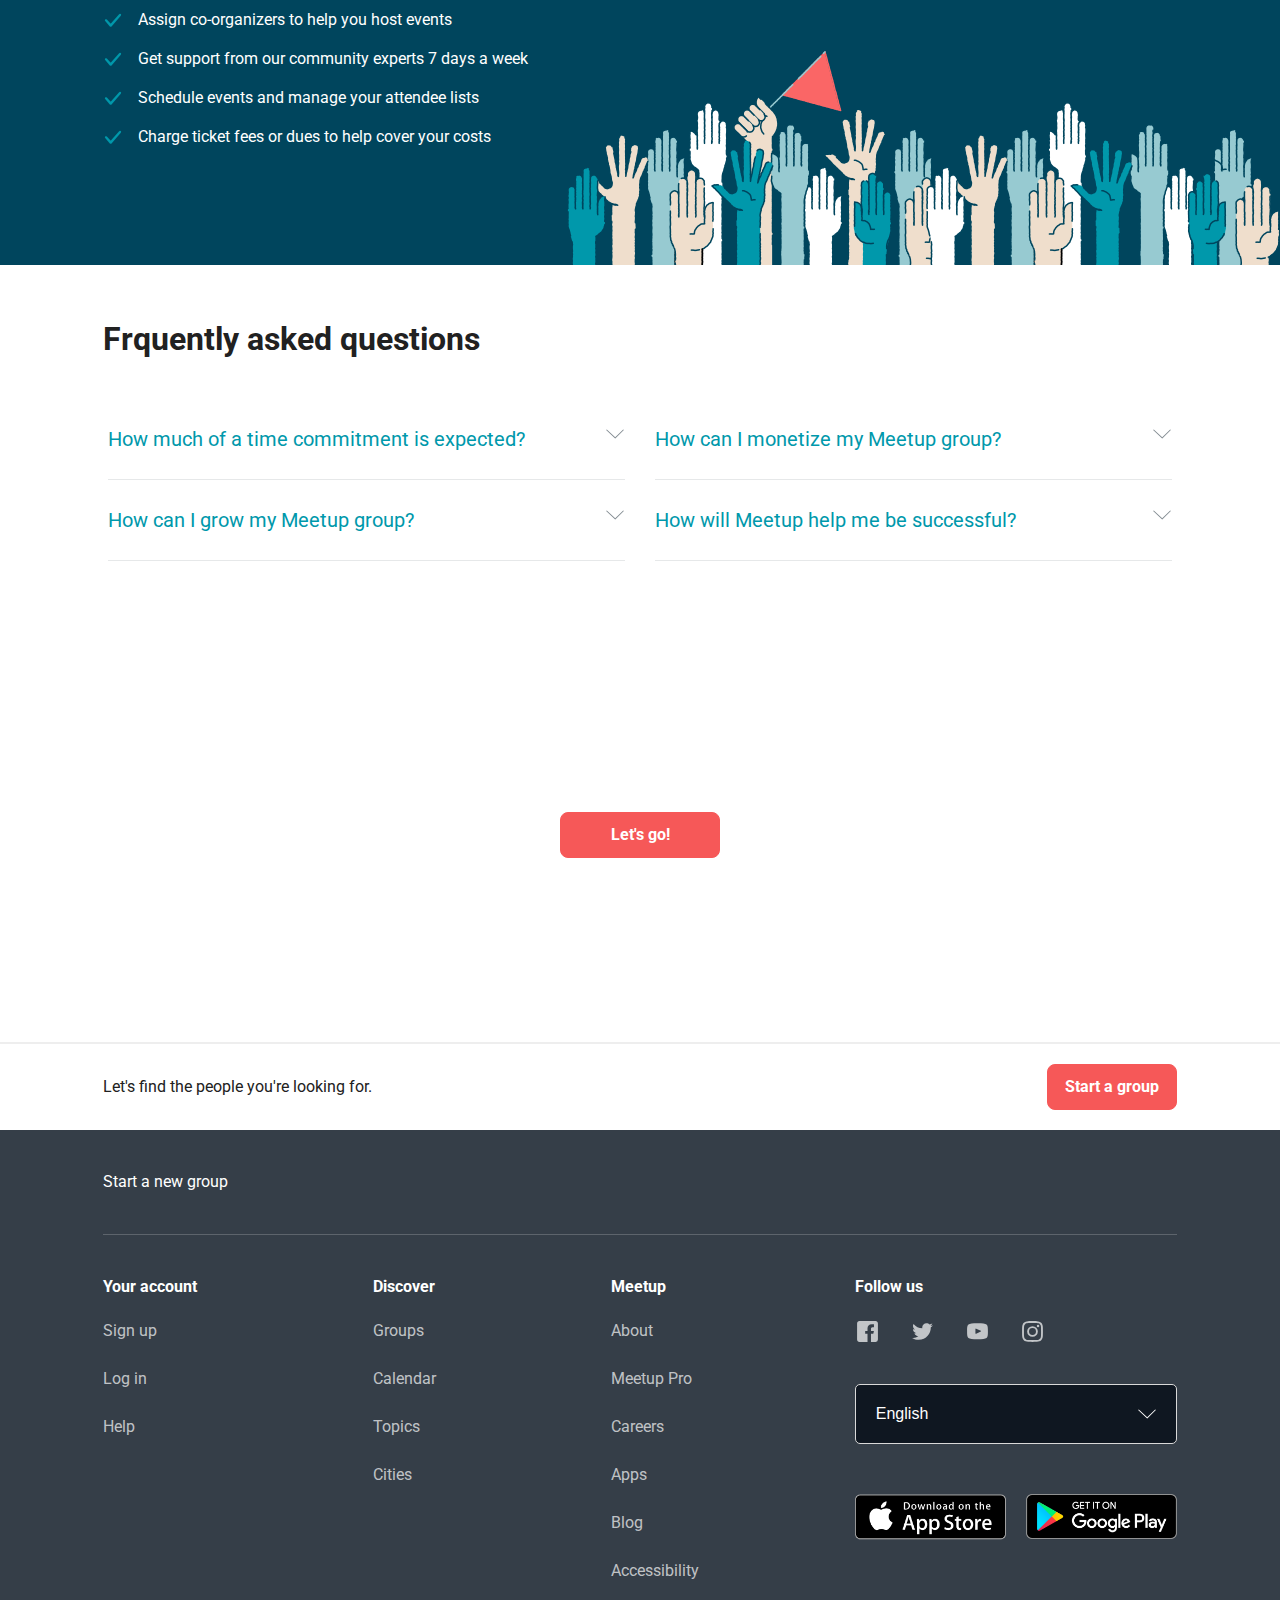
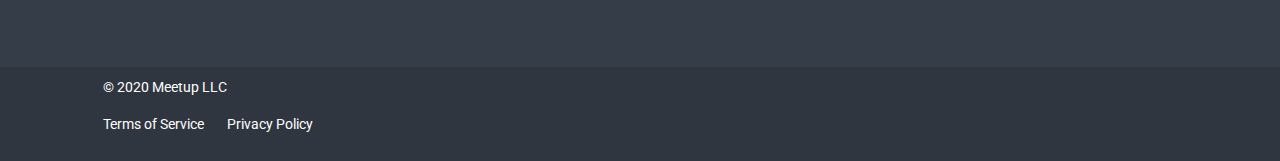
==== commit f9765dd6: "relocate css files" ====
--- a/index.html
+++ b/index.html
@@ -7,19 +7,19 @@
       href="https://fonts.googleapis.com/css2?family=Roboto&display=swap"
       rel="stylesheet"
     />
-    <link rel="stylesheet" type="text/css" href="header.css" />
-    <link rel="stylesheet" type="text/css" href="intro.css" />
-    <link rel="stylesheet" type="text/css" href="review.css" />
-    <link rel="stylesheet" type="text/css" href="feature.css" />
-    <link rel="stylesheet" type="text/css" href="activity.css" />
-    <link rel="stylesheet" type="text/css" href="group.css" />
-    <link rel="stylesheet" type="text/css" href="help.css" />
-    <link rel="stylesheet" type="text/css" href="subscribe.css" />
-    <link rel="stylesheet" type="text/css" href="question.css" />
-    <link rel="stylesheet" type="text/css" href="banner.css" />
-    <link rel="stylesheet" type="text/css" href="sub-footer.css" />
-    <link rel="stylesheet" type="text/css" href="footer.css" />
-    <link rel="stylesheet" type="text/css" href="style.css" />
+    <link rel="stylesheet" type="text/css" href="css/header.css" />
+    <link rel="stylesheet" type="text/css" href="css/intro.css" />
+    <link rel="stylesheet" type="text/css" href="css/review.css" />
+    <link rel="stylesheet" type="text/css" href="css/feature.css" />
+    <link rel="stylesheet" type="text/css" href="css/activity.css" />
+    <link rel="stylesheet" type="text/css" href="css/group.css" />
+    <link rel="stylesheet" type="text/css" href="css/help.css" />
+    <link rel="stylesheet" type="text/css" href="css/subscribe.css" />
+    <link rel="stylesheet" type="text/css" href="css/question.css" />
+    <link rel="stylesheet" type="text/css" href="css/banner.css" />
+    <link rel="stylesheet" type="text/css" href="css/sub-footer.css" />
+    <link rel="stylesheet" type="text/css" href="css/footer.css" />
+    <link rel="stylesheet" type="text/css" href="css/style.css" />
     <title>Meetup</title>
   </head>
   <body>
--- a/css/header.css
+++ b/css/header.css
@@ -0,0 +1,39 @@
+a {
+  text-decoration: none;
+  color: inherit;
+}
+
+.header {
+  display: flex;
+  justify-content: space-between;
+  align-items: center;
+  padding: 20px;
+  border-bottom: solid 2px rgba(46, 62, 72, 0.12);
+}
+
+.header .logo {
+  flex-grow: 1;
+}
+
+.header .logo a {
+  display: inline-block;
+}
+
+.header .logo img {
+  height: 44px;
+}
+
+.header .menu {
+  display: flex;
+  line-height: 1.45;
+  font-size: 14px;
+}
+
+.header .menu-item-normal {
+  color: #757575;
+  padding-left: 20px;
+}
+
+.header .menu-item-normal:hover {
+  color: #0098ab;
+}
--- a/css/intro.css
+++ b/css/intro.css
@@ -0,0 +1,55 @@
+a {
+  display: inline-block;
+  text-decoration: none;
+}
+
+.intro {
+  padding: 120px 0;
+}
+
+.container {
+  max-width: 1074px;
+  margin: auto;
+}
+
+.intro .content {
+  width: 70%;
+}
+
+@media (max-width: 767.99px) {
+  .intro .content {
+    width: 100%;
+  }
+}
+
+.intro .content .subtitle {
+  padding: 0 0 10px;
+  color: #7a1d47;
+  font-weight: bold;
+  font-size: 16px;
+  text-transform: uppercase;
+}
+
+.intro .content .title {
+  padding: 0 0 36px;
+  color: #212121;
+  font-size: 32px;
+  font-weight: bold;
+}
+
+.btn {
+  padding: 10px 0;
+  border-radius: 8px;
+  background: #f65858;
+  text-align: center;
+  color: #fff;
+  font-weight: bold;
+}
+
+.btn:hover {
+  background: rgba(246, 88, 88, 0.9);
+}
+
+.intro .btn {
+  width: 276px;
+}
--- a/css/review.css
+++ b/css/review.css
@@ -0,0 +1,66 @@
+p {
+  margin: 0;
+}
+
+.review {
+  padding: 50px 0;
+  background-color: #00455d;
+}
+
+.container {
+  max-width: 1074px;
+  margin: auto;
+}
+
+.review .title {
+  padding: 0 0 36px;
+  color: #fff;
+  font-size: 32px;
+  font-weight: bold;
+}
+
+.review-item {
+  display: flex;
+  flex-wrap: wrap;
+  justify-content: space-between;
+}
+
+.review-item .review-item-column {
+  flex-basis: calc(50% - 15px);
+}
+
+.review-item .review-item-column img {
+  border-radius: 8px;
+  width: 100%;
+}
+
+.review-item .review-item-column.review-content {
+  display: flex;
+  flex-direction: column;
+  justify-content: center;
+}
+
+@media (max-width: 576px) {
+  .review-item .review-item-column {
+    flex-basis: 100%;
+  }
+}
+
+.review-item .review-item-column .review-title {
+  color: #fff;
+  font-size: 20px;
+  font-weight: bold;
+  margin-bottom: 32px;
+}
+
+.review-item .review-item-column .review-quote {
+  color: #fff;
+  font-size: 16px;
+  line-height: 1.5;
+  margin-bottom: 30px;
+}
+
+.review-item .review-item-column .review-author {
+  color: #fff;
+  font-size: 12px;
+}
--- a/css/feature.css
+++ b/css/feature.css
@@ -0,0 +1,17 @@
+h2 {
+  margin: 0;
+}
+
+.feature-item {
+  text-align: center;
+}
+
+.feature-item .feature-title {
+  font-size: 20px;
+  margin-bottom: 30px;
+}
+
+.feature-item .feature-info {
+  line-height: 1.5;
+  font-size: 16px;
+}
--- a/css/activity.css
+++ b/css/activity.css
@@ -0,0 +1,55 @@
+a {
+  text-decoration: none;
+}
+
+p {
+  margin: 0;
+}
+
+.activity-item {
+  display: inline-block;
+  /* max-width: 540px; */
+  border-radius: 8px;
+  box-shadow: 0 0 4px 0 rgba(46, 62, 72, 0.05),
+    0 4px 8px 0 rgba(46, 62, 72, 0.05);
+  transition: box-shadow 0.25s cubic-bezier(0.4, 0, 0.2, 1) 0s,
+    transform 0.25s cubic-bezier(0.4, 0, 0.2, 1) 0s;
+}
+
+.activity-item:hover {
+  box-shadow: 0 0 8px 0 rgba(46, 62, 72, 0.05),
+    0 8px 12px 0 rgba(46, 62, 72, 0.05);
+  transform: translateY(-2px);
+}
+
+.activity-item .image {
+  border-radius: 8px 8px 0 0;
+}
+
+.activity-item .activity-info {
+  padding: 40px 118px 40px 34px;
+}
+
+.activity-item .activity-info h2 {
+  font-size: 28px;
+  color: #000;
+  margin-top: 0;
+  margin-bottom: 28px;
+}
+
+.activity-item .activity-info .info {
+  color: #212121;
+  font-size: 16px;
+  line-height: 1.5;
+  margin-bottom: 60px;
+}
+
+.activity-item .activity-info .link {
+  display: flex;
+}
+
+.activity-item .activity-info .link p {
+  color: #00a2c7;
+  font-weight: bold;
+  padding-right: 10px;
+}
--- a/css/group.css
+++ b/css/group.css
@@ -0,0 +1,103 @@
+a {
+  text-decoration: none;
+}
+
+p,
+h2 {
+  margin: 0;
+}
+
+.group-item {
+  display: block;
+  /* width: 250px; */
+  border-radius: 8px;
+  box-shadow: 0 0 4px 0 rgba(46, 62, 72, 0.05),
+    0 4px 8px 0 rgba(46, 62, 72, 0.05);
+  transition: box-shadow 0.25s cubic-bezier(0.4, 0, 0.2, 1) 0s,
+    transform 0.25s cubic-bezier(0.4, 0, 0.2, 1) 0s;
+  margin-bottom: 20px;
+}
+
+.group-item:hover {
+  box-shadow: 0 0 8px 0 rgba(46, 62, 72, 0.05),
+    0 8px 12px 0 rgba(46, 62, 72, 0.05);
+  transform: translateY(-2px);
+}
+
+.group-item .image {
+  border-radius: 8px;
+  background-position: 50%;
+  background-size: cover;
+  display: block;
+  position: relative;
+}
+
+.group-item .image:before {
+  content: "";
+  display: block;
+  padding-top: 56.25%;
+}
+
+.group-item .group-info {
+  padding: 20px;
+}
+
+.group-item .type {
+  color: #757575;
+  font-size: 14px;
+  font-weight: bold;
+  text-transform: uppercase;
+  margin-bottom: 15px;
+}
+
+.group-item .name {
+  color: #212121;
+  font-size: 20px;
+  line-height: 1.4;
+  margin-bottom: 5px;
+}
+
+.group-item .address {
+  color: #212121;
+  font-size: 14px;
+  margin-bottom: 20px;
+}
+
+.group-item .community {
+  display: flex;
+  align-items: center;
+}
+
+.group-item .community ul {
+  display: flex;
+  list-style-type: none;
+  padding: 0 10px 0 0;
+  margin: 0;
+}
+
+.group-item .community li {
+  width: 28px;
+  height: 28px;
+}
+.group-item .community li:nth-child(1) {
+  z-index: 3;
+}
+
+.group-item .community li:nth-child(2) {
+  z-index: 2;
+  margin-left: -7px;
+}
+
+.group-item .community li:nth-child(3) {
+  z-index: 1;
+  margin-left: -7px;
+}
+
+.group-item .community .avatar-group img {
+  height: 28px;
+  border-radius: 50%;
+}
+
+.group-item .community p {
+  color: #757575;
+}
--- a/css/help.css
+++ b/css/help.css
@@ -0,0 +1,56 @@
+a {
+  text-decoration: none;
+}
+
+p {
+  margin: 0;
+}
+
+.help-item {
+  border-radius: 8px;
+}
+
+.help-item .image {
+  display: block;
+  border-radius: 8px 8px 0 0;
+}
+
+.help-item .image::before {
+  content: "";
+  display: block;
+  height: 56.25%;
+}
+
+.help-item .help-info {
+  padding-top: 20px;
+}
+
+.help-item .help-info h2 {
+  font-size: 20px;
+  color: #000;
+  margin-top: 0;
+  margin-bottom: 20px;
+}
+
+.help-item .help-info .info {
+  color: #757575;
+  font-size: 16px;
+  line-height: 1.5;
+  margin-bottom: 20px;
+  height: 72px;
+  overflow-y: hidden;
+}
+
+.help-item .help-info .link {
+  color: #00a2c7;
+  font-weight: bold;
+}
+
+@media (max-width: 767.99px) {
+  .help-item {
+    margin-bottom: 10px;
+  }
+  .help-item .help-info .info {
+    height: auto;
+  }
+}
--- a/css/subscribe.css
+++ b/css/subscribe.css
@@ -0,0 +1,91 @@
+.subscribe {
+  padding: 100px 0;
+  background-color: #00455d;
+  color: #fff;
+  position: relative;
+}
+
+.container {
+  max-width: 1074px;
+  margin: auto;
+}
+
+.subscribe .image {
+  position: absolute;
+  bottom: 0px;
+  right: 0px;
+}
+
+.subscribe .title {
+  color: #fff;
+  font-size: 32px;
+  font-weight: bold;
+  max-width: 600px;
+  margin-bottom: 20px;
+}
+
+.subscribe .subscription {
+  display: flex;
+  flex-wrap: wrap;
+}
+
+.subscription .subscription-left {
+  flex-basis: 55%;
+}
+
+.subscription .subscription-right {
+  padding-right: 20px;
+}
+
+@media (max-width: 767.99px) {
+  .subscription .subscription-left {
+    flex-basis: 100%;
+  }
+
+  .subscription .subscription-right {
+    padding: 30px 0 100px;
+  }
+
+  .subscribe .image {
+    width: 100%;
+  }
+}
+
+.subscribe .subscription .subtitle {
+  font-weight: bold;
+  font-size: 20px;
+}
+
+.subscribe .subscription .subscription-left .subtitle {
+  margin-bottom: 30px;
+}
+
+.subscribe .subscription .subscription-right .subtitle {
+  margin-bottom: 10px;
+}
+
+.subscribe .subscription .subscription-left ul {
+  padding: 0;
+  list-style-type: none;
+}
+
+.subscribe .subscription .subscription-left svg {
+  width: 20px;
+  height: 20px;
+  stroke: #0098ab;
+  margin-right: 15px;
+}
+
+.subscribe .subscription .subscription-left li {
+  margin-bottom: 15px;
+  display: flex;
+  align-items: center;
+}
+
+.subscribe .subscription .subscription-right .price {
+  font-weight: bold;
+}
+
+.subscribe .subscription .subscription-right .price-number {
+  font-size: 32px;
+}
--- a/css/question.css
+++ b/css/question.css
@@ -0,0 +1,24 @@
+.question-item {
+  display: block;
+  color: inherit;
+  text-decoration: none;
+  padding: 25px 0;
+  border-bottom: 1px solid rgba(46, 62, 72, 0.12);
+}
+
+.question-item .flex {
+  display: flex;
+  justify-content: space-between;
+}
+
+.question-item .question-content {
+  color: #0098ab;
+  font-size: 20px;
+}
+
+.question-item svg {
+  width: 20px;
+  height: 20px;
+  stroke: transparent;
+  fill: rgba(46, 62, 72, 0.6);
+}
--- a/css/banner.css
+++ b/css/banner.css
@@ -0,0 +1,43 @@
+.container {
+  max-width: 1074px;
+  margin: auto;
+}
+
+.banner .container {
+  background-image: url("./images/last-call.jpg");
+  background-position: 50%;
+  background-size: cover;
+  background-repeat: no-repeat;
+  height: 281px;
+  display: flex;
+  flex-direction: column;
+  justify-content: center;
+  align-items: center;
+}
+
+.banner .title {
+  color: #fff;
+  font-size: 32px;
+  font-weight: bold;
+  max-width: 600px;
+  margin-bottom: 20px;
+  padding: 0;
+}
+
+.banner .btn {
+  display: block;
+  background-color: #f65858;
+  border: 1px solid #f65858;
+  border-radius: 8px;
+  padding: 10px 0;
+  width: 160px;
+  text-align: center;
+  text-decoration: none;
+  color: #fff;
+  font-weight: bold;
+}
+
+.banner .btn:hover {
+  background-color: rgba(246, 88, 88, 0.9);
+  border: 1px solid rgba(246, 88, 88, 0.9);
+}
--- a/css/sub-footer.css
+++ b/css/sub-footer.css
@@ -0,0 +1,38 @@
+.sub-footer {
+  border-top: solid 2px #eee;
+}
+
+.container {
+  max-width: 1074px;
+  margin: auto;
+}
+
+.sub-footer .flex {
+  display: flex;
+  justify-content: space-between;
+  align-items: center;
+  padding: 20px 0;
+}
+
+.sub-footer p {
+  color: #212121;
+  margin: 0;
+}
+
+.sub-footer .btn {
+  display: block;
+  background-color: #f65858;
+  border: 1px solid #f65858;
+  border-radius: 8px;
+  padding: 10px 0;
+  width: 130px;
+  text-align: center;
+  text-decoration: none;
+  color: #fff;
+  font-weight: bold;
+}
+
+.sub-footer .btn:hover {
+  background-color: rgba(246, 88, 88, 0.9);
+  border: 1px solid rgba(246, 88, 88, 0.9);
+}
--- a/css/footer.css
+++ b/css/footer.css
@@ -0,0 +1,140 @@
+.footer {
+  background-color: #353e48;
+  color: #fff;
+}
+
+.container {
+  max-width: 1074px;
+  margin: auto;
+}
+
+.footer .new-group {
+  display: block;
+  color: inherit;
+  padding: 40px 0;
+  border-bottom: solid 1px hsla(0, 0%, 100%, 0.2);
+}
+
+.footer .new-group:hover {
+  text-decoration: none;
+}
+
+.footer .menu {
+  display: flex;
+  flex-wrap: wrap;
+  padding: 40px 0 60px;
+}
+
+.footer .menu .menu-left {
+  flex-basis: 70%;
+  display: flex;
+}
+
+.footer .menu .menu-right {
+  flex-basis: 30%;
+}
+
+@media (max-width: 756px) {
+  .footer .menu .menu-left {
+    flex-basis: 100%;
+    display: flex;
+  }
+  .footer .menu .menu-right {
+    flex-basis: 100%;
+  }
+}
+
+.footer .menu-left .menu-left-item {
+  flex-grow: 1;
+  padding-left: 20px;
+}
+
+.footer .menu-left .menu-left-item:nth-child(1) {
+  padding-left: 0;
+}
+
+.footer .title {
+  font-weight: bold;
+  font-size: 16px;
+  color: #fff;
+  padding: 0;
+  margin-bottom: 20px;
+}
+
+.footer .menu-left .menu-left-item ul {
+  margin: 0;
+  padding: 0;
+  list-style-type: none;
+}
+
+.footer .menu-left .menu-left-item li {
+  padding: 0 0 24px;
+  color: hsla(0, 0%, 100%, 0.7);
+}
+
+.footer .menu-right .social {
+  display: flex;
+  margin-bottom: 40px;
+}
+
+.footer .menu-right .social svg {
+  width: 25px;
+  height: 25px;
+  fill: hsla(0, 0%, 100%, 0.7);
+  margin-right: 30px;
+}
+
+.footer .menu-right .language {
+  position: relative;
+  margin-bottom: 50px;
+}
+
+.footer .menu-right select {
+  -webkit-appearance: none;
+  appearance: none;
+  display: block;
+  width: 100%;
+  background: #0f1721;
+  height: 60px;
+  padding: 20px;
+  border: 1px solid #d9d9d9;
+  color: #fff;
+  border-radius: 5px;
+  font-size: 16px;
+}
+
+.footer .menu-right .language svg {
+  width: 20px;
+  height: 20px;
+  fill: #fff;
+  position: absolute;
+  right: 20px;
+  bottom: 50%;
+  transform: translateY(50%);
+}
+
+.footer .download {
+  display: flex;
+  justify-content: space-between;
+}
+
+.footer .download-item {
+  display: block;
+  flex-basis: calc(50% - 10px);
+}
+
+.footer .legacy {
+  padding: 10px 0;
+  background-color: #2f363f;
+  font-size: 14px;
+}
+
+.footer .legacy a {
+  color: inherit;
+  text-decoration: none;
+  margin-right: 20px;
+}
+
+.footer .legacy p {
+  margin-bottom: 16px;
+}
--- a/css/style.css
+++ b/css/style.css
@@ -0,0 +1,83 @@
+body {
+  margin: 0;
+  font-family: "Roboto", sans-serif;
+  font-size: 16px;
+  line-height: 1.5;
+  color: #212121;
+}
+
+* {
+  box-sizing: border-box;
+}
+
+.title {
+  padding: 0 0 36px;
+  color: #212121;
+  font-size: 32px;
+  font-weight: bold;
+}
+
+.subtitle {
+  margin-bottom: 40px;
+}
+
+.container {
+  max-width: 1074px;
+  margin: auto;
+}
+
+@media (max-width: 1200px) {
+  .container {
+    margin: 0 20px;
+  }
+}
+
+.row {
+  display: flex;
+  margin: 0 -10px;
+  flex-wrap: wrap;
+}
+
+.col-sm-6,
+.col-sm-3,
+.col-sm-4,
+.col-md-4,
+.col-md-3,
+.col-lg-3 {
+  padding: 0 10px;
+  flex-grow: 1;
+  width: 100%;
+}
+
+@media (min-width: 768px) {
+  .col-sm-6 {
+    width: 50%;
+  }
+  .col-sm-4 {
+    width: 33.333333333333%;
+  }
+  .col-sm-3 {
+    width: 25%;
+  }
+}
+
+@media (min-width: 992px) {
+  .col-md-4 {
+    width: 33.333333333333%;
+  }
+  .col-md-3 {
+    width: 25%;
+  }
+}
+
+.px-50 {
+  padding: 50px 0;
+}
+
+.mt-50 {
+  margin-top: 50px;
+}
+
+.question .col-sm-6 {
+  padding: 0 15px;
+}
